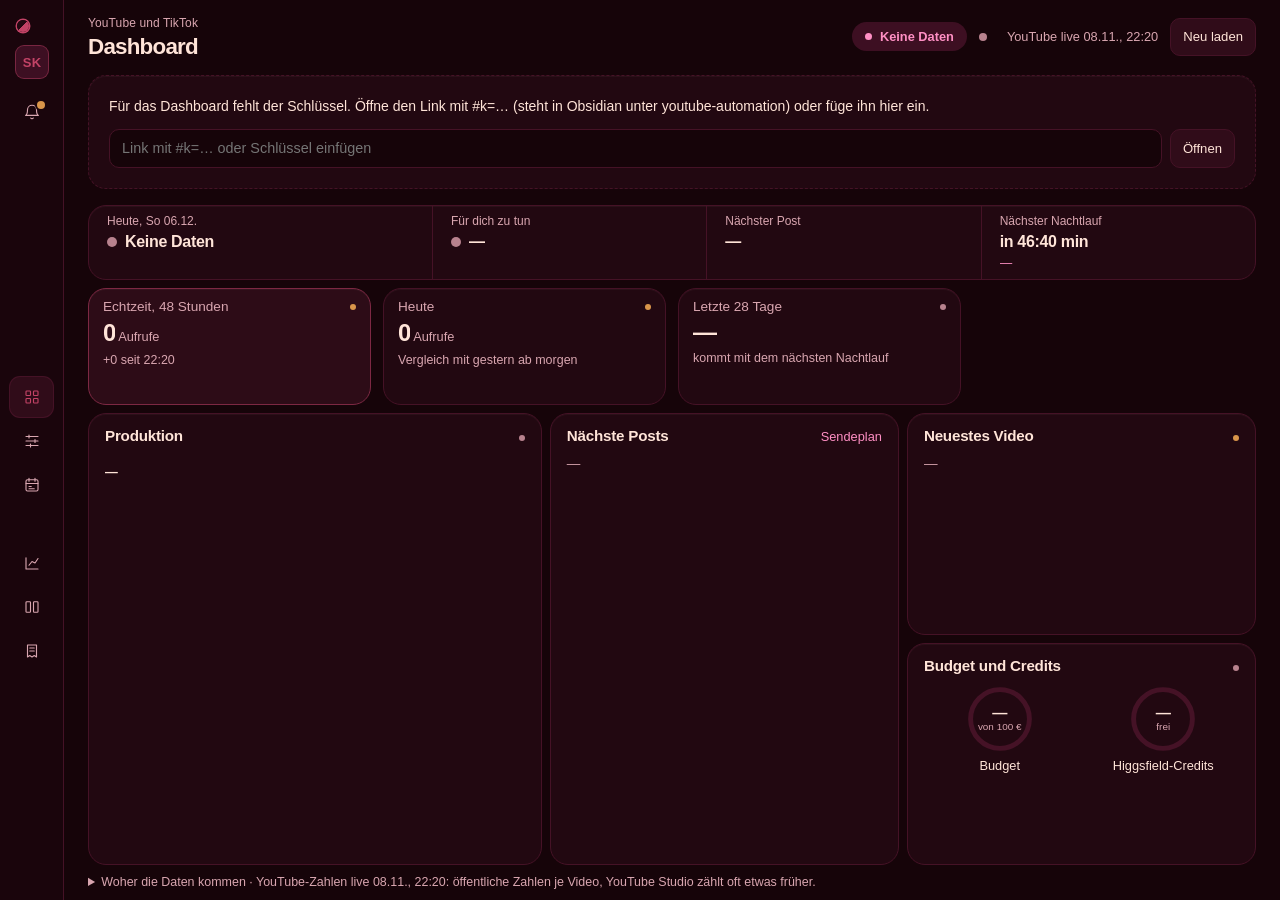
==== leitstand/index.html @ 0feb4b4c "Dashboard 2026-11-08T21:20Z" ====
<!doctype html>
<html lang="de">
<head>
<meta charset="utf-8">
<meta name="viewport" content="width=device-width, initial-scale=1, viewport-fit=cover">
<meta name="robots" content="noindex, nofollow">
<meta name="referrer" content="no-referrer">
<meta name="theme-color" content="#160409">
<meta name="apple-mobile-web-app-capable" content="yes">
<meta name="mobile-web-app-capable" content="yes">
<!-- no start_url in the manifest: the home-screen app opens the URL it was added from, #k= included (iOS keeps its own storage) -->
<link rel="manifest" href="manifest.webmanifest">
<meta name="apple-mobile-web-app-title" content="Dashboard">
<link rel="icon" type="image/png" href="logo.png">
<link rel="apple-touch-icon" href="logo.png">
<title>Dashboard</title>
<script id="palette-boot">/* Felix 08.11.: Weinrot is the default; a stored choice wins, "" = Bühne */ var p = "weinrot"; try { var s = localStorage.getItem("leitstand-palette"); if (s !== null) p = s; } catch (_) { /* private mode: the default */ } if (p) document.documentElement.dataset.palette = p;</script>
<style>
/* Burgarchiv (Felix' Wahl C, 06.11.): slate, warm ink, brass and restrained serif headings.
   The seven existing tabs and their data stay intact; the space band and video are retired. */
:root {
  color-scheme: dark;
  --bg: #191b18; --panel: #22251f; --side: #161814;
  --ink: #eeeade; --muted: #b6b5a7; --faint: #aaa997; --line: #3c4035;
  --accent: #cfb482; --accent-ink: #cfb482; --accent-soft: #353327; --track: #3c4035;
  --ok: #b1c69c; --ok-mark: #8da778; --ok-soft: #2e3928;
  --warn: #dec18a; --warn-mark: #bf9c5b; --warn-soft: #383125;
  --bad: #edaa9e; --bad-mark: #c77b6b; --bad-soft: #3b2a27;
  --none: #30342c; --yt: #edaa9e; --tt: #a0bda7;
  --tip-bg: #eeeade; --tip-ink: #191b18;
  --font: ui-sans-serif, -apple-system, BlinkMacSystemFont, "Segoe UI", sans-serif;
  --font-title: Georgia, "Times New Roman", serif;
  --font-data: ui-monospace, "SF Mono", Menlo, monospace;
}
/* Palette switcher (06.11.): the dot top left swaps these sets live; the choice stays in localStorage.
   Without a choice the Burgarchiv colors above apply. Light sets bring their own status colors. */
html[data-palette="lavendel"] { color-scheme: dark; --bg: #1d1b23; --panel: #25222d; --side: #19171e; --ink: #ede9f2; --muted: #b8b0c2; --faint: #b8b0c2; --line: #403948; --track: #403948; --accent: #c3b1dc; --accent-ink: #c3b1dc; --accent-soft: #373041; --ok: #b5c6ae; --ok-mark: #b5c6ae; --ok-soft: #30392e; --tip-bg: #ede9f2; --tip-ink: #1d1b23; --none: #373041; }
html[data-palette="flieder"] { color-scheme: light; --bg: #efecf2; --panel: #fbf9fd; --side: #e6e0eb; --ink: #312b39; --muted: #696071; --faint: #696071; --line: #d3cbdc; --track: #d3cbdc; --accent: #6e597f; --accent-ink: #6e597f; --accent-soft: #e4dbea; --ok: #41613e; --ok-mark: #41613e; --ok-soft: #e4ebdf; --tip-bg: #312b39; --tip-ink: #efecf2; --warn: #7a5a14; --warn-mark: #b38a2e; --warn-soft: #f2e7cc; --bad: #9a3326; --bad-mark: #c4604f; --bad-soft: #f5dfda; --yt: #a8392c; --tt: #2f6b55; --none: #ddd5e3; }
html[data-palette="abendrot"] { color-scheme: dark; --bg: #252125; --panel: #30292f; --side: #1e1a1e; --ink: #f2e9e5; --muted: #c5b5b9; --faint: #c5b5b9; --line: #493e46; --track: #493e46; --accent: #d5ae96; --accent-ink: #d5ae96; --accent-soft: #443540; --ok: #b7c5a5; --ok-mark: #b7c5a5; --ok-soft: #333d2f; --tip-bg: #f2e9e5; --tip-ink: #252125; --none: #3a3238; }
html[data-palette="sandrose"] { color-scheme: light; --bg: #f3eee9; --panel: #fcfaf7; --side: #ebe2dc; --ink: #3b3034; --muted: #6e5c62; --faint: #6e5c62; --line: #d8ccc6; --track: #d8ccc6; --accent: #8a5459; --accent-ink: #8a5459; --accent-soft: #efdfd9; --ok: #486140; --ok-mark: #486140; --ok-soft: #e6ebdf; --tip-bg: #3b3034; --tip-ink: #f3eee9; --warn: #7a5a14; --warn-mark: #b38a2e; --warn-soft: #f2e7cc; --bad: #9a3326; --bad-mark: #c4604f; --bad-soft: #f5dfda; --yt: #a8392c; --tt: #2f6b55; --none: #e3d9d2; }
html[data-palette="pflaume"] { color-scheme: dark; --bg: #231c2f; --panel: #292335; --side: #1e1828; --ink: #eee9f4; --muted: #b5abc4; --faint: #b5abc4; --line: #3f384d; --track: #3f384d; --accent: #c4b2ea; --accent-ink: #c4b2ea; --accent-soft: #463d5a; --ok: #9fd3b4; --ok-mark: #9fd3b4; --ok-soft: #2c3533; --tip-bg: #eee9f4; --tip-ink: #231c2f; --none: #383145; }
html[data-palette="orca"] { color-scheme: dark; --bg: #272a36; --panel: #2b2c36; --side: #21222c; --ink: #e6e7ee; --muted: #a3a6b5; --faint: #a3a6b5; --line: #3f4350; --track: #3f4350; --accent: #d98bff; --accent-ink: #d98bff; --accent-soft: #353746; --ok: #4cd97b; --ok-mark: #4cd97b; --ok-soft: #25352d; --tip-bg: #e6e7ee; --tip-ink: #272a36; --none: #353746; --bad-mark: #f85a7a; --font-title: ui-monospace, "SF Mono", Menlo, monospace; }
.pal { position: fixed; z-index: 30; top: calc(env(safe-area-inset-top, 0px) + 4px); left: calc(env(safe-area-inset-left, 0px) + 4px);
  display: flex; align-items: center; padding: 2px; border-radius: 999px; border: 1px solid transparent; }
.pal.open { background: color-mix(in srgb, var(--panel) 90%, transparent); border-color: var(--line);
  box-shadow: 0 10px 30px rgb(0 0 0 / .3); -webkit-backdrop-filter: blur(10px); backdrop-filter: blur(10px); }
.pal button { padding: 0; border-radius: 50%; }
.pal-dot { width: 32px; height: 32px; border: 0; background: none; display: grid; place-items: center; }
.pal-dot:hover { border: 0; }
.pal-dot i { width: 12px; height: 12px; border-radius: 50%; background: linear-gradient(135deg, var(--panel) 50%, var(--accent) 50%); box-shadow: 0 0 0 1.5px var(--accent); }
.pal-list { display: flex; gap: 6px; max-width: 0; padding: 4px 0; overflow: hidden; opacity: 0; }
html[data-palette="flieder"], html[data-palette="sandrose"] { --chart: #23893f; }
.pal.open .pal-list { max-width: 360px; padding: 4px 6px 4px 2px; opacity: 1; }
.pal-list button { width: 30px; height: 30px; flex: none; border: 1px solid color-mix(in srgb, var(--ink) 25%, transparent);
  background: linear-gradient(135deg, var(--a) 50%, var(--b) 50%); transform: scale(.2) rotate(-90deg); opacity: 0; }
.pal.open .pal-list button { transform: none; opacity: 1; }
.pal-list button:hover { border-color: var(--ink); }
.pal-list button[aria-checked="true"] { box-shadow: 0 0 0 2px var(--panel), 0 0 0 4px var(--accent); }
@media (prefers-reduced-motion: no-preference) {
  .pal { transition: background-color 240ms ease-out, border-color 240ms ease-out, box-shadow 240ms ease-out; }
  .pal-dot i { transition: transform 420ms cubic-bezier(.3, 1.5, .5, 1); }
  .pal.open .pal-dot i { transform: rotate(180deg) scale(1.25); }
  .pal-list { transition: max-width 460ms cubic-bezier(.2, .9, .25, 1), padding 460ms cubic-bezier(.2, .9, .25, 1), opacity 160ms ease-out; }
  .pal-list button { transition: transform 420ms cubic-bezier(.3, 1.6, .5, 1) calc(var(--i) * 45ms), opacity 200ms ease-out calc(var(--i) * 45ms); }
  body, .card, .sidebar { transition: background-color 300ms ease-out, color 300ms ease-out; }
}
*, *::before, *::after { box-sizing: border-box; }
[hidden] { display: none !important; }
html { -webkit-text-size-adjust: 100%; scroll-padding-top: calc(56px + env(safe-area-inset-top, 0px)); }
body { margin: 0; background: var(--bg); color: var(--ink); font-family: var(--font); font-size: 14px; line-height: 1.5; }
body::before { content: ""; position: fixed; inset: 0 0 auto; height: env(safe-area-inset-top, 0px); z-index: 10; background: var(--bg); }
.wrap { max-width: 1200px; margin: 0 auto; overflow-x: clip; padding-block: 20px 48px;
  padding-left: max(16px, env(safe-area-inset-left, 0px)); padding-right: max(16px, env(safe-area-inset-right, 0px));
  display: grid; gap: 16px; }
h1, h2, h3 { margin: 0; text-wrap: balance; }
h1 { font: 400 2rem/1.15 var(--font-title); letter-spacing: -.02em; }
h2 { font: 400 1.5rem/1.2 var(--font-title); letter-spacing: -.01em; }
h3 { font: 400 1.25rem/1.25 var(--font-title); }
b, strong { font-weight: 500; }
.num, .mono, td.n { font-family: var(--font-data); font-variant-numeric: tabular-nums; }
.muted { color: var(--muted); }
.small { font-size: .8rem; }
button { font: inherit; font-size: .82rem; border: 1px solid var(--line); background: var(--panel); color: var(--ink);
  border-radius: 8px; padding: 8px 12px; cursor: pointer; }
button:hover { border-color: var(--accent); color: var(--accent-ink); }
button:focus-visible, a:focus-visible, [tabindex]:focus-visible { outline: 2px solid var(--accent); outline-offset: 2px; }
a { color: var(--accent-ink); text-decoration: none; }
a:hover { text-decoration: underline; }

/* Sidebar on desktop, a compact scrollable navigation on smaller screens. */
.sidebar { background: var(--side); border: 1px solid var(--line); border-radius: 6px; padding: 20px 16px 0; display: grid; gap: 16px; }
.brand { display: flex; align-items: center; gap: 12px; }
.seal { width: 36px; height: 44px; border: 1px solid var(--accent); border-radius: 4px 4px 12px 12px; color: var(--accent); display: grid; place-items: center; flex: none; font: 16px var(--font-title); }
.brand-name { font-size: 15px; font-weight: 500; }
.brand .sub { font-size: 12px; color: var(--muted); }
header.top { display: flex; flex-wrap: wrap; align-items: center; justify-content: space-between; gap: 16px 24px; padding: 8px 0 20px; border-bottom: 1px solid var(--line); }
.eyebrow { font-size: 12px; color: var(--muted); margin-bottom: 8px; }
header.top .meta { display: flex; flex-wrap: wrap; gap: 8px 12px; align-items: center; min-width: 0; max-width: 100%; }
header.top .meta .muted { overflow-wrap: anywhere; }
nav.jump { display: flex; gap: 4px; overflow-x: auto; scrollbar-width: thin; padding-bottom: 4px; }
nav.jump a { display: flex; align-items: center; gap: 12px; color: var(--muted); font-size: 13px; min-height: 44px; padding: 10px 12px; border-radius: 6px; white-space: nowrap; }
nav.jump a:hover { color: var(--ink); background: var(--panel); text-decoration: none; }
nav.jump a[aria-current="page"] { color: var(--accent); background: var(--accent-soft); box-shadow: inset 2px 0 var(--accent); }
nav.jump svg { display: none; width: 18px; height: 18px; flex: none; fill: none; stroke: currentColor; stroke-width: 1.5; stroke-linecap: round; stroke-linejoin: round; }

.pill { display: inline-flex; align-items: center; gap: 8px; padding: 4px 12px; border-radius: 6px; font-weight: 500; font-size: .8rem; border: 1px solid transparent; }
.pill::before { content: ""; width: 7px; height: 7px; border-radius: 50%; background: currentColor; }
.pill.ok { background: var(--ok-soft); color: var(--ok); border-color: color-mix(in srgb, var(--ok) 25%, transparent); }
.pill.warn { background: var(--warn-soft); color: var(--warn); border-color: color-mix(in srgb, var(--warn) 25%, transparent); }
.pill.bad { background: var(--bad-soft); color: var(--bad); border-color: color-mix(in srgb, var(--bad) 25%, transparent); }
.pill.idle { background: var(--accent-soft); color: var(--accent-ink); }
.delta { display: inline-block; font-family: var(--font-data); font-size: .75rem; font-weight: 500; padding: 1px 8px; border-radius: 5px; border: 1px solid var(--line); color: var(--muted); white-space: nowrap; }
.delta.up { color: var(--ok); background: var(--ok-soft); border-color: color-mix(in srgb, var(--ok) 25%, transparent); }
.delta.down { color: var(--bad); background: var(--bad-soft); border-color: color-mix(in srgb, var(--bad) 25%, transparent); }
.delta.up.cost { color: var(--bad); background: var(--bad-soft); border-color: color-mix(in srgb, var(--bad) 25%, transparent); }
.delta.down.cost { color: var(--ok); background: var(--ok-soft); border-color: color-mix(in srgb, var(--ok) 25%, transparent); }

section.area { display: grid; gap: 12px; min-width: 0; }
section.area:not(.on) { display: none; }
section.area > .title { display: flex; flex-wrap: wrap; align-items: baseline; justify-content: space-between; gap: 4px 16px; }
section.area > .title h2 { font-size: 1.5rem; }
.block { display: grid; gap: 12px; min-width: 0; }
.head { display: flex; flex-wrap: wrap; align-items: baseline; justify-content: space-between; gap: 4px 16px; }
.card { background: var(--panel); border: 1px solid var(--line); border-radius: 6px; padding: 16px; min-width: 0; }
.grid4 { display: grid; grid-template-columns: repeat(auto-fit, minmax(230px, 1fr)); gap: 12px; }
.two { display: grid; grid-template-columns: minmax(0, 1.3fr) minmax(0, 1fr); gap: 16px; }
@media (max-width: 900px) { .two { grid-template-columns: minmax(0, 1fr); } }
.empty { color: var(--muted); font-size: .85rem; }

/* alerts */
.pcard img.sheet { display: block; width: 100%; height: auto; margin-top: 6px; border-radius: 6px; }
.alerts { list-style: none; margin: 0; padding: 0; display: grid; gap: 8px; }
.alerts li { display: grid; grid-template-columns: 4px minmax(0, 1fr); background: var(--panel); border: 1px solid var(--line); border-radius: 8px; overflow: hidden; }
.alerts li::before { content: ""; background: var(--faint); }
.alerts li.rot::before { background: var(--bad-mark); }
.alerts li.gelb::before { background: var(--warn-mark); }
.alerts li.gut::before { background: var(--ok-mark); }
.alerts .body { padding: 8px 16px; display: flex; flex-wrap: wrap; gap: 4px 12px; align-items: baseline; min-width: 0; }
.alerts .area { font-size: .75rem; letter-spacing: 0; font-weight: 500; color: var(--muted); min-width: 92px; }
.alerts .txt { min-width: 0; overflow-wrap: anywhere; }
.alerts details { min-width: 0; }
.alerts summary { list-style: none; cursor: pointer; padding: 8px 16px; display: flex; flex-wrap: wrap; gap: 4px 12px; align-items: baseline; }
.alerts summary::-webkit-details-marker { display: none; }
.alerts summary .more { margin-left: auto; font-size: .78rem; color: var(--accent-ink); white-space: nowrap; }
.alerts details[open] summary .more::after { content: " ▴"; } .alerts details:not([open]) summary .more::after { content: " ▾"; }
.alerts summary:focus-visible { outline: 2px solid var(--accent); outline-offset: -2px; }
.done-tag, .ask-tag { font-size: .75rem; font-weight: 500; padding: 1px 8px; border-radius: 5px; }
.done-tag { background: var(--ok-soft); color: var(--ok); } .ask-tag { background: var(--warn-soft); color: var(--warn); }
.why { padding: 0 16px 12px; display: grid; gap: 8px; font-size: .86rem; }
.why dl { margin: 0; display: grid; grid-template-columns: max-content minmax(0, 1fr); gap: 4px 12px; }
.why dt { font-size: .75rem; letter-spacing: 0; color: var(--muted); font-weight: 500; padding-top: 2px; }
.why dd { margin: 0; overflow-wrap: anywhere; }
@media (max-width: 520px) { .why dl { grid-template-columns: minmax(0, 1fr); } .why dt { padding-top: 8px; } }
pre.log, .why pre { max-height: 300px; overflow: auto; background: var(--bg); border: 1px solid var(--line); border-radius: 6px; padding: 8px 12px; font-family: var(--font-data); font-size: .75rem; white-space: pre-wrap; overflow-wrap: anywhere; margin: 0; }
pre.log { max-height: 420px; }
.why .links { display: flex; flex-wrap: wrap; gap: 8px; }
/* Felix 07.11.: an error report to fix from (journal.report in the night, shown on the open alert) */
.frep .fhead { display: flex; flex-wrap: wrap; align-items: center; gap: 8px 12px; }
.frep .fhead .meta { color: var(--muted); font-size: .78rem; font-family: var(--font-data); }
.frep .fhead button { margin-left: auto; font-size: .78rem; }
.kindtag { font-size: .75rem; font-weight: 500; padding: 1px 8px; border-radius: 5px; background: var(--none, var(--line)); color: var(--ink); }
.kindtag.code { background: var(--bad-soft); color: var(--bad); } .kindtag.voruebergehend, .kindtag.extern { background: var(--warn-soft); color: var(--warn); }
.frep dd code { font-family: var(--font-data); font-size: .78rem; background: var(--bg); border: 1px solid var(--line); border-radius: 4px; padding: 0 4px; }
.frep pre.tb .hit { color: var(--bad); font-weight: 600; } .frep pre.tb .own { color: var(--accent-ink); }
.frep details > summary { cursor: pointer; color: var(--accent-ink); font-size: .8rem; }
.frep details > pre { margin-top: 8px; }
.frep .copied { color: var(--muted); font-size: .75rem; }

/* KPI cards (Tremor) with a Plausible-style switch for the big chart */
.kpi { display: grid; gap: 4px; align-content: start; }
.kpi .label { display: flex; align-items: center; gap: 8px; font-size: .85rem; font-weight: 500; }
.kpi .value { font-family: var(--font-title); font-size: 1.85rem; font-weight: 400; letter-spacing: -0.02em; font-variant-numeric: tabular-nums; line-height: 1.2; }
.kpi .value small { font-size: .85rem; font-weight: 400; color: var(--muted); letter-spacing: 0; }
.kpi .from { font-size: .78rem; color: var(--muted); }
.kpi svg.spark, .kpi svg.bars { width: 100%; height: 34px; margin-top: 4px; }
/* S4 (Felix 31.10.): how fresh a number is, live from YouTube or from the last run */
.fresh { margin-left: auto; display: inline-flex; align-items: center; gap: 4px; font-size: .75rem; font-weight: 400; color: var(--muted); white-space: nowrap; }
.fresh:empty { display: none; }
.fresh i { width: 6px; height: 6px; border-radius: 50%; background: var(--faint); flex: none; }
.fresh.live i { background: var(--ok-mark); } .fresh.late i { background: var(--warn-mark); }
.head .fresh { margin-left: 0; }
/* S7: YouTube and TikTok as one split bar */
.split { display: flex; height: 6px; border-radius: 3px; overflow: hidden; background: var(--line); margin-top: 8px; }
.split i { display: block; height: 100%; } .split .yt { background: var(--accent); } .split .tt { background: var(--tt); }
/* S2: newest video */
.latest { display: grid; grid-template-columns: 112px minmax(0, 1fr); gap: 4px 12px; align-items: start; min-width: 0; }
.latest .thumb { grid-row: 1 / 4; }
.latest .t { font-size: .8rem; font-weight: 500; line-height: 1.3; display: -webkit-box; -webkit-box-orient: vertical; -webkit-line-clamp: 2; overflow: hidden; color: inherit; }
.latest .n { font-size: .78rem; color: var(--muted); font-variant-numeric: tabular-nums; display: flex; flex-wrap: wrap; gap: 4px 8px; align-items: center; }
.latest .n b { color: var(--ink); font-size: .95rem; font-weight: 500; }
.latest .w { font-size: .75rem; color: var(--muted); }
.latest svg.spark { grid-column: 1 / -1; width: 100%; height: 26px; }
button.kpi { font: inherit; color: inherit; text-align: left; width: 100%; }
button.kpi:hover { color: inherit; }
.card.pick { cursor: pointer; }
.card.pick:hover { border-color: var(--accent); }
.card.pick[aria-pressed="true"] { border-color: var(--accent); background: var(--accent-soft); }

/* status cards */
.stat { display: grid; gap: 8px; align-content: start; }
.stat .label { font-size: .85rem; font-weight: 500; color: var(--muted); }
.stat .big { font-size: 1.35rem; font-weight: 500; line-height: 1.25; letter-spacing: -0.01em; }
.stat .sub { font-size: .8rem; color: var(--muted); overflow-wrap: anywhere; }
.stat .live { font-size: .75rem; color: var(--ok); }
.stat button.big-btn { all: unset; cursor: pointer; display: grid; gap: 8px; }
.stat button.big-btn:focus-visible { outline: 2px solid var(--accent); outline-offset: 4px; border-radius: 6px; }
.stat .hint { font-size: .76rem; color: var(--accent-ink); }
.quota { display: grid; gap: 4px; }
.quota .row { display: flex; justify-content: space-between; gap: 8px; font-size: .82rem; }
.quota .row span:last-child { font-family: var(--font-data); font-variant-numeric: tabular-nums; color: var(--muted); white-space: nowrap; }
.quota .row b { color: var(--ink); font-weight: 500; }
.bar { position: relative; height: 6px; border-radius: 3px; background: var(--track); }
.bar > i { position: absolute; inset: 0 auto 0 0; border-radius: 3px; background: var(--accent); max-width: 100%; }
.bar > b { position: absolute; top: -3px; bottom: -3px; width: 2px; border-radius: 1px; background: var(--ink); }
.bar.warn > i { background: var(--warn-mark); } .bar.bad > i { background: var(--bad-mark); } .bar.ok > i { background: var(--ok-mark); }
.stack { display: flex; height: 6px; border-radius: 3px; overflow: hidden; background: var(--track); gap: 2px; }
.stack i { display: block; height: 100%; }
.legend { display: grid; gap: 4px; font-size: .78rem; color: var(--muted); }
.legend span::before { content: ""; display: inline-block; width: 8px; height: 8px; border-radius: 2px; margin-right: 8px; background: var(--c); vertical-align: 0; }

.channel-controls { display: grid; gap: 8px; min-width: 0; }
.channel-choices { display: flex; gap: 8px; overflow-x: auto; padding: 4px; scrollbar-width: thin; }
.channel-choices button { flex: none; min-height: 44px; }
.channel-choices button[aria-pressed="true"] { color: var(--accent); background: var(--accent-soft); border-color: var(--accent); }
button:disabled { cursor: default; color: var(--muted); opacity: .65; }

/* deadlines with heartbeat (Healthchecks + Uptime Kuma) */
table.checks { width: 100%; border-collapse: collapse; font-size: .84rem; }
table.checks th { text-align: left; font-size: .75rem; letter-spacing: 0; color: var(--muted); font-weight: 500; padding: 0 12px 8px 0; border-bottom: 1px solid var(--line); }
table.checks td { padding: 12px 12px 12px 0; border-bottom: 1px solid var(--line); vertical-align: middle; }
table.checks tr:last-child td { border-bottom: 0; }
table.checks .name b { font-weight: 500; display: block; }
table.checks .name span { font-size: .76rem; color: var(--muted); }
table.checks .when { font-size: .78rem; color: var(--muted); white-space: nowrap; }
.beats { display: flex; gap: 2px; align-items: center; min-width: 0; }
.beats i { flex: 0 0 auto; width: 5px; height: 20px; border-radius: 2px; background: var(--none); }
.beats i.ok { background: var(--ok-mark); } .beats i.bad { background: var(--bad-mark); } .beats i.warn { background: var(--warn-mark); }
.pct { font-family: var(--font-data); font-size: .75rem; padding: 1px 8px; border-radius: 5px; font-weight: 500; white-space: nowrap; }
.pct.ok { background: var(--ok); color: var(--panel); } .pct.warn { background: var(--warn-mark); color: #111; } .pct.bad { background: var(--bad); color: var(--panel); } .pct.none { background: var(--none); color: var(--muted); }
@media (max-width: 700px) {
  table.checks thead { display: none; }
  table.checks tr { display: grid; grid-template-columns: minmax(0, 1fr) auto; gap: 4px 12px; padding: 12px 0; border-bottom: 1px solid var(--line); }
  table.checks tr:last-child { border-bottom: 0; }
  table.checks td { padding: 0; border: 0; }
  table.checks td.hb { grid-column: 1 / -1; }
  table.checks td.when { grid-column: 1 / -1; }
}

/* step grid over nights (Airflow) */
.sgrid { overflow-x: auto; }
.sgrid table { border-collapse: separate; border-spacing: 3px; font-size: .76rem; }
.sgrid th { font-weight: 400; color: var(--muted); font-family: var(--font-data); font-size: .75rem; padding: 0; text-align: center; vertical-align: bottom; }
.sgrid th.rowh { text-align: right; padding-right: 8px; white-space: nowrap; font-family: var(--font); font-size: .78rem; color: var(--ink); }
.sgrid td { padding: 0; }
.sgrid .c { display: block; width: 18px; height: 18px; border-radius: 4px; background: var(--none); border: 0; padding: 0; box-shadow: none; cursor: default; }
.sgrid .c.ok { background: var(--ok-mark); } .sgrid .c.bad { background: var(--bad-mark); cursor: pointer; } .sgrid .c.warn { background: var(--warn-mark); }
.sgrid .c.ok, .sgrid .c.warn { cursor: pointer; }
.sgrid .c.guess { opacity: .45; }
.sgrid .c[aria-pressed="true"] { box-shadow: 0 0 0 2px var(--ink); }
.sgrid .dur { display: flex; align-items: flex-end; height: 34px; justify-content: center; }
.sgrid .dur i { display: block; width: 12px; border-radius: 2px 2px 0 0; background: var(--accent); opacity: .7; }
.sgrid .dur i.bad { background: var(--bad-mark); }
.gridkey { display: flex; flex-wrap: wrap; gap: 4px 16px; font-size: .76rem; color: var(--muted); }
.gridkey span::before { content: ""; display: inline-block; width: 10px; height: 10px; border-radius: 3px; margin-right: 4px; vertical-align: -1px; background: var(--c); }

/* night steps, production runs */
.steps, .psteps { list-style: none; margin: 0; padding: 0; display: grid; }
.steps li, .psteps li { display: grid; grid-template-columns: 12px minmax(0, 1fr) auto; gap: 4px 12px; align-items: baseline; padding: 8px 0; border-bottom: 1px solid var(--line); font-size: .85rem; }
.steps li:last-child, .psteps li:last-child { border-bottom: 0; }
.steps li.clickable { cursor: pointer; }
.steps li .why { grid-column: 1 / -1; padding: 8px 0 4px; }
.dot { width: 8px; height: 8px; border-radius: 50%; background: var(--ok-mark); align-self: center; }
.dot.bad { background: var(--bad-mark); } .dot.warn { background: var(--warn-mark); }
.steps code, .psteps code { font-family: var(--font-data); font-size: .75rem; color: var(--muted); overflow-wrap: anywhere; }
.psteps .what { min-width: 0; display: flex; flex-wrap: wrap; gap: 2px 8px; align-items: baseline; }
.psteps .facts { font-family: var(--font-data); font-size: .75rem; color: var(--muted); text-align: right; white-space: nowrap; }
.psteps .cause { grid-column: 2 / 4; font-size: .8rem; color: var(--bad); background: var(--bad-soft); border-radius: 5px; padding: 4px 8px; overflow-wrap: anywhere; }
.psteps .cause.warn { color: var(--warn); background: var(--warn-soft); }
.psteps li.end .what { font-weight: 500; }
.psteps li.media .what span:first-child::after { content: " · Higgsfield"; color: var(--muted); font-weight: 400; font-size: .76rem; }
.days { display: flex; flex-wrap: wrap; gap: 8px; }
.days button[aria-pressed="true"] { background: var(--accent); border-color: var(--accent); color: var(--panel); }
.days button.bad:not([aria-pressed="true"]) { border-color: var(--bad); color: var(--bad); }
.run { display: grid; gap: 8px; }
.run + .run { border-top: 1px solid var(--line); padding-top: 12px; margin-top: 12px; }
.run-head { display: flex; flex-wrap: wrap; gap: 4px 12px; align-items: baseline; font-size: .84rem; }
.repair { display: grid; gap: 8px; font-size: .84rem; }
.repair .rhead { display: flex; flex-wrap: wrap; gap: 4px 12px; align-items: baseline; }
.repair ul { margin: 0; padding-left: 20px; display: grid; gap: 2px; overflow-wrap: anywhere; }

/* posting plan: a timeline to slide through, posted on the left, planned on the right (Felix 31.10.) */
.tlbar { display: flex; flex-wrap: wrap; align-items: center; justify-content: space-between; gap: 8px 16px; }
.tlbar .ends { display: flex; gap: 20px; font-size: .78rem; color: var(--muted); }
.tlbar .ends b { font-weight: 500; color: var(--ink); }
.tlnav { display: flex; gap: 8px; }
.tlnav button { min-width: 36px; }
.tl { display: flex; gap: 16px; overflow-x: auto; overflow-y: hidden; scroll-snap-type: x proximity;
  padding: 2px 2px 12px; scrollbar-width: auto; scrollbar-color: var(--faint) transparent; }
.tl:focus-visible { outline: 2px solid var(--accent); outline-offset: 2px; }
.daycol { flex: 0 0 272px; display: flex; flex-direction: column; gap: 12px; min-height: 0; scroll-snap-align: start;
  background: var(--panel); border: 1px solid var(--line); border-radius: 10px; padding: 12px; }
.daycol.is-today { border-color: var(--accent); box-shadow: 0 0 0 1px var(--accent); }
.daycol .dh { display: flex; align-items: baseline; gap: 8px; }
.daycol .dh .wd { font-weight: 500; font-size: 1rem; }
.daycol .dh .dt { font-family: var(--font-data); font-size: .8rem; color: var(--muted); }
.daycol .dh .badge { margin-left: auto; font-size: .75rem; font-weight: 500; padding: 1px 8px; border-radius: 99px; background: var(--accent); color: var(--panel); }
.daycol.past .dh .wd, .daycol.past .dh .dt { color: var(--muted); }
.daycol .body { display: flex; flex-direction: column; gap: 12px; overflow-y: auto; min-height: 0; }
.daycol .plat { font-size: .75rem; font-weight: 500; letter-spacing: 0; color: var(--muted); margin-top: 2px; }
.pcard { display: grid; gap: 8px; color: var(--ink); background: var(--bg); border: 1px solid var(--line); border-radius: 8px; padding: 8px; }
a.pcard:hover { border-color: var(--accent); text-decoration: none; }
.pcard .thumb { font-size: .75rem; text-align: center; padding: 0 12px; }
.pcard .thumb.noimg { aspect-ratio: auto; height: 34px; padding-left: 80px; justify-items: start; }
.pcard .row { display: flex; align-items: center; justify-content: space-between; gap: 8px; }
.pcard .time { font-family: var(--font-data); font-size: .8rem; font-weight: 500; }
.pcard .ttl { font-size: .9rem; font-weight: 500; line-height: 1.35; display: -webkit-box; -webkit-box-orient: vertical; -webkit-line-clamp: 3; overflow: hidden; }
.pcard .stats { font-family: var(--font-data); font-size: .76rem; color: var(--muted); }
.st { font-size: .75rem; font-weight: 500; padding: 1px 8px; border-radius: 99px; border: 1px solid var(--line); color: var(--muted); white-space: nowrap; }
.st.ok { color: var(--ok); background: var(--ok-soft); border-color: transparent; }
.st.bad { color: var(--bad); background: var(--bad-soft); border-color: transparent; }
.st.plan { color: var(--accent-ink); background: var(--accent-soft); border-color: transparent; }
.st.warn { color: var(--warn); background: var(--warn-soft); border-color: transparent; }
/* Kachelcheck 07.11.: the next seven days as squares (Abgesichert), the live dot in the head, the posts' ready tag */
.days7 { display: grid; grid-template-columns: repeat(7, minmax(0, 1fr)); gap: 3px; margin-top: 6px; }
.days7 i { height: 10px; border-radius: 3px; background: var(--none, var(--line)); }
.days7 i.ok { background: var(--ok-mark); } .days7 i.warn { background: var(--warn-mark); } .days7 i.bad { background: var(--bad-mark); }
.vsep { display: grid; align-content: center; gap: 2px; padding: 0 4px 0 12px; border-left: 1px dashed var(--line); font-size: .8rem; color: var(--muted); }
.vsep b { color: var(--ink); font-weight: 500; }
.vcard.prep { opacity: .8; } .vcard.prep .thumb { outline: 1px dashed var(--muted); outline-offset: -1px; }
.livehead { display: inline-flex; align-items: center; color: var(--muted); }
.livehead #t-live { display: none; }      /* the dot alone; #stamp already names the live time */
.ready-tag:empty { display: none; }
.ready-tag .st, .npost .w .st { font-size: .7rem; padding: 0 6px; }
#p-ypp .ypp { display: grid; grid-template-columns: repeat(auto-fit, minmax(220px, 1fr)); gap: 16px; }
#p-log .ticker { max-height: 320px; overflow: auto; }
.pempty { font-size: .8rem; color: var(--faint); border: 1px dashed var(--line); border-radius: 8px; padding: 12px; text-align: center; }

/* video comparison (Felix 31.10.) */
.seg { display: inline-flex; border: 1px solid var(--line); border-radius: 6px; overflow: hidden; flex-wrap: wrap; }
.seg button { border: 0; border-radius: 0; box-shadow: none; padding: 4px 12px; }
.seg button + button { border-left: 1px solid var(--line); }
.seg button[aria-pressed="true"] { background: var(--accent-soft); color: var(--accent-ink); font-weight: 500; }
.cmpbar { display: flex; flex-wrap: wrap; gap: 8px 16px; align-items: center; }
.cmpbar .lbl { font-size: .75rem; color: var(--muted); letter-spacing: 0; font-weight: 500; }
.cmptop { display: grid; grid-template-columns: minmax(0, 2fr) minmax(0, 1fr); gap: 16px; }
@media (max-width: 900px) { .cmptop { grid-template-columns: minmax(0, 1fr); } }
.cbars { display: grid; gap: 8px; }
.cbar { display: grid; grid-template-columns: 26px 64px minmax(0, 1fr) auto; gap: 12px; align-items: center; font-size: .84rem; color: var(--ink); }
a.cbar:hover { text-decoration: none; } a.cbar:hover .lbl > span { color: var(--accent-ink); }
.cbar .pos { font-family: var(--font-data); color: var(--muted); text-align: right; }
.cbar.top .pos { color: var(--accent-ink); font-weight: 500; }
.cbar .thumb { border-radius: 4px; font-size: 0; }
.cbar .lbl { position: relative; padding: 8px 8px; min-width: 0; }
.cbar .lbl i { position: absolute; inset: 0 auto 0 0; background: var(--accent-soft); border-radius: 4px; }
.cbar.top .lbl i { background: color-mix(in srgb, var(--accent) 35%, transparent); }
.cbar .lbl > span { position: relative; display: block; white-space: nowrap; overflow: hidden; text-overflow: ellipsis; }
.cbar .n { font-family: var(--font-data); font-variant-numeric: tabular-nums; min-width: 6ch; text-align: right; }
.ctbl th.sort { cursor: pointer; user-select: none; white-space: nowrap; }
.ctbl th.sort:hover { color: var(--ink); }
.ctbl th[aria-sort] { color: var(--accent-ink); }
.ctbl th[aria-sort="descending"]::after { content: " ▾"; } .ctbl th[aria-sort="ascending"]::after { content: " ▴"; }
.tbl.ctbl td { vertical-align: middle; }
.ctbl td.vid > div { display: flex; gap: 12px; align-items: center; min-width: 260px; }
.ctbl td.vid .thumb { flex: 0 0 72px; font-size: 0; border-radius: 4px; }
.ctbl td.vid a, .ctbl td.vid span.t { color: var(--ink); font-weight: 500; }
.ctbl tr.top td { background: color-mix(in srgb, var(--accent) 8%, transparent); }
.ctbl td.n { white-space: nowrap; }

/* charts */
svg text { fill: var(--muted); font-family: var(--font-data); font-size: 11px; }
.chart { position: relative; }
.chart svg { display: block; width: 100%; height: auto; }
.tip { position: absolute; pointer-events: none; background: var(--tip-bg); color: var(--tip-ink); font-size: .75rem; padding: 4px 8px; border-radius: 6px; font-family: var(--font-data); white-space: nowrap; z-index: 2; }
.tabs { display: inline-flex; border: 1px solid var(--line); border-radius: 6px; overflow: hidden; }
.tabs button { border: 0; border-radius: 0; box-shadow: none; padding: 4px 12px; }
.tabs button + button { border-left: 1px solid var(--line); }
.tabs button[aria-pressed="true"] { background: var(--accent-soft); color: var(--accent-ink); font-weight: 500; }
details.changes summary { cursor: pointer; font-size: .8rem; color: var(--muted); }
details.changes ul { margin: 8px 0 0; padding-left: 20px; font-size: .8rem; display: grid; gap: 2px; max-height: 200px; overflow: auto; }

/* video row (Glance) */
.vrow { display: grid; grid-auto-flow: column; grid-auto-columns: minmax(200px, 220px); gap: 12px; overflow-x: auto; padding-bottom: 8px; scroll-snap-type: x proximity; }
.vcard { display: grid; gap: 8px; align-content: start; scroll-snap-align: start; min-width: 0; }
.thumb { position: relative; aspect-ratio: 16 / 9; max-width: 100%; border-radius: 6px; overflow: hidden; background: var(--line); display: grid; place-items: center; color: var(--muted); font-size: .75rem; }
.thumb img { position: absolute; inset: 0; width: 100%; height: 100%; object-fit: cover; }
.thumb .tag { position: absolute; left: 6px; top: 6px; }
.thumb img.fill { filter: blur(16px) brightness(.55); transform: scale(1.15); }
.thumb img.fit { object-fit: contain; }
.vcard .t { font-size: .84rem; font-weight: 500; line-height: 1.3; display: -webkit-box; -webkit-box-orient: vertical; -webkit-line-clamp: 2; overflow: hidden; color: var(--ink); }
.vstats { display: flex; align-items: center; gap: 12px; font-size: .75rem; color: var(--muted); white-space: nowrap; min-width: 0; }
.vstats > span { display: inline-flex; align-items: center; gap: 4px; }
.vstats b { font-family: var(--font-data); font-variant-numeric: tabular-nums; font-weight: 500; color: var(--ink); }
.vcard .vstats svg { width: 16px; height: 16px; flex: none; fill: none; stroke: currentColor; stroke-width: 1.5; stroke-linecap: round; stroke-linejoin: round; }
.vstats .plan { color: var(--accent-ink); }
.vstats .delta { margin-left: auto; cursor: default; }
.vcard svg { width: 100%; height: 26px; }
.tag { display: inline-block; font-size: .75rem; font-weight: 500; padding: 1px 8px; border-radius: 4px; color: var(--bg); }
.tag.youtube { background: var(--yt); } .tag.tiktok { background: var(--tt); }

/* rank list with bars behind the text (Plausible) */
.rank { display: grid; gap: 4px; }
.rank .rh { display: flex; justify-content: space-between; font-size: .75rem; letter-spacing: 0; color: var(--muted); font-weight: 500; padding: 0 0 4px; }
.rank .r { display: grid; grid-template-columns: minmax(0, 1fr) auto; gap: 12px; align-items: center; font-size: .84rem; }
.rank .r .lbl { position: relative; padding: 4px 8px; min-width: 0; }
.rank .r .lbl i { position: absolute; inset: 0 auto 0 0; background: var(--accent-soft); border-radius: 4px; }
.rank .r .lbl > span { position: relative; display: block; white-space: nowrap; overflow: hidden; text-overflow: ellipsis; }
.rank .r .n { font-family: var(--font-data); font-variant-numeric: tabular-nums; min-width: 4ch; text-align: right; }

.tbl { overflow-x: auto; }
.tbl table { border-collapse: collapse; width: 100%; font-size: .84rem; }
.tbl th { text-align: left; font-size: .75rem; letter-spacing: 0; color: var(--muted); font-weight: 500; padding: 8px 8px; border-bottom: 1px solid var(--line); }
.tbl td { padding: 8px 8px; border-bottom: 1px solid var(--line); vertical-align: top; }
.tbl td.n, .tbl th.n { text-align: right; }

/* Störungen (Felix 02.11.): open ones first, the fixed ones with when and how */
.inc td.lv { width: 10px; padding-right: 0; } .inc td.lv i { display: inline-block; width: 8px; height: 8px; border-radius: 50%; background: var(--warn-mark); margin-top: 4px; }
.inc td.lv i.rot { background: var(--bad-mark); }
.inc .what b { font-weight: 500; display: block; overflow-wrap: anywhere; } .inc .what span { font-size: .76rem; color: var(--muted); display: block; overflow-wrap: anywhere; }
.inc td.when { white-space: nowrap; color: var(--muted); font-size: .78rem; font-family: var(--font-data); font-variant-numeric: tabular-nums; }
.inc td.how { font-size: .8rem; color: var(--muted); overflow-wrap: anywhere; } .inc td.how a { color: var(--accent-ink); }
.inc tr.open td.what b { color: var(--ink); } .inc tr.done { opacity: .78; }
@media (max-width: 700px) { .inc thead { display: none; } .inc tr { display: grid; grid-template-columns: 14px minmax(0, 1fr) auto; gap: 2px 8px; padding: 8px 0; border-bottom: 1px solid var(--line); } .inc td { border: 0; padding: 0; } .inc td.how, .inc td.when.fix { grid-column: 2 / -1; } .inc tr.done td.fix::before { content: "behoben "; } }
.notice { background: var(--panel); border: 1px dashed var(--line); border-radius: 8px; padding: 20px; }
.notice form { display: flex; flex-wrap: wrap; gap: 8px; margin-top: 12px; }
.notice input { flex: 1 1 260px; min-width: 0; font: inherit; font-size: .9rem; padding: 8px 12px; border: 1px solid var(--line); border-radius: 6px; background: var(--bg); color: var(--ink); }
footer { font-size: .78rem; color: var(--muted); }
footer summary { cursor: pointer; }
footer details > div { margin-top: 4px; }

/* ---------- Übersicht (Felix 30.10. abends) ---------- */
#s-overview { grid-template-columns: minmax(0, 1fr); }
/* U1: today bar */
.today { display: grid; grid-template-columns: minmax(0, 1.25fr) repeat(3, minmax(0, 1fr)); gap: 0; padding: 0; }
.today > div { padding: 12px 16px; display: grid; gap: 2px; align-content: start; min-width: 0; }
.today > div + div { border-left: 1px solid var(--line); }
.today .label { font-size: .75rem; letter-spacing: 0; font-weight: 500; color: var(--muted); }
.today .val { font-size: 1.15rem; font-weight: 500; letter-spacing: 0; font-variant-numeric: tabular-nums; white-space: nowrap; overflow: hidden; text-overflow: ellipsis; }
.today .sub { font-size: .78rem; color: var(--muted); white-space: nowrap; overflow: hidden; text-overflow: ellipsis; }
.today .state { display: flex; align-items: center; gap: 8px; }
.today .state i { width: 10px; height: 10px; border-radius: 50%; background: var(--faint); flex: none; }
.today .state.ok i { background: var(--ok-mark); } .today .state.warn i { background: var(--warn-mark); } .today .state.bad i { background: var(--bad-mark); }
.today .state.ok { color: var(--ok); } .today .state.warn { color: var(--warn); } .today .state.bad { color: var(--bad); }
.today button.big-btn:not(.val) { all: unset; cursor: pointer; font-size: .78rem; color: var(--accent-ink); white-space: nowrap; overflow: hidden; text-overflow: ellipsis; }
.today button.val { appearance: none; background: none; border: 0; padding: 0; text-align: left; font-family: inherit; cursor: pointer; }
.today button.val:disabled { cursor: default; }
.today button.big-btn:focus-visible { outline: 2px solid var(--accent); outline-offset: 2px; border-radius: 4px; }
.livedot { display: inline-block; width: 8px; height: 8px; border-radius: 50%; background: var(--faint); margin-right: 8px; vertical-align: 1px; }
.livedot.on { background: var(--ok-mark); }
@media (max-width: 760px) { .today { grid-template-columns: minmax(0, 1fr) minmax(0, 1fr); } .today > div:nth-child(3) { border-left: 0; } .today > div:nth-child(n+3) { border-top: 1px solid var(--line); } }

.ovgrid { display: grid; grid-template-columns: repeat(2, minmax(0, 1fr)); gap: 12px; }
@media (max-width: 900px) { .ovgrid { grid-template-columns: minmax(0, 1fr); } }
.ovgrid > .card { display: grid; gap: 12px; align-content: start; }

/* U4: production as a flow of nodes */
.flow { display: flex; align-items: flex-start; gap: 0; padding-top: 4px; }
.flow .node { flex: 0 1 60px; min-width: 0; display: grid; justify-items: center; gap: 8px; text-align: center; }
.flow .node i { width: 26px; height: 26px; border-radius: 50%; border: 2px solid var(--line); background: var(--panel); display: grid; place-items: center; font-style: normal; font-size: .75rem; font-weight: 500; color: var(--muted); }
.flow .node span { font-size: .75rem; color: var(--muted); line-height: 1.2; max-width: 100%; overflow: hidden; text-overflow: ellipsis; }
.flow .node.done i { background: var(--accent); border-color: var(--accent); color: var(--panel); }
.flow .node.now i { border-color: var(--accent); color: var(--accent-ink); }
.flow .node.now span { color: var(--ink); font-weight: 500; }
.flow .node.stop i { background: var(--bad); border-color: var(--bad); color: var(--panel); }
.flow .node.stop span { color: var(--bad); font-weight: 500; }
.flow .link { flex: 1 1 auto; min-width: 4px; height: 2px; margin-top: 12px; background: var(--line); position: relative; overflow: hidden; border-radius: 1px; }
.flow .link.done { background: var(--accent); }
.flow .link.go { background: var(--accent); }
.roadmap { display: grid; gap: 8px; }
.roadmap .rm { display: grid; gap: 4px; font-size: .8rem; border-top: 1px solid var(--line); padding-top: 8px; }
.roadmap .rm b { font-weight: 500; }
.roadmap .rm .path { display: flex; flex-wrap: wrap; gap: 4px 8px; align-items: baseline; color: var(--muted); }
.roadmap .rm .path span.now { color: var(--ink); font-weight: 500; }
.roadmap .rm .path i { font-style: normal; color: var(--muted); }
.flowcause { font-size: .8rem; color: var(--bad); background: var(--bad-soft); border-radius: 5px; padding: 4px 8px; overflow-wrap: anywhere; }
/* Phase 5 (05.11.): the whole flow from dashboard.flow (events.py): every step of the night, media side by
   side, repeats, data age. Same look as the six-node chain; more states, wraps on narrow screens. */
.flow.full { flex-wrap: wrap; row-gap: 12px; }
.flow.full .node { flex: 0 1 58px; position: relative; }
.flow.full .link { flex: 1 1 6px; max-width: 36px; }
.flow .node.fail i { background: var(--bad); border-color: var(--bad); color: var(--panel); }
.flow .node.fail span { color: var(--bad); font-weight: 500; }
.flow .node.wait i { border-color: var(--warn-mark); color: var(--warn); border-style: dashed; }
.flow .node.wait span { color: var(--warn); }
.flow .node.last i { border-color: var(--accent); color: var(--accent-ink); box-shadow: 0 0 0 3px var(--accent-soft); }
.flow .node.blocked i, .flow .node.unknown i { border-style: dashed; color: var(--faint); }
.flow .node.blocked span, .flow .node.unknown span { color: var(--faint); }
.flow .node.earlier i { background: var(--line); border-color: var(--line); color: var(--muted); }
.flow .node .rep { position: absolute; top: -6px; right: 4px; font-size: .75rem; font-weight: 500; background: var(--warn-soft); color: var(--warn); border-radius: 8px; padding: 0 4px; font-style: normal; }
.flow .node .kids { display: grid; gap: 2px; width: 100%; }
.flow .node .kids b { font-size: .75rem; font-weight: 500; border-radius: 4px; padding: 1px 4px; background: var(--accent-soft); color: var(--accent-ink); white-space: nowrap; overflow: hidden; text-overflow: ellipsis; }
.flow .node .kids b.ok { background: var(--ok-soft); color: var(--ok); } .flow .node .kids b.bad { background: var(--bad-soft); color: var(--bad); }
.flow .node .kids b.wait { background: var(--warn-soft); color: var(--warn); } .flow .node .kids b.none { background: var(--bg); color: var(--faint); }
.flowstamp { display: flex; flex-wrap: wrap; gap: 4px 12px; align-items: center; font-size: .75rem; color: var(--muted); }
.flowstamp .pill { font-size: .75rem; padding: 1px 8px; }
/* Entwurf D "Nachtflugtafel" (06.11.): the production card as a departure board */
.flow.board { display: grid; gap: 12px; padding-top: 0; }
.flow.board .dhero { display: grid; gap: 8px; }
.flow.board .dprog { display: flex; gap: 12px; align-items: center; }
.flow.board .dnum { font-family: var(--font-title); font-size: clamp(2.6rem, 7vw, 3.6rem); font-weight: 400; letter-spacing: -.02em; line-height: 1; font-variant-numeric: tabular-nums; }
.flow.board .dnum small { font-size: 1.1rem; letter-spacing: 0; color: var(--muted); }
.flow.board .dprog p { margin: 0; font-weight: 500; }
.flow.board .dseg { display: flex; gap: 4px; align-items: center; }
.flow.board .dseg i { flex: 1 1 0; height: 12px; border: 1px solid var(--faint); border-radius: 3px; }
.flow.board .dseg i.gend { margin-right: 8px; }
.flow.board .dseg i.done { background: var(--ok-mark, var(--ok)); border-color: var(--ok-mark, var(--ok)); }
.flow.board .dseg i.earlier { background: repeating-linear-gradient(135deg, var(--ok) 0 2px, var(--panel) 2px 5px); border-color: var(--ok); }
.flow.board .dseg i.now { height: 18px; border-radius: 50% 50% 3px 3px; background: var(--accent); border-color: var(--accent); }
.flow.board .dseg i.last { background: var(--accent-soft); border-color: var(--accent); }
.flow.board .dseg i.wait { background: var(--warn-soft); border: 2px dashed var(--warn-mark, var(--warn)); }
.flow.board .dseg i.fail { background: var(--bad-mark, var(--bad)); border-color: var(--bad-mark, var(--bad)); clip-path: polygon(0 0, 100% 0, 100% 65%, 65% 65%, 65% 100%, 0 100%); }
.flow.board .dseg i.blocked, .flow.board .dseg i.unknown { border-style: dashed; }
.flow.board .dsignal { all: unset; box-sizing: border-box; cursor: pointer; display: grid; gap: 2px; background: var(--bad-soft); border-left: 4px solid var(--bad-mark, var(--bad)); border-radius: 4px 10px 10px 4px; padding: 12px 12px; color: var(--bad); }
.flow.board .dsignal small { font-family: var(--font-data); font-size: .75rem; letter-spacing: 0; }
.flow.board .dsignal b { font-size: 1.05rem; letter-spacing: -.02em; }
.flow.board .dsignal span { font-size: .78rem; }
.flow.board .dsignal:focus-visible, .flow.board summary:focus-visible { outline: 2px solid var(--accent); outline-offset: 2px; }
.flow.board .dgroups { display: grid; grid-template-columns: repeat(auto-fit, minmax(170px, 1fr)); gap: 4px 16px; border-top: 1px dashed var(--line); padding-top: 12px; }
.flow.board .dghead { list-style: none; cursor: pointer; display: flex; gap: 8px; font-size: .75rem; font-weight: 500; padding-bottom: 8px; border-bottom: 2px solid var(--line); }
.flow.board .dghead::-webkit-details-marker, .flow.board .node summary::-webkit-details-marker { display: none; }
.flow.board .dghead b { margin-left: auto; font-family: var(--font-data); font-size: .75rem; color: var(--muted); font-weight: 500; }
.flow.board .node { display: block; justify-items: stretch; gap: 0; width: auto; flex: none; text-align: left; position: static; border-bottom: 1px solid var(--line); }
.flow.board .node summary { list-style: none; cursor: pointer; display: grid; grid-template-columns: 20px minmax(0, 1fr); column-gap: 8px; align-items: center; padding: 8px 0; }
.flow.board .node summary small { grid-column: 2; font-size: .75rem; color: var(--muted); overflow-wrap: anywhere; }
.flow.board .node .lbl { font-size: .78rem; font-weight: 500; color: var(--ink); max-width: none; white-space: normal; }
.flow.board .node i { position: relative; width: 18px; height: 18px; border-width: 1px; font-size: .75rem; grid-row: span 2; }
.flow.board .node.done i { background: var(--ok-soft); border-color: var(--ok); color: var(--ok); }
.flow.board .node.earlier i { background: transparent; border: 1px dashed var(--ok); color: var(--ok); }
.flow.board .node.now i { background: var(--accent); border-color: var(--accent); color: var(--panel); }
.flow.board .node.wait i, .flow.board .node.fail i { border-radius: 4px; }
.flow.board .node.fail i { background: var(--bad-soft); border-color: var(--bad); color: var(--bad); }
.flow.board .node.fail .lbl { color: var(--bad); }
.flow.board .node.blocked .lbl, .flow.board .node.unknown .lbl { color: var(--muted); }
.flow.board .node .rep { top: -10px; right: auto; left: -8px; }
.flow.board .dbody { font-size: .75rem; padding: 0 0 8px 28px; overflow-wrap: anywhere; display: grid; gap: 4px; }
.flow.board .dbody p { margin: 0; } .flow.board .dbody p.bad { color: var(--bad); }
.flow.board .dbody dl { display: grid; grid-template-columns: 1fr auto; gap: 1px 8px; margin: 0; }
.flow.board .dbody dt { color: var(--muted); } .flow.board .dbody dd { margin: 0; font-family: var(--font-data); }
.flow.board .node .kids { width: auto; }
@media (max-width: 520px) { .flow.board .node { width: auto; } .flow.board .node .lbl { font-size: .8rem; } .flow.board .dbody { padding-left: 0; } }
.errcard { display: grid; gap: 4px; font-size: .8rem; border: 1px solid color-mix(in srgb, var(--bad) 30%, var(--line)); border-radius: 6px; padding: 8px 12px; background: var(--panel); }
.errcard b.title { color: var(--bad); }
.errcard dl { display: grid; grid-template-columns: max-content 1fr; gap: 2px 12px; margin: 0; }
.errcard dt { color: var(--muted); } .errcard dd { margin: 0; overflow-wrap: anywhere; }
.errcard code { font-family: var(--font-data); font-size: .75rem; background: var(--bg); border-radius: 4px; padding: 1px 4px; }
.errcard .tag { display: inline-block; font-size: .75rem; border-radius: 4px; padding: 0 8px; background: var(--warn-soft); color: var(--warn); }
.errcard .tag.ok { background: var(--ok-soft); color: var(--ok); } .errcard .tag.off { background: var(--bg); color: var(--muted); }
.psteps .try { font-size: .75rem; font-weight: 500; border-radius: 8px; padding: 0 4px; background: var(--warn-soft); color: var(--warn); }
@media (max-width: 520px) { .flow .node { width: 48px; } .flow .node span { font-size: .75rem; } }

/* U2: next posts */
.nextposts { display: grid; grid-template-columns: repeat(3, minmax(0, 1fr)); gap: 12px; }
.npost { display: grid; gap: 4px; align-content: start; min-width: 0; color: inherit; }
.npost .thumb { aspect-ratio: 16 / 9; }
.npost .thumb.blank { background: var(--line); }
.npost .t { font-size: .8rem; font-weight: 500; line-height: 1.3; display: -webkit-box; -webkit-box-orient: vertical; -webkit-line-clamp: 2; overflow: hidden; }
.npost .w { font-size: .75rem; color: var(--muted); font-variant-numeric: tabular-nums; white-space: nowrap; overflow: hidden; text-overflow: ellipsis; }
.npost .w b { color: var(--accent-ink); font-weight: 500; }
@media (max-width: 520px) { .nextposts { grid-template-columns: repeat(2, minmax(0, 1fr)); } .nextposts > :nth-child(3) { display: none; } }

/* U5: rings */
.rings { display: grid; grid-template-columns: repeat(2, minmax(0, 1fr)); gap: 12px; }
.ring { all: unset; display: grid; justify-items: center; gap: 4px; text-align: center; min-width: 0; }
button.ring { cursor: pointer; }
button.ring:focus-visible { outline: 2px solid var(--accent); outline-offset: 2px; border-radius: 8px; }
.ring .dial { position: relative; width: 92px; height: 92px; }
.ring svg { width: 100%; height: 100%; transform: rotate(-90deg); }
.ring circle { fill: none; stroke-width: 6; }
.ring circle.track { stroke: var(--track); }
.ring circle.arc { stroke: var(--accent); stroke-linecap: round; }
.ring.warn circle.arc { stroke: var(--warn-mark); } .ring.bad circle.arc { stroke: var(--bad-mark); } .ring.ok circle.arc { stroke: var(--ok-mark); }
.ring.cred circle.arc { stroke: var(--tt); }
.ring .mid { position: absolute; inset: 0; display: grid; place-content: center; line-height: 1.1; }
.ring .mid b { font-size: 1.05rem; font-weight: 500; font-variant-numeric: tabular-nums; letter-spacing: 0; }
.ring .mid small { font-size: .75rem; color: var(--muted); }
.ring .name { font-size: .8rem; font-weight: 500; }
.ring .note { font-size: .75rem; color: var(--muted); line-height: 1.3; max-width: 100%; white-space: nowrap; overflow: hidden; text-overflow: ellipsis; }

/* L2: live ticker */
.ticker { list-style: none; margin: 0; padding: 0; display: grid; }
.ticker li { display: grid; grid-template-columns: 52px 8px minmax(0, 1fr); gap: 8px; align-items: baseline; padding: 4px 0; border-bottom: 1px solid var(--line); font-size: .82rem; }
.ticker li:last-child { border-bottom: 0; }
.ticker time { font-family: var(--font-data); font-size: .75rem; color: var(--muted); white-space: nowrap; }
.ticker .k { width: 8px; height: 8px; border-radius: 50%; background: var(--accent); align-self: center; }
.ticker .k.up { background: var(--ok-mark); } .ticker .k.pub { background: var(--yt); } .ticker .k.tt { background: var(--tt); } .ticker .k.bad { background: var(--bad-mark); } .ticker .k.sys { background: var(--warn-mark); } .ticker .k.night { background: var(--faint); }
.ticker .x { min-width: 0; white-space: nowrap; overflow: hidden; text-overflow: ellipsis; }
.ticker .x b { font-weight: 500; }
.ticker .x span { color: var(--muted); }

/* Unslop (heydamir/unslop, CC BY 4.0): one entrance; only an active production step loops. */
@media (prefers-reduced-motion: no-preference) {
  button, nav.jump a { transition: color 160ms cubic-bezier(.22, 1, .36, 1), background-color 160ms cubic-bezier(.22, 1, .36, 1), border-color 160ms cubic-bezier(.22, 1, .36, 1); }
  .flow:not(.board) .node.now i, .flow.board .dseg i.now { animation: active-step 1.8s cubic-bezier(.22, 1, .36, 1) infinite alternate; }
  @keyframes active-step { to { opacity: .45; } }
  .intro { animation: rise 320ms cubic-bezier(.22, 1, .36, 1) both; }
  /* Tab change (Felix 06.11., second round "slower, more interesting"): the tab glides in with the
     iOS swipe curve (fast start, long settle; Flutter's fastLinearToSlowEaseIn) and comes into focus.
     The tiles follow as a wave that starts on the side the swipe came from (a tap starts top left):
     each one sharpens out of a blur, rises a little and settles with a slight spring. --d per tile
     is set in animateIn from its position. */
  section.area.enter.from-right { --dx: 56px; } section.area.enter.from-left { --dx: -56px; }
  /* MacBook trackpad: the same glide, up or down, a little farther for the taller tab */
  section.area.enter.from-below { --dy: 72px; } section.area.enter.from-above { --dy: -72px; }
  section.area.enter { animation: tab-in 700ms cubic-bezier(.18, 1, .04, 1) both; }
  section.area.enter .tile-in { animation: tile-fade 720ms cubic-bezier(.25, .8, .25, 1) both, tile-rise 900ms cubic-bezier(.34, 1.36, .64, 1) both;
    animation-delay: var(--d, 0ms); transform-origin: 50% 100%; }
  @keyframes tab-in { from { transform: translate(var(--dx, 0), var(--dy, 0)); filter: blur(3px); } }
  @keyframes tile-fade { from { opacity: 0; filter: blur(8px) saturate(.6); } }
  @keyframes tile-rise { from { transform: translateY(18px) scale(.94); } }
  @keyframes rise { from { opacity: 0; transform: translateY(8px); } }
}

/* One screen per tab (Felix 30.10.): from 1000 × 620 the open tab fills the window, and only long
   lists scroll inside their own card. Smaller screens keep the normal page scroll. */
.pane { display: flex; flex-direction: column; gap: 8px; min-width: 0; min-height: 0; }
@media (min-width: 1000px) and (min-height: 620px) {
  .wrap { display: grid; grid-template-columns: 64px minmax(0, 1fr); grid-template-rows: auto auto minmax(0, 1fr) auto;
    grid-template-areas: "side head" "side notice" "side content" "side foot";
    height: 100vh; height: 100dvh; max-width: 1680px; padding: 0 24px 0 0; gap: 0 24px; }
  .sidebar { grid-area: side; border: 0; border-right: 1px solid var(--line); border-radius: 0; padding: 32px 16px; display: flex; flex-direction: column; gap: 32px; overflow-y: auto; }
  nav.jump { display: grid; align-content: start; overflow: visible; padding: 0; }
  nav.jump svg { display: block; }
  /* MacBook (Felix 06.11.): a tighter head so every tab fits a 14" window; head and foot sit above
     the tab so its vertical glide slides in underneath them */
  header.top { grid-area: head; margin-bottom: 12px; padding-top: 20px; padding-bottom: 12px; }
  header.top, footer { position: relative; z-index: 1; background: var(--bg); }
  #nodata { grid-area: notice; margin-bottom: 16px; }
  section.area.on { grid-area: content; min-height: 0; overflow: auto; align-content: start; }
  footer { grid-area: foot; padding: 8px 0; }
  .pane > .scroll { flex: 0 1 auto; min-height: 0; overflow: auto; }
  .pane > .grow { flex: 1 1 0; min-height: 0; }
  #s-overview > .title { display: none; }
  /* Übersicht fills the window: the production row keeps its height, the bottom row takes what is
     left and scrolls inside a card only on small windows */
  #s-overview.on { gap: 6px; display: flex; flex-direction: column; overflow: hidden; }
  #s-overview .ovgrid { flex: 1 1 0; min-height: 0; grid-template-rows: minmax(0, auto) minmax(0, 1fr); }
  #s-overview .ovgrid > .card { min-height: 0; overflow: auto; }
  header.top h1 { font-size: 1.6rem; } header.top .eyebrow { margin-bottom: 2px; }
  #o-rings { grid-template-columns: minmax(0, 1fr); }
  #s-overview .kpi .from { white-space: nowrap; overflow: hidden; text-overflow: ellipsis; }
  .ring .dial { width: 56px; height: 56px; }
  #s-overview .kpi { padding: 10px 16px; gap: 2px; } #s-overview .kpi svg.spark { height: 24px; }
  .today > div { padding-block: 4px; }
  #s-overview .ovgrid { gap: 6px 12px; } #s-overview .ovgrid > .card { gap: 8px; padding: 10px 16px; }
  .ring .mid b { font-size: .88rem; } .ring .mid small { font-size: .64rem; }
  .ring { gap: 2px; } .flow { padding-top: 0; }
  #s-overview .kpi svg.bars { height: 24px; }
  #kpis { grid-template-columns: repeat(4, minmax(0, 1fr)); }      /* one row, so the overview stays one screen */
  #kpis .kpi { min-width: 0; overflow: hidden; grid-template-columns: minmax(0, 1fr); }
  #kpis .from { white-space: nowrap; overflow: hidden; text-overflow: ellipsis; }
  #kpis .label > span:first-child, #kpis .value { white-space: nowrap; overflow: hidden; text-overflow: ellipsis; min-width: 0; }
  #kpis .label .delta { white-space: nowrap; min-width: 0; overflow: hidden; text-overflow: ellipsis; flex-shrink: 10; }
  #s-overview .ovgrid { grid-template-columns: repeat(3, minmax(0, 1fr)); grid-template-areas: "flow flow posts" "rings latest posts"; }
  #o-flow { grid-area: flow; } #o-posts { grid-area: posts; } #o-latest { grid-area: latest; } #o-rings { grid-area: rings; }
  #s-overview .nextposts > :nth-child(n+4) { display: none; }
  #kpis-chan .kpi, #kpis-cost .kpi { padding: 12px 16px; gap: 2px; } #kpis-chan .kpi svg.spark, #kpis-cost .kpi svg.spark { height: 24px; }
  #s-overview .nextposts { grid-template-columns: minmax(0, 1fr); gap: 8px; }
  #s-overview .npost { grid-template-columns: 112px minmax(0, 1fr); grid-template-rows: auto 1fr; column-gap: 12px; align-items: start; }
  #s-overview .npost .thumb { grid-row: 1 / 3; }
  #s-overview .npost .t { -webkit-line-clamp: 2; }
  .card.block { align-content: start; }
  #s-runs.on { overflow: hidden; align-content: stretch; grid-template-columns: repeat(3, minmax(0, 1fr));
    grid-template-rows: auto minmax(0, 1.1fr) minmax(0, 1fr) minmax(0, .7fr);
    grid-template-areas: "t t t" "checks checks grid" "night repair prod" "log log log"; }
  #p-log { grid-area: log; min-height: 0; } #s-runs #p-log { overflow: auto; } #p-log .ticker { max-height: none; flex: 1 1 0; min-height: 3.6em; overflow: auto; }
  table.checks td { padding-block: 4px; }
  #s-runs .two { display: contents; }
  #s-runs > .title { grid-area: t; } #p-checks { grid-area: checks; } #p-grid { grid-area: grid; }
  #p-night { grid-area: night; } #p-repair { grid-area: repair; } #p-prod { grid-area: prod; }
  #p-night > .card, #p-repair > .card, #p-prod > .card { flex: 1 1 0; }
  #s-runs .pane { overflow: hidden; }      /* a short window never lets one card run into the next */
  #p-prod .days { flex-wrap: nowrap; overflow-x: auto; flex: none; }
  pre.log { max-height: none; }
  #s-plan.on { overflow: hidden; align-content: stretch; grid-template-rows: auto auto minmax(0, 1fr); }
  #s-plan .tl { min-height: 0; }
  /* everything of a day on screen (Felix 31.10.): pictures shrink when the column is short, text and numbers stay */
  #s-plan .daycol .body { overflow-y: auto; scrollbar-width: none; }
  #s-plan .daycol .body > * { flex: none; }
  #s-plan .daycol .body > .pcard { flex: none; display: flex; flex-direction: column; overflow: hidden; }
  #s-plan .pcard > * { flex: none; }
  #s-plan .pcard > .thumb:not(.noimg) { flex: none; }
  #s-plan .pcard .ttl { -webkit-line-clamp: 2; }
  #s-compare.on { overflow: hidden; align-content: stretch; grid-template-rows: auto auto auto minmax(0, 1fr); }
  #s-compare .cmptop > .card { max-height: 34vh; overflow: auto; }
  #s-compare #p-ctbl { min-height: 0; }
  #s-channel.on { align-content: stretch; grid-template-columns: minmax(0, 1.7fr) minmax(0, 1fr);
    grid-template-rows: auto auto auto minmax(180px, 1fr) minmax(0, auto); grid-template-areas: "t t" "selector selector" "k k" "views ypp" "vids vids"; overflow: hidden; }
  #p-views, #p-vids { min-height: 0; overflow: auto; }
  #channel-controls { grid-area: selector; display: flex; flex-wrap: wrap; align-items: center; gap: 8px 24px; }
  #s-channel .vrow { grid-auto-columns: minmax(172px, 184px); }
  #s-channel .vstats { gap: 8px; overflow: hidden; } #s-channel .vstats > span[title="Likes"], #s-channel .vstats > span:first-child svg { display: none; }      /* 172px cards: age, views, factor fit; likes stay in the comparison tab */
  #s-channel > .title { grid-area: t; } #kpis-chan { grid-area: k; } #p-views { grid-area: views; } #p-ypp { grid-area: ypp; overflow: auto; align-content: start; } #p-ypp .ypp { grid-template-columns: minmax(0, 1fr); } #p-vids { grid-area: vids; }
  #views-chart svg { height: 100%; }
  #s-costs.on { overflow: hidden; align-content: stretch; grid-template-rows: auto auto minmax(0, 1fr); }
  #s-costs .two { min-height: 0; }
  #s-incidents.on { display: flex; flex-direction: column; overflow: auto; }
  #s-incidents > * { flex: none; }
  #s-incidents #inc-history { flex: 1 0 220px; min-height: 220px; overflow: hidden; }
  #s-costs .two > .card { overflow: auto; }
}
/* Phone (Felix 01.11.): a smaller head, bigger tab targets, one day of the Sendeplan per screen width */
/* Phone and tablet (Felix 06.11.): the brand scrolls away, then the tab bar stays at the top of the
   screen. --brand-h (set by the script at the end) is the part above the tabs; .stuck lifts the bar with a shadow. On desktop the page does not scroll, nothing changes. */
@media (min-width: 1000px) and (min-height: 620px) and (max-height: 799px) {
  #p-grid .head .muted, #p-prod .head .muted { display: none; }      /* short window: drop the explanations, keep the data */
  #p-grid .gridkey { display: none; }
}
@media (min-width: 1000px) and (max-width: 1299px) and (min-height: 620px) {
  #kpis .fresh { font-size: 0; gap: 0; }      /* narrow window: freshness as the dot only, text stays in the tooltip */
  #kpis .value { font-size: 1.5rem; }
}
@media not all and (min-width: 1000px) and (min-height: 620px) {
  .sidebar { position: sticky; z-index: 9; top: calc(env(safe-area-inset-top, 0px) - var(--brand-h, 80px)); }
  .sidebar.stuck { border-top-left-radius: 0; border-top-right-radius: 0; box-shadow: 0 12px 24px -14px rgb(0 0 0 / .55); }
  /* Felix 07.11.: the palette dot stays where it sits at the top and scrolls away with the brand,
     and the Dashboard head (status, reload) only shows on the Übersicht tab. */
  .pal { position: absolute; }
  body:has(#s-overview:not(.on)) header.top { display: none; }
}
@media (max-width: 700px) {
  header.top { padding: 0 0 16px; gap: 12px; }
  header.top .meta { gap: 8px; }
  nav.jump a { gap: 8px; padding-block: 12px; }
  .flow.board .dghead { min-height: 44px; align-items: center; }
  .seg button, .tabs button, .tlnav button, #reload, #keyform button { min-height: 44px; }
  .daycol { flex-basis: calc(100vw - 64px); }
  /* Felix 08.11.: one swipe = one day, never stuck between two */
  .tl { scroll-snap-type: x mandatory; scroll-padding-inline: 2px; }
  .daycol { scroll-snap-stop: always; }
}
/* Phone (Felix 06.11.): an app tab bar at the bottom like Instagram/TikTok: edge to edge, solid,
   a hairline on top, icons only (the names stay for screen readers, font-size 0), the active icon
   in the accent color with a heavier stroke and a small pop. Tablets keep the sticky bar on top. */
@media (max-width: 700px) {
  .sidebar { position: static; padding-bottom: 20px; }
  .sidebar.stuck { box-shadow: none; border-radius: 6px; }
  .wrap { padding-bottom: calc(76px + env(safe-area-inset-bottom, 0px)); }
  nav.jump, .sidebar.stuck nav.jump { position: fixed; z-index: 20; left: 0; right: 0; bottom: 0; margin: 0; gap: 0; overflow: visible;
    display: grid; grid-auto-flow: column; grid-auto-columns: minmax(0, 1fr);
    padding: 0 env(safe-area-inset-right, 0px) env(safe-area-inset-bottom, 0px) env(safe-area-inset-left, 0px);
    background: var(--side); border-top: .5px solid var(--line); border-radius: 0; }
  nav.jump a { min-height: 52px; padding: 0; justify-content: center; font-size: 0; color: var(--muted); border-radius: 0; }
  nav.jump a:hover { background: none; }
  nav.jump svg { display: block; width: 26px; height: 26px; stroke-width: 1.6; }
  nav.jump a[aria-current="page"] { color: var(--accent); background: none; box-shadow: none; }
  nav.jump a[aria-current="page"] svg { stroke-width: 2.3; }
  nav.jump a:focus-visible { outline-offset: -6px; border-radius: 10px; }
}
@media (max-width: 700px) and (prefers-reduced-motion: no-preference) {
  nav.jump a svg { transition: transform 260ms cubic-bezier(.3, 1.6, .5, 1); }
  nav.jump a:active svg { transform: scale(.86); }
  nav.jump a[aria-current="page"] svg { animation: tab-pop 420ms cubic-bezier(.3, 1.6, .5, 1); }
  @keyframes tab-pop { 40% { transform: scale(1.18); } }
}

/* ===================== Bühne (Felix 08.11., Stageshow-Entwurf) =====================
   One quiet ground, tiles one step lighter, brass as the single lit color, green for done.
   Sans throughout with tabular figures; numbers are the big type. The other palettes still win
   by specificity (html[data-palette=…]), so the dot top left keeps working. */
:root {
  --bg: #0b0c0b; --panel: #141513; --side: #0f100f; --raised: #1c1d1b;
  --ink: #f1efe8; --muted: #a9a69c; --faint: #8b887f; --line: #262724; --track: #262724; --none: #1f201e;
  --accent: #d6b67c; --accent-ink: #e2c590; --accent-soft: #2a2418;
  --ok: #6fd3a0; --ok-mark: #4fbf88; --ok-soft: #14271d;
  --warn: #f0b46e; --warn-mark: #d9954a; --warn-soft: #2d2216;
  --bad: #ff8f7d; --bad-mark: #f0644f; --bad-soft: #301a17;
  --yt: #ff8f7d; --tt: #7cc4a8; --tip-bg: #f1efe8; --tip-ink: #0b0c0b;
  --chart: #5fd16a;   /* Felix 08.11.: chart lines always green, like his reference */
  --font: "Geist", "Inter", -apple-system, BlinkMacSystemFont, "SF Pro Text", "Segoe UI", sans-serif;
  --font-title: var(--font); --font-data: var(--font);
  --font-code: ui-monospace, "SF Mono", Menlo, monospace;
  --r-tile: 18px; --r-ctl: 10px;
  --ease-travel: cubic-bezier(.45, 0, .1, 1); --ease-arrive: cubic-bezier(.25, .8, .25, 1);
}
:root:not([data-palette]) { color-scheme: dark; }
/* Felix 08.11.: three palettes from his references (uiuxaadi): slate blue-grey, violet, wine. The old
   default stays selectable as Burgarchiv. Grounds are the darkest swatch, tiles one step up. */
html[data-palette="schiefer"] { color-scheme: dark; --bg: #06141b; --panel: #0d1b24; --side: #081720; --raised: #11212d; --line: #1f3140; --track: #1f3140; --none: #142430;
  --ink: #e3e7e6; --muted: #9ba8ab; --faint: #7f8d92; --accent: #9ba8ab; --accent-ink: #ccd0cf; --accent-soft: #253745;
  --ok: #8fd1b4; --ok-mark: #6cbf9c; --ok-soft: #143029; --tip-bg: #ccd0cf; --tip-ink: #06141b; }
html[data-palette="violett"] { color-scheme: dark; --bg: #0b0720; --panel: #130c2c; --side: #0e0925; --raised: #1c1240; --line: #2a1a55; --track: #2a1a55; --none: #1d1340;
  --ink: #f2e9ff; --muted: #b9a6dc; --faint: #9a87c2; --accent: #9d71e8; --accent-ink: #d1b8ff; --accent-soft: #25134d;
  --ok: #8fe0b8; --ok-mark: #5cc996; --ok-soft: #13302a; --tip-bg: #f2e9ff; --tip-ink: #0b0720; }
html[data-palette="weinrot"] { color-scheme: dark; --bg: #160409; --panel: #220811; --side: #1a050c; --raised: #300c19; --line: #451226; --track: #451226; --none: #2e0b17;
  --ink: #ffe4d8; --muted: #d9a6b0; --faint: #b8828e; --accent: #c24366; --accent-ink: #ff8fc4; --accent-soft: #3d0f22;
  --ok: #9fdcb6; --ok-mark: #6cc590; --ok-soft: #142a1f; --warn: #ffc27a; --warn-soft: #36200f; --tip-bg: #ffe4d8; --tip-ink: #160409; }
html[data-palette="burgarchiv"] { color-scheme: dark; --bg: #191b18; --panel: #22251f; --side: #161814; --raised: #2a2d27; --ink: #eeeade; --muted: #b6b5a7; --faint: #aaa997; --line: #3c4035;
  --accent: #cfb482; --accent-ink: #cfb482; --accent-soft: #353327; --track: #3c4035; --ok: #b1c69c; --ok-mark: #8da778; --ok-soft: #2e3928;
  --warn: #dec18a; --warn-mark: #bf9c5b; --warn-soft: #383125; --bad: #edaa9e; --bad-mark: #c77b6b; --bad-soft: #3b2a27; --none: #30342c; --yt: #edaa9e; --tt: #a0bda7; }
.pal.open .pal-list { max-width: min(480px, calc(100vw - 56px)); flex-wrap: wrap; }
.pal.open { border-radius: 22px; align-items: flex-start; }
html[data-palette]:not([data-palette="schiefer"]):not([data-palette="violett"]):not([data-palette="weinrot"]):not([data-palette="burgarchiv"]) { --raised: color-mix(in srgb, var(--panel) 88%, var(--ink)); }
body { -webkit-font-smoothing: antialiased; -moz-osx-font-smoothing: grayscale; }
.num, .mono, td.n, .delta, .pct, .kpi .value, .dnum, .ring .mid b { font-variant-numeric: tabular-nums; }
pre.log, .why pre, code, .frep dd code, .frep .fhead .meta { font-family: var(--font-code); }
h1 { font: 650 1.75rem/1.15 var(--font-title); letter-spacing: -.035em; }
h2 { font: 650 1.3rem/1.2 var(--font-title); letter-spacing: -.025em; }
h3 { font: 620 .95rem/1.3 var(--font-title); letter-spacing: -.015em; }
b, strong { font-weight: 600; }

/* tiles */
.card, .alerts li, .notice, .daycol { border-radius: var(--r-tile); border-color: var(--line);
  box-shadow: inset 0 1px 0 color-mix(in srgb, var(--ink) 4%, transparent); }
.card { padding: 18px 20px; }
.pcard, .errcard, .flow.board .dsignal { border-radius: 12px; }
.thumb { border-radius: 10px; }
.card.pick:hover { border-color: color-mix(in srgb, var(--accent) 55%, var(--line)); }
.card.pick[aria-pressed="true"] { border-color: color-mix(in srgb, var(--accent) 45%, var(--line)); background: color-mix(in srgb, var(--accent) 7%, var(--panel)); }
.head h3 { white-space: nowrap; }

/* controls */
button { border-radius: var(--r-ctl); background: var(--raised); border-color: var(--line); font-weight: 500; }
button:hover { border-color: color-mix(in srgb, var(--accent) 60%, var(--line)); }
.pill, .delta, .st, .tag, .done-tag, .ask-tag, .kindtag, .pct, .daycol .dh .badge { border-radius: 999px; }
.pill { padding: 4px 12px; font-weight: 600; }
.seg, .tabs { border-radius: 12px; padding: 3px; gap: 2px; background: var(--side); border-color: var(--line); }
.seg button, .tabs button { border-radius: 9px; background: none; }
.seg button + button, .tabs button + button { border-left: 0; }
.seg button[aria-pressed="true"], .tabs button[aria-pressed="true"] { background: var(--raised); color: var(--ink);
  box-shadow: 0 0 0 1px color-mix(in srgb, var(--ink) 10%, transparent); font-weight: 600; }
.channel-choices button[aria-pressed="true"], .days button[aria-pressed="true"] { background: var(--raised); color: var(--ink);
  border-color: color-mix(in srgb, var(--accent) 55%, var(--line)); }
.notice input { border-radius: var(--r-ctl); }

/* sidebar and head */
.sidebar { background: var(--side); }
.seal { border-radius: 9px; width: 34px; height: 34px; font: 600 13px var(--font); letter-spacing: .02em;
  background: var(--accent-soft); border-color: color-mix(in srgb, var(--accent) 45%, transparent); }
.brand-name { font-weight: 620; letter-spacing: -.015em; }
nav.jump a { border-radius: 10px; font-weight: 500; }
nav.jump a[aria-current="page"] { color: var(--ink); background: var(--raised); box-shadow: 0 0 0 1px var(--line); }
nav.jump a[aria-current="page"] svg { color: var(--accent); }
header.top { border-bottom-color: transparent; }
header.top .eyebrow { letter-spacing: .01em; }

/* today bar: one tile, four quiet columns */
.today .label, .stat .label { font-weight: 500; color: var(--muted); }
.today .val { font-size: 1.12rem; font-weight: 620; letter-spacing: -.02em; }
.today > div + div { border-left-color: var(--line); }
.alerts li { grid-template-columns: 3px minmax(0, 1fr); }

/* KPI tiles: the number is the big type */
.kpi .label { color: var(--muted); font-weight: 500; }
.kpi .value { font: 650 2.1rem/1.05 var(--font); letter-spacing: -.045em; margin-top: 4px; }
.kpi .value small { font-size: .8rem; font-weight: 500; letter-spacing: 0; }
.kpi .from { margin-top: 2px; }
.kpi svg.spark, .kpi svg.bars { overflow: visible; }

/* rolling digits (Stageshow Count): each digit a strip of figures in a one-line window */
.sr { position: absolute; width: 1px; height: 1px; margin: -1px; overflow: hidden; clip: rect(0 0 0 0); white-space: nowrap; }
.cnt { display: inline-flex; align-items: baseline; white-space: pre; }
.cnt .dg { display: inline-block; height: 1.15em; line-height: 1.15; overflow: hidden; vertical-align: bottom;
  -webkit-mask-image: linear-gradient(to bottom, transparent, #000 10%, #000 90%, transparent); mask-image: linear-gradient(to bottom, transparent, #000 10%, #000 90%, transparent); }
.cnt .dg > span { display: flex; flex-direction: column; transition: transform 700ms cubic-bezier(.3, .75, .1, 1); }
.cnt .dg > span > span { display: block; height: 1.15em; }

/* charts: soft area under a clean line, the newest point lit */
svg .area { opacity: .16; }
.chartwrap { position: relative; display: block; min-width: 0; }
.chartwrap > svg { display: block; margin: 0 !important; }
.kpi .chartwrap { margin-top: 6px; } .latest .chartwrap { grid-column: 1 / -1; }
svg rect.now { filter: drop-shadow(0 0 4px color-mix(in srgb, var(--accent) 80%, transparent)); }
.tipdot { position: absolute; width: 7px; height: 7px; margin: -3.5px 0 0 -3.5px; border-radius: 50%; background: var(--c, var(--accent));
  box-shadow: 0 0 0 2px var(--panel), 0 0 10px 1px color-mix(in srgb, var(--c, var(--accent)) 70%, transparent); pointer-events: none; }
svg circle.halo { opacity: 0; transform-box: fill-box; transform-origin: center; }
#views-chart, .kpi .chartwrap, .latest .chartwrap { background-image: radial-gradient(circle, color-mix(in srgb, var(--ink) 9%, transparent) 1px, transparent 1.4px); background-size: 18px 18px; background-position: 0 4px; }
#views circle.lit { filter: drop-shadow(0 0 6px var(--chart)); }
.tipdot { box-shadow: 0 0 0 7px color-mix(in srgb, var(--c, var(--accent)) 13%, transparent), 0 0 12px 2px color-mix(in srgb, var(--c, var(--accent)) 55%, transparent); }
@media (prefers-reduced-motion: no-preference) { #views circle.halo { animation: tip-glow 2.4s var(--ease-arrive) infinite; } }
.tipdot::after { content: ""; position: absolute; inset: 0; border-radius: 50%; background: var(--c, var(--accent)); opacity: 0; }
@media (prefers-reduced-motion: no-preference) {
  #kpis .tipdot::after, #kpis-chan .tipdot::after, #o-latest .tipdot::after, #views-chart .tipdot::after { animation: tip-glow 2.4s var(--ease-arrive) infinite; }
  @keyframes tip-glow { 0% { opacity: .6; transform: scale(1); } 80%, 100% { opacity: 0; transform: scale(3.6); } }
  svg .drawline { stroke-dasharray: 1; stroke-dashoffset: 1; animation: draw-line 1.4s var(--ease-travel) .2s forwards; }
  @keyframes draw-line { to { stroke-dashoffset: 0; } }
}

/* rings */
.ring circle { stroke-width: 7; }
.ring .mid b { font-weight: 650; letter-spacing: -.03em; }
@media (prefers-reduced-motion: no-preference) { .ring circle.arc { transition: stroke-dashoffset 1.2s var(--ease-travel); } }

/* production: the groups as a chain of nodes, a light travelling to the step at work */
.chain { position: relative; display: grid; grid-template-columns: repeat(var(--n, 4), minmax(0, 1fr)); margin: 6px 0 2px; }
.chain .track { position: absolute; left: calc(50% / var(--n, 4)); right: calc(50% / var(--n, 4)); top: 19px; height: 2px; border-radius: 2px; background: var(--line); }
.chain .track > i { position: absolute; inset: 0 auto 0 0; width: var(--fill, 0%); border-radius: 2px;
  background: linear-gradient(90deg, var(--ok-mark), var(--ok-mark) calc(100% - 48px), var(--accent)); transition: width 1.1s var(--ease-travel); }
.chain .track > b { position: absolute; top: -3px; left: 0; width: 64px; height: 8px; border-radius: 8px; opacity: 0;
  background: radial-gradient(closest-side, var(--accent-ink), transparent); }
.chain .cn { display: grid; justify-items: center; gap: 6px; text-align: center; min-width: 0; position: relative; }
.chain .cn .o { position: relative; width: 40px; height: 40px; border-radius: 50%; display: grid; place-items: center;
  background: var(--raised); border: 1px solid var(--line); color: var(--faint); font-size: .8rem; font-weight: 650; transition: background .35s, color .35s, border-color .35s; }
.chain .cn .o svg.rg { position: absolute; top: 50%; left: 50%; translate: -50% -50%; width: 50px; height: 50px; transform: rotate(-90deg); }
.chain .cn .o svg.rg circle { fill: none; stroke-width: 2.5; }
.chain .cn .o svg.rg .t { stroke: var(--line); } .chain .cn .o svg.rg .a { stroke: var(--accent); stroke-linecap: round; transition: stroke-dashoffset .9s var(--ease-travel); }
.chain .cn .o svg.ck { width: 16px; height: 16px; fill: none; stroke: currentColor; stroke-width: 2.4; stroke-linecap: round; stroke-linejoin: round; }
.chain .cn .l { font-size: .8rem; font-weight: 550; color: var(--ink); max-width: 100%; line-height: 1.2; -webkit-hyphens: auto; hyphens: auto; overflow-wrap: anywhere; }
.npost .thumb .tag, .latest .thumb .tag { white-space: nowrap; font-size: .68rem; padding: 0 7px; }
.chain .cn .s { font-size: .74rem; color: var(--muted); font-variant-numeric: tabular-nums; }
.chain .cn.done .o { background: var(--ok-soft); border-color: transparent; color: var(--ok); }
.chain .cn.now .o, .chain .cn.last .o { background: var(--accent-soft); border-color: transparent; color: var(--accent-ink); }
.chain .cn.fail .o { background: var(--bad-soft); border-color: color-mix(in srgb, var(--bad) 40%, transparent); color: var(--bad); }
.chain .cn.fail .l { color: var(--bad); }
.chain .cn.wait .o { background: var(--warn-soft); border-color: transparent; color: var(--warn); }
.chain .cn.idle .l { color: var(--muted); }
@media (prefers-reduced-motion: no-preference) {
  .chain.go .track > b { animation: comet 2.2s var(--ease-travel) infinite; }
  @keyframes comet { 0% { left: -64px; opacity: 0; } 15%, 85% { opacity: .9; } 100% { left: calc(var(--fill, 0%) - 32px); opacity: 0; } }
  .chain .cn.done .o svg.ck path { stroke-dasharray: 24; stroke-dashoffset: 24; animation: ck-draw .5s var(--ease-arrive) .15s forwards; }
  @keyframes ck-draw { to { stroke-dashoffset: 0; } }
  .chain .cn.now .o::after { content: ""; position: absolute; inset: -9px; border-radius: 50%; border: 1.5px solid var(--accent); opacity: 0; animation: node-ping 2.4s var(--ease-arrive) infinite; }
  @keyframes node-ping { 0% { opacity: .6; transform: scale(.8); } 80%, 100% { opacity: 0; transform: scale(1.3); } }
}
.flow.board .dnum { font: 650 2.6rem/1 var(--font); letter-spacing: -.05em; }
.flow.board .dnum small { font-size: 1rem; font-weight: 500; }
.flow.board .dgroups { border-top: 1px solid var(--line); }
.flow.board .dghead { border-bottom-width: 1px; }

@media (prefers-reduced-motion: reduce) { .cnt .dg > span, .chain .track > i, .chain .cn .o, .chain .cn .o svg.rg .a, .ring circle.arc { transition: none !important; } }
.card.today { padding: 0; }
.ctbl td, .ctbl th { white-space: nowrap; } .ctbl td.vid { white-space: normal; }
.scroll.more, #s-plan .daycol .body.more { -webkit-mask-image: linear-gradient(to bottom, #000 calc(100% - 48px), transparent); mask-image: linear-gradient(to bottom, #000 calc(100% - 48px), transparent); }
.pcard .thumb.slim { font-size: 0; }
@media (max-width: 700px) { nav.jump a[aria-current="page"] { background: none; box-shadow: none; color: var(--accent); } }
@media (max-width: 700px) {
  #kpis-chan, #kpis-cost { grid-template-columns: repeat(auto-fit, minmax(150px, 1fr)); gap: 10px; }
  #kpis-chan .kpi, #kpis-cost .kpi { padding: 14px; }
  #kpis-chan .kpi .value, #kpis-cost .kpi .value { font-size: 1.7rem; }
  #kpis-chan .kpi .from, #kpis-cost .kpi .from { font-size: .72rem; }
  #kpis-chan .kpi .label, #kpis-cost .kpi .label { flex-wrap: wrap; row-gap: 4px; font-size: .8rem; }
}
@media (min-width: 560px) and (max-width: 999px), (min-width: 1000px) and (max-height: 619px) { #kpis, #kpis-chan { grid-template-columns: repeat(2, minmax(0, 1fr)); } }
/* svg charts scale their text with the width; on a phone the axis would shrink to ~5 px */
@media (max-width: 520px) { #views text { font-size: 20px; } #month text { font-size: 17px; } #spend text { font-size: 13.5px; }
  #views-chart, #month-chart, #spend-chart { padding-left: 14px; } #views, #month, #spend { overflow: visible; } }
@media (max-width: 520px) {
  .chain .cn .l { font-size: .74rem; }
  .chain .cn .o { width: 36px; height: 36px; } .chain .cn .o svg.rg { width: 46px; height: 46px; } .chain .track { top: 17px; }
}
#s-runs .pane > .head { min-height: 36px; align-items: center; }
.today > div { padding: 12px 18px; }
.alerts li { border-radius: 12px; }
#o-flow { display: flex; flex-direction: column; }
#o-flow > .head { order: 0; } #o-flow > #flow { order: 1; } #o-flow > * { order: 2; }

/* MacBook, one screen (Felix 30.10./08.11.): a bento under the numbers. Production is the hero over
   two rows; next posts run the full height beside it; the newest video and the budget share the last
   column. Every tile keeps a share of the height and scrolls inside itself, so the tab never scrolls. */
@media (min-width: 1000px) and (min-height: 620px) {
  header.top { padding-top: 14px; padding-bottom: 6px; margin-bottom: 8px; }
  header.top h1 { font-size: 1.4rem; }
  .today > div { padding-block: 8px; }
  #s-overview.on { gap: 8px; }
  #s-overview .ovgrid { grid-template-columns: minmax(0, 1.55fr) minmax(0, .82fr) minmax(0, .82fr);
    grid-template-rows: minmax(0, 1fr) minmax(0, 1fr); grid-template-areas: "flow posts latest" "flow posts rings"; gap: 8px; }
  #s-overview .ovgrid > .card { padding: 12px 16px; }
  #s-overview .kpi { padding: 10px 16px; }
  #s-overview .kpi .value { font-size: 1.75rem; }
  #o-rings .ring .dial { width: 70px; height: 70px; } #o-rings .ring .mid b { font-size: .95rem; } #o-rings .ring .mid small { font-size: .62rem; }
  #o-rings .head .fresh, #o-latest .head .fresh { font-size: 0; gap: 0; }
  #s-overview .npost { grid-template-columns: 96px minmax(0, 1fr); }
  .alerts .body, .alerts summary { padding-block: 6px; }
}
@media (min-width: 1000px) and (max-width: 1299px) and (min-height: 620px) {
  #s-overview .ovgrid { grid-template-columns: minmax(0, 1.3fr) minmax(0, 1fr) minmax(0, 1fr); }
  #s-overview .npost { grid-template-columns: 72px minmax(0, 1fr); }
}
@media (min-width: 1000px) and (min-height: 620px) {
  footer summary { white-space: nowrap; overflow: hidden; text-overflow: ellipsis; }
  footer details[open] summary { white-space: normal; }
}
@media (min-width: 1000px) and (min-height: 620px) and (max-height: 780px) {
  #g-month { display: none; }
  #o-rings .ring .dial { width: 56px; height: 56px; } #o-rings .ring .mid b { font-size: .8rem; } #o-rings .ring .mid small { display: none; }
  #o-rings .ring .note { display: none; } #o-rings .head, #o-latest .head { margin-bottom: 0; }
  #s-overview .ovgrid > .card { gap: 6px; padding-block: 10px; }
}
/* a shorter laptop window: the strips above the bento move closer so production keeps its height */
@media (min-width: 1000px) and (min-height: 620px) and (max-height: 900px) {
  .today > div { padding-block: 6px; gap: 0; } .today .val { font-size: 1rem; }
  .alerts { gap: 6px; } .alerts .body, .alerts summary { padding-block: 4px; font-size: .84rem; }
  #s-overview .kpi { padding: 8px 14px; } #s-overview .kpi .value { font-size: 1.5rem; margin-top: 0; }
  #s-overview .kpi svg.spark, #s-overview .kpi svg.bars { height: 20px; } #s-overview .kpi .chartwrap { margin-top: 2px; }
  #s-overview .kpi .days7 { margin-top: 4px; }
}
/* ===================== Leiste und Neuigkeiten (Felix 08.11., Mockup 6QQ21hUTMnxneciZXwzepX) =====================
   Desktop: a 64px icon rail; the pointer resting on it (or keyboard focus in it) opens it to 224px over the
   page, with the names and two groups centered in the height. Neuigkeiten (bell) sits under the brand.
   Phone: the bottom bar keeps its six tabs, the bell with the count sits top right next to the brand. */
.ng { display: none; }
.nav-count { margin-left: auto; min-width: 20px; height: 18px; padding: 0 6px; box-sizing: border-box; border-radius: 999px; background: var(--bad-mark); color: #fff;
  font: 600 11px/18px var(--font); text-align: center; font-variant-numeric: tabular-nums; }
#inc-read { margin-left: auto; }
.nav-count[data-level="gelb"], .bell-count[data-level="gelb"] { background: var(--warn-mark); color: #1d1206; }
a.bell { display: none; }
@media (min-width: 1000px) and (min-height: 620px) {
  .sidebar { position: relative; z-index: 15; width: 64px; box-sizing: border-box; padding: 40px 10px 16px; gap: 8px; overflow: hidden; align-items: stretch;
    transition: width 300ms 110ms cubic-bezier(.25, .8, .25, 1), box-shadow 300ms 110ms ease-out; }
  .sidebar.wide { width: 224px; box-shadow: 24px 0 48px -16px rgb(0 0 0 / .6); transition: width 320ms cubic-bezier(.25, .8, .25, 1), box-shadow 320ms ease-out; }
  .brand { height: 44px; padding-left: 5px; gap: 10px; flex: none; }
  .brand > div, nav.jump .nl, .ng, .nav-count { white-space: nowrap; opacity: 0; transition: opacity 100ms ease-out; }
  .sidebar.wide :is(.brand > div, nav.jump .nl, .ng, .nav-count) { opacity: 1; transition: opacity 200ms 300ms ease-out; }
  .brand > div { min-width: 0; }
  nav.jump { flex: 1 1 auto; display: flex; flex-direction: column; gap: 4px; min-height: 0; }
  nav.jump a { position: relative; flex: none; min-height: 40px; height: 40px; padding: 0 13px; gap: 12px; font-size: 13px; }
  nav.jump .nl { flex: 1 1 auto; overflow: hidden; }
  nav.jump a.news { margin-bottom: 8px; }
  nav.jump a.news:has(.nav-count:not([hidden]))::after { content: ""; position: absolute; left: 27px; top: 9px; width: 8px; height: 8px; border-radius: 50%;
    background: var(--bad-mark); box-shadow: 0 0 0 2px var(--side); transition: opacity 160ms; }
  nav.jump a.news:has(.nav-count[data-level="gelb"])::after { background: var(--warn-mark); }
  .sidebar.wide nav.jump a.news::after { opacity: 0; }
  .ng { display: block; flex: none; height: 14px; margin: 14px 0 2px; padding-left: 13px; font: 600 10.5px/14px var(--font); letter-spacing: .08em; text-transform: uppercase; color: var(--faint); }
  .ng.g1 { margin-top: auto; }
  nav.jump a[href="#s-costs"] { margin-bottom: auto; }
}
@media (min-width: 1000px) and (min-height: 620px) and (prefers-reduced-motion: reduce) {
  .sidebar, .sidebar.wide, .brand > div, nav.jump .nl, .ng, .nav-count { transition: none !important; }
}
@media not all and (min-width: 1000px) and (min-height: 620px) {
  nav.jump .nav-count { margin-left: 4px; }
}
@media (max-width: 700px) {
  nav.jump a.news { display: none; }
  .brand { position: relative; }
  a.bell { display: grid; place-items: center; position: relative; margin-left: auto; width: 44px; height: 44px; border-radius: 12px; color: var(--ink);
    background: var(--panel); box-shadow: 0 0 0 1px var(--line); text-decoration: none; }
  a.bell svg { width: 22px; height: 22px; fill: none; stroke: currentColor; stroke-width: 1.7; stroke-linecap: round; stroke-linejoin: round; }
  a.bell[aria-current="page"] { color: var(--accent); }
  .bell-count { position: absolute; top: 4px; right: 4px; min-width: 16px; height: 16px; padding: 0 4px; box-sizing: border-box; border-radius: 999px;
    background: var(--bad-mark); color: #fff; font: 600 10px/16px var(--font); font-style: normal; text-align: center; box-shadow: 0 0 0 2px var(--panel); }
}
</style>
</head>
<body>
<div class="wrap">
  <aside class="sidebar" aria-label="Kanal und Navigation">
    <div class="brand"><span class="seal" aria-hidden="true">SK</span><div><div class="brand-name">Strange Knowns</div><div class="sub">Dashboard</div></div><a href="#s-incidents" class="bell" id="news-bell" aria-label="Neuigkeiten"><svg viewBox="0 0 24 24" aria-hidden="true"><path d="M6 9a6 6 0 0 1 12 0c0 6 2.5 7.5 2.5 7.5h-17S6 15 6 9"/><path d="M10.3 20a1.9 1.9 0 0 0 3.4 0"/></svg><i class="bell-count" id="news-count-m" hidden></i></a></div>
  <nav class="jump" aria-label="Bereiche">
    <a href="#s-incidents" class="news"><svg viewBox="0 0 24 24" aria-hidden="true"><path d="M6 9a6 6 0 0 1 12 0c0 6 2.5 7.5 2.5 7.5h-17S6 15 6 9"/><path d="M10.3 20a1.9 1.9 0 0 0 3.4 0"/></svg><span class="nl">Neuigkeiten</span><span class="nav-count" id="news-count" hidden></span></a>
    <span class="ng g1" aria-hidden="true">Betrieb</span><a href="#s-overview"><svg viewBox="0 0 24 24" aria-hidden="true"><rect x="4" y="4" width="6" height="6" rx="1"/><rect x="14" y="4" width="6" height="6" rx="1"/><rect x="4" y="14" width="6" height="6" rx="1"/><rect x="14" y="14" width="6" height="6" rx="1"/></svg><span class="nl">Übersicht</span></a><a href="#s-runs"><svg viewBox="0 0 24 24" aria-hidden="true"><path d="M4 6h16M4 12h16M4 18h16"/><path d="M8 4v4M16 10v4M10 16v4"/></svg><span class="nl">Läufe</span></a><a href="#s-plan"><svg viewBox="0 0 24 24" aria-hidden="true"><rect x="4" y="5" width="16" height="15" rx="2"/><path d="M8 3v4M16 3v4M4 10h16M8 14h3M8 17h7"/></svg><span class="nl">Sendeplan</span></a>
    <span class="ng" aria-hidden="true">Auswertung</span><a href="#s-channel"><svg viewBox="0 0 24 24" aria-hidden="true"><path d="M4 5v15h16M8 15l4-5 4 2 4-6"/></svg><span class="nl">Kanal</span></a><a href="#s-compare"><svg viewBox="0 0 24 24" aria-hidden="true"><rect x="4" y="5" width="6" height="14" rx="1"/><rect x="14" y="5" width="6" height="14" rx="1"/></svg><span class="nl">Videovergleich</span></a><a href="#s-costs"><svg viewBox="0 0 24 24" aria-hidden="true"><path d="M6 4h12v16l-3-2-3 2-3-2-3 2zM9 8h6M9 12h6"/></svg><span class="nl">Kosten</span></a>
  </nav>
  </aside>
  <header class="top">
    <div><div class="eyebrow">YouTube und TikTok</div><h1>Dashboard</h1></div>
    <div class="meta">
      <span id="overall" class="pill idle">Lädt …</span>
      <span class="small livehead" id="t-livewrap"><span class="livedot" id="t-livedot"></span><span id="t-live">YouTube</span></span>
      <span class="muted small" id="stamp">Daten werden gelesen</span>
      <button type="button" id="reload">Neu laden</button>
    </div>
  </header>

  <div id="nodata" class="notice" hidden><div id="nodata-text"></div><form id="keyform" hidden><input id="keyin" type="text" autocomplete="off" spellcheck="false" placeholder="Link mit #k=… oder Schlüssel einfügen" aria-label="Link oder Schlüssel"><button type="submit">Öffnen</button></form></div>

  <!-- ===================== Übersicht ===================== -->
  <section class="area on" id="s-overview" aria-labelledby="h-overview">
    <div class="title"><h2 id="h-overview">Übersicht</h2></div>

    <div class="card today" id="today" aria-label="Heute">
      <div><span class="label" id="t-day">Heute</span><button type="button" class="val state big-btn" id="t-state" aria-label="Neuigkeiten ansehen" disabled><i></i><span>Lädt …</span></button><span class="sub" id="t-state-sub"></span></div>
      <div><span class="label">Für dich zu tun</span><span class="val state" id="t-todo"><i></i><span>—</span></span><span class="sub" id="t-todo-sub"></span></div>
      <div><span class="label">Nächster Post</span><span class="val" id="cd-post">—</span><span class="sub" id="cd-post-what"></span><span class="sub ready-tag" id="cd-post-ready"></span></div>
      <div><span class="label">Nächster Nachtlauf</span><span class="val" id="cd-night">—</span>
        <button type="button" class="big-btn" id="g-night-btn" aria-label="Fehler der Nacht ansehen"><span id="g-night">—</span><span id="g-night-hint" hidden></span></button>
        <span class="sub" id="g-night-sub"></span></div>
    </div>

    <div class="grid4" id="kpis" aria-label="Kennzahlen wie in YouTube Studio"></div>

    <div class="ovgrid">
      <div class="card" id="o-flow">
        <div class="head"><h3>Produktion</h3><span class="fresh" data-fresh="run"></span></div>
        <div class="flowstamp" id="flow-stamp" hidden></div>
        <div class="flow" id="flow" aria-label="Schritte der Produktion"></div>
        <div class="small"><b id="g-prod">—</b> <span class="muted" id="g-prod-sub"></span></div>
        <div class="flowcause" id="flow-cause" hidden></div>
        <div class="errcard" id="flow-err" tabindex="-1" hidden></div>
        <div class="roadmap" id="roadmap" aria-label="Fahrplan je Video"></div>
      </div>
      <div class="card" id="o-posts">
        <div class="head"><h3>Nächste Posts</h3><a href="#s-plan" class="small" id="to-plan">Sendeplan</a></div>
        <div class="nextposts" id="nextposts"><span class="empty">—</span></div>
      </div>
      <div class="card" id="o-latest">
        <div class="head"><h3>Neuestes Video</h3><span class="fresh" data-fresh="live"></span></div>
        <div class="latest" id="latest"><span class="empty">—</span></div>
      </div>
      <div class="card" id="o-rings">
        <div class="head"><h3>Budget und Credits</h3><span class="muted small" id="g-month"></span><span class="fresh" data-fresh="run"></span></div>
        <div class="rings">
          <div class="ring" id="r-budget"><div class="dial"><svg viewBox="0 0 100 100" aria-hidden="true"><circle class="track" cx="50" cy="50" r="42"/><circle class="arc" cx="50" cy="50" r="42" pathLength="100" stroke-dasharray="100" stroke-dashoffset="100"/></svg><div class="mid"><b id="g-spent">—</b><small>von <span id="g-limit">100</span> €</small></div></div><span class="name">Budget</span><span class="note" id="g-budget-sub"></span></div>
          <div class="ring cred" id="r-credits"><div class="dial"><svg viewBox="0 0 100 100" aria-hidden="true"><circle class="track" cx="50" cy="50" r="42"/><circle class="arc" cx="50" cy="50" r="42" pathLength="100" stroke-dasharray="100" stroke-dashoffset="100"/></svg><div class="mid"><b id="g-credits">—</b><small>frei</small></div></div><span class="name">Higgsfield-Credits</span><span class="note" id="g-credit-sub"></span></div>
        </div>
      </div>
    </div>
  </section>

  <!-- ===================== Läufe ===================== -->
  <section class="area" id="s-runs" aria-labelledby="h-runs">
    <div class="title"><h2 id="h-runs">Läufe</h2><span class="muted small">Was automatisch läuft, ob es pünktlich war und was in jeder Nacht passiert ist</span></div>

    <div class="card block pane" id="p-checks">
      <div class="head"><h3>Fristen</h3><span class="muted small">jeder Strich ein Lauf, neuester rechts</span></div>
      <div class="tbl scroll"><table class="checks"><thead><tr><th>Automatik</th><th>Status</th><th>Verlauf</th><th>Zuletzt</th></tr></thead><tbody id="checks"></tbody></table></div>
    </div>

    <div class="card block pane" id="p-grid">
      <div class="head"><h3>Schritte der Nächte</h3><span class="muted small">Zeile = Schritt, Spalte = Nacht, oben die Dauer der Nacht. Feld antippen für den Log-Auszug.</span></div>
      <div class="sgrid scroll" id="sgrid"><span class="empty">—</span></div>
      <div class="gridkey"><span style="--c: var(--ok-mark)">lief durch</span><span style="--c: var(--warn-mark)">übersprungen oder nichts zu tun</span><span style="--c: var(--bad-mark)">fehlgeschlagen</span><span style="--c: var(--none)">nicht gelaufen oder unbekannt</span><span style="--c: var(--ok-mark); opacity:.45">nur aus dem Gesamtergebnis</span></div>
      <div class="scroll" id="sgrid-detail"></div>
    </div>

    <div class="two">
      <div class="block pane" id="p-night">
        <div class="head"><h3 id="h-night">Letzte Nacht</h3><button type="button" id="showlog">Log anzeigen</button></div>
        <div class="card scroll"><ul class="steps" id="steps"><li><span class="dot"></span><span>—</span><span></span></li></ul></div>
        <pre class="log scroll" id="log" hidden></pre>
      </div>
      <div class="block pane" id="p-repair">
        <div class="head"><h3>Reparatur am Morgen</h3><span class="muted small" id="repair-when">—</span></div>
        <div class="card repair scroll" id="repair"><span class="muted">—</span></div>
      </div>
    </div>

    <!-- Kachelcheck 07.11.: the log of what happened (was „Gerade passiert“ on the Übersicht), the
         system changes (were under the Kanal chart) and the idea pipeline (was under the costs) -->
    <div class="card block pane" id="p-log">
      <div class="head"><h3 title="Veröffentlichungen, Läufe, Reparaturen, Änderungen · neueste oben">Protokoll</h3><span class="muted small" id="ideas"></span></div>
      <ul class="ticker scroll" id="ticker"><li><time></time><i class="k night"></i><span class="x muted">Ereignisse erscheinen, sobald die Daten gelesen sind.</span></li></ul>
      <details class="changes" id="changes"><summary>Änderungen am System</summary><ul id="changes-list"></ul></details>
    </div>

    <div class="block pane" id="p-prod">
      <div class="head"><h3 id="h-prodsteps">Produktion Schritt für Schritt</h3><span class="muted small">je Nacht: jeder Schritt mit Dauer, Claude-Kosten und Fehlerursache</span></div>
      <div class="days" id="prod-days" role="group" aria-label="Nacht wählen"></div>
      <div class="card scroll" id="prod-runs"><span class="muted">—</span></div>
    </div>
  </section>

  <!-- ===================== Sendeplan ===================== -->
  <section class="area" id="s-plan" aria-labelledby="h-plan">
    <div class="title"><h2 id="h-plan">Sendeplan</h2><span class="muted small">zwei Wochen zurück bis zwei Wochen voraus, Uhrzeiten Berlin · Karte antippen öffnet das Video</span></div>
    <div class="tlbar">
      <div class="ends"><span>← <b>gepostet</b></span><span><b>geplant</b> →</span></div>
      <div class="tlnav"><button type="button" id="tl-prev" aria-label="Frühere Tage">‹</button><button type="button" id="tl-today">Heute</button><button type="button" id="tl-next" aria-label="Spätere Tage">›</button></div>
    </div>
    <div class="tl" id="tl" tabindex="0" aria-label="Sendeplan, waagerecht scrollen"><span class="empty">—</span></div>
  </section>

  <!-- ===================== Videovergleich ===================== -->
  <section class="area" id="s-compare" aria-labelledby="h-compare">
    <div class="title"><h2 id="h-compare">Videovergleich</h2><span class="muted small" id="cmp-note"></span></div>
    <div class="cmpbar">
      <span class="lbl">Vergleich nach</span>
      <div class="seg" id="cmp-metric" role="group" aria-label="Kennzahl"><button type="button" data-m="views" aria-pressed="true">Aufrufe</button><button type="button" data-m="likes" aria-pressed="false">Likes</button><button type="button" data-m="comments" aria-pressed="false">Kommentare</button><button type="button" data-m="rate" aria-pressed="false">Like-Quote</button><button type="button" data-m="factor" aria-pressed="false">Faktor</button></div>
      <span class="lbl">Zeigen</span>
      <div class="seg" id="cmp-kind" role="group" aria-label="Art"><button type="button" data-k="all" aria-pressed="true">Alle</button><button type="button" data-k="short" aria-pressed="false">YT Shorts</button><button type="button" data-k="long" aria-pressed="false">YT Lang</button><button type="button" data-k="tiktok" aria-pressed="false">TikTok</button></div>
    </div>
    <div class="cmptop">
      <div class="card block"><div class="head"><h3 id="h-cbars">Am meisten Aufmerksamkeit</h3><span class="muted small">die besten 10</span></div><div class="cbars" id="cbars"><span class="empty">—</span></div></div>
      <div class="card block"><div class="head"><h3>Nach Thema</h3><span class="muted small" id="ctopic-note">Durchschnitt je Video</span></div><div class="cbars" id="ctopics"><span class="empty">—</span></div></div>
    </div>
    <div class="card block pane" id="p-ctbl">
      <div class="head"><h3>Alle Videos</h3><span class="muted small">Spaltenkopf antippen zum Sortieren · Like-Quote = Likes je 100 Aufrufe · Tag 1/2/7 = Aufrufe bis dahin</span></div>
      <div class="tbl scroll ctbl"><table><thead id="ctbl-h"></thead><tbody id="ctbl"></tbody></table></div>
    </div>
  </section>

  <!-- ===================== Kanal ===================== -->
  <section class="area" id="s-channel" aria-labelledby="h-channel">
    <div class="title"><h2 id="h-channel">Kanäle</h2><span class="muted small" id="chan"></span></div>
    <div class="channel-controls" id="channel-controls">
      <div class="channel-choices" id="account-tabs" role="group" aria-label="Accountgruppe"></div>
      <div class="channel-choices" id="channel-tabs" role="group" aria-label="Kanal innerhalb der Accountgruppe"></div>
    </div>
    <div class="grid4" id="kpis-chan" aria-label="Kennzahlen des ausgewählten Kanals"></div>

    <div class="card block pane" id="p-views">
      <div class="head">
        <h3 id="h-views">Aufrufe</h3>
        <div class="tabs" role="group" aria-label="Zeitraum"><button type="button" data-r="48h" aria-pressed="true">48 Stunden</button><button type="button" data-r="30d" aria-pressed="false">30 Tage</button></div>
      </div>
      <div class="chart grow" id="views-chart"><svg id="views" viewBox="0 0 640 190" role="img" aria-label="Aufrufe im Verlauf"></svg><div class="tip" id="views-tip" hidden></div></div>
      <div class="muted small" id="views-note"></div>
    </div>

    <div class="block" id="p-vids">
      <div class="head"><h3>Neueste Videos</h3><span class="muted small">Faktor = Aufrufe gegen den Normalwert der eigenen Videos gleicher Art · <a href="#s-compare" id="to-compare">alle vergleichen</a></span></div>
      <div class="vrow" id="vrow"><span class="empty">—</span></div>
    </div>

    <!-- Kachelcheck 07.11.: the way to the Partner Program moved here from the Übersicht -->
    <div class="card block" id="p-ypp">
      <div class="head"><h3>Partnerprogramm</h3><span class="muted small" id="g-ypp-sub"></span></div>
      <div class="ypp" id="ypp"><span class="empty">Kommt mit dem nächsten Nachtlauf.</span></div>
      <div class="muted small" id="ypp-note"></div>
    </div>
  </section>

  <!-- ===================== Kosten ===================== -->
  <section class="area" id="s-costs" aria-labelledby="h-costs">
    <div class="title"><h2 id="h-costs">Kosten</h2><span class="muted small" id="cost-note"></span></div>
    <div class="grid4" id="kpis-cost" aria-label="Kosten und Credits mit Vergleich zur Vorwoche"></div>
    <div class="two">
      <div class="card block">
        <div class="head"><h3>Monatsbudget</h3><span class="muted small">bisher, Prognose gestrichelt, Grenze rot · Endstand genau, Tagesverlauf geschätzt</span></div>
        <div class="chart" id="month-chart"><svg id="month" viewBox="0 0 520 200" role="img" aria-label="Kosten im Monat bis heute und Prognose"></svg><div class="tip" id="month-tip" hidden></div></div>
        <div class="stack" id="cost-stack"></div>
        <div class="legend" id="cost-legend"></div>
      </div>
      <div class="card block">
        <div class="head"><h3>Claude-Kosten je Tag</h3><span class="muted small">USD, 14 Tage</span></div>
        <div class="chart" id="spend-chart"><svg id="spend" viewBox="0 0 400 160" role="img" aria-label="Claude-Kosten je Tag"></svg><div class="tip" id="tip" hidden></div></div>
        <div class="rank" id="stages-cost"></div>
      </div>
    </div>
  </section>

  <!-- ===================== Neuigkeiten ===================== -->
  <section class="area" id="s-incidents" aria-labelledby="h-incidents">
    <div class="title"><h2 id="h-incidents">Neuigkeiten</h2><span class="muted small" id="inc-note"></span></div>
    <div class="cmpbar">
      <div class="seg" id="inc-show" role="group" aria-label="Zeigen"><button type="button" data-s="open" aria-pressed="false">Aktiv</button><button type="button" data-s="done" aria-pressed="false">Behoben</button><button type="button" data-s="all" aria-pressed="true">Alle</button></div>
      <button type="button" id="inc-read" disabled>Als gelesen markieren</button>
    </div>
    <ul class="alerts" id="alerts"></ul>
    <div class="card block pane" id="inc-history">
      <div class="head"><h3>Behoben</h3><span class="muted small">behoben = vom Reparaturlauf repariert, anders erledigt oder beim nächsten Lauf nicht mehr da · 60 Tage</span></div>
      <div class="tbl scroll"><table class="inc"><thead><tr><th></th><th>Störung</th><th>Seit</th><th>Behoben</th><th>Womit</th></tr></thead><tbody id="inc"></tbody></table></div>
    </div>
  </section>

  <footer>
    <details><summary>Woher die Daten kommen · <span id="foot-gen"></span></summary>
      <div>Live: YouTube-Abonnenten, -Aufrufe und -Likes (alle 5 Minuten von YouTube, die Seite fragt alle 3 Minuten nach; Verlauf stündlich). Alles andere ist der Stand nach dem letzten Nacht- oder Reparaturlauf.</div>
      <div>Quelle: dieselben Daten wie im Artifact (<span class="mono">ytauto/logs/dashboard.json</span>), nach jedem Nacht- und Reparaturlauf verschlüsselt hier abgelegt. Lesbar nur mit dem Schlüssel im Link (Teil nach #), der nie an den Server geht. Live-Abruf von Guthaben und Aufgabe: <a href="https://claude.ai/artifact/DManr1VMCHrZNw1RhPSCo9" target="_blank" rel="noopener">Dashboard in claude.ai</a>.</div>
    </details>
  </footer>
</div>

<script>
(function () {
  "use strict";
  const TZ = "Europe/Berlin";
  // Nachtlauf: Start der geplanten Aufgabe „Strange Knowns Nachtlauf“ (Berlin; seit 05.11. 01:30, vorher 02:47).
  // Nur hier ändern, zusammen mit der Aufgabe. Die Fristen hängen am Start: ohne Bericht von heute 4 h danach
  // gilt die Nacht als ausgefallen, ohne Abschluss 5,5 h danach als nicht fertig.
  const NIGHT_START = "01:30";
  const toHm = (t) => { const [h, m] = t.split(":").map(Number); return h * 60 + m; };
  const fromHm = (n) => `${String(Math.floor(n / 60)).padStart(2, "0")}:${String(n % 60).padStart(2, "0")}`;
  const NIGHT_RUN = toHm(NIGHT_START), NIGHT_REPORT_BY = NIGHT_RUN + 4 * 60, NIGHT_DONE_BY = NIGHT_RUN + 5.5 * 60;
  // Reparatur: Start der geplanten Aufgabe „Strange Knowns Reparatur“ (CRON_TZ=Europe/Berlin 0 6 * * *, seit 02.11.;
  // vorher 06:43). Nur hier ändern. Die Frist hängt am Start: bis zu 90 Min. wartet sie auf einen noch laufenden
  // Nachtlauf (repair start --wait 90), dazu 30 Min. Arbeit. Ohne Lauf von heute bis dahin gilt sie als ausgefallen,
  // ohne Abschluss als nicht fertig (bei 06:00: 08:00 wie bisher). Ihr Stand erscheint erst mit repair finish.
  const REPAIR_AT = "06:00";
  const REPAIR_RUN = toHm(REPAIR_AT), REPAIR_DONE_BY = REPAIR_RUN + 90 + 30;
  const WD = ["Mo", "Di", "Mi", "Do", "Fr", "Sa", "So"];
  const $ = (id) => document.getElementById(id);
  const el = (tag, cls, text) => { const e = document.createElement(tag); if (cls) e.className = cls; if (text != null) e.textContent = text; return e; };
  const NS = "http://www.w3.org/2000/svg";
  const sv = (t, a, text) => { const e = document.createElementNS(NS, t); for (const k in a) e.setAttribute(k, a[k]); if (text != null) e.textContent = text; return e; };
  const state = { openAlerts: new Set(), openSteps: new Set(), logs: {}, thumbs: {}, prodDay: null, data: null, status: null, live: null, hist: null, range: "48h", kpi: "views", cell: null, trigger: null, balance: null, base: null, planAt: false, cmpMetric: "views", cmpKind: "all", accountId: null, channelId: null, cmpSort: { k: "views", dir: -1 } };

  // Berlin wall clock, independent of the viewer's own zone.
  function berlinParts(d) {
    const p = Object.fromEntries(new Intl.DateTimeFormat("en-GB", { timeZone: TZ, year: "numeric", month: "2-digit", day: "2-digit", hour: "2-digit", minute: "2-digit", hour12: false }).formatToParts(d).map(x => [x.type, x.value]));
    return { day: `${p.year}-${p.month}-${p.day}`, hm: Number(p.hour) % 24 * 60 + Number(p.minute) };
  }
  const fmtTime = (iso) => iso ? new Intl.DateTimeFormat("de-DE", { timeZone: TZ, day: "2-digit", month: "2-digit", hour: "2-digit", minute: "2-digit" }).format(new Date(iso)) : "—";
  const fmtHour = (iso) => new Intl.DateTimeFormat("de-DE", { timeZone: TZ, hour: "2-digit", minute: "2-digit" }).format(new Date(iso));
  const fmtDay = (day) => { const d = new Date(day + "T12:00:00Z"); return `${WD[(d.getUTCDay() + 6) % 7]} ${day.slice(8, 10)}.${day.slice(5, 7)}.`; };
  const eur = (x) => x == null ? "—" : x.toLocaleString("de-DE", { minimumFractionDigits: 2, maximumFractionDigits: 2 });
  const int = (x) => x == null ? "—" : Math.round(x).toLocaleString("de-DE");
  const dec = (x, n = 1) => x == null ? "—" : x.toLocaleString("de-DE", { maximumFractionDigits: n });
  const hoursSince = (iso) => (Date.now() - new Date(iso).getTime()) / 3600000;
  const ago = (iso) => { if (!iso) return "—"; const h = hoursSince(iso); return h < 1 ? `vor ${Math.max(1, Math.round(h * 60))} Min.` : h < 48 ? `vor ${Math.round(h)} h` : `vor ${Math.round(h / 24)} Tagen`; };
  const dayShift = (day, n) => new Date(new Date(day + "T12:00:00Z").getTime() + n * 86400000).toISOString().slice(0, 10);
  const median = (xs) => { const s = [...xs].sort((a, b) => a - b), m = s.length >> 1; return s.length ? (s.length % 2 ? s[m] : (s[m - 1] + s[m]) / 2) : null; };
  // The moment of a Berlin wall-clock time ("2026-10-31", "18:00"). The offset is taken a second time at
  // the result: on the change-over days the guess can lie past 01:00 UTC while the time itself does not
  // (01:30 on 25.10. is still summer time, on 28.03. still winter time).
  function berlinAt(day, hm) {
    const guess = new Date(`${day}T${hm}:00Z`).getTime();
    const offset = (t) => { const p = berlinParts(new Date(t)); return Date.UTC(+p.day.slice(0, 4), +p.day.slice(5, 7) - 1, +p.day.slice(8, 10), Math.floor(p.hm / 60), p.hm % 60) - t; };
    return new Date(guess - offset(guess - offset(guess)));
  }
  const until = (ms) => { const s = Math.max(0, Math.round(ms / 1000)), h = Math.floor(s / 3600), m = Math.floor(s % 3600 / 60);
    return h >= 24 ? `in ${Math.round(h / 24)} Tag${Math.round(h / 24) > 1 ? "en" : ""}` : h ? `in ${h} h ${m} min` : `in ${m}:${String(s % 60).padStart(2, "0")} min`; };
  const since = (ms) => { const s = Math.max(0, Math.round(ms / 1000)); return s < 60 ? `vor ${s} s` : s < 3600 ? `vor ${Math.floor(s / 60)} Min.` : `vor ${Math.round(s / 3600)} h`; };
  // Live clocks (U1, L1): elements with data-until / data-since tick every second.
  function tick() {
    for (const n of document.querySelectorAll("[data-until]")) n.textContent = until(new Date(n.dataset.until) - Date.now());
    for (const n of document.querySelectorAll("[data-since]")) n.textContent = since(Date.now() - new Date(n.dataset.since));
  }
  // A changed number settles quietly; reduced motion updates it immediately.
  const shown = {}, calm = () => window.matchMedia && matchMedia("(prefers-reduced-motion: reduce)").matches;
  // Bühne (08.11., Stageshow Count): a changed number rolls digit by digit like a counter, the last
  // digit first; unchanged digits and punctuation hold still. A changed length just swaps the text.
  const FIG = "0123456789".repeat(3), rolling = {};
  // Each node remembers its own roll; a newer value (rolled or plain) invalidates the older one, so an
  // old timer can never write back a stale figure (Codex-Review 08.11.). Screen readers get the final
  // value as hidden text; the moving figures are decoration and hidden from them.
  function plain(node, text) { node._roll = (node._roll || 0) + 1; node.classList.remove("cnt"); node.textContent = text; }
  function rollText(node, from, to, up) {
    if (from.length !== to.length) { plain(node, to); return; }
    const token = node._roll = (node._roll || 0) + 1;
    node.classList.add("cnt"); node.replaceChildren();
    const strips = [], deco = el("span"); deco.setAttribute("aria-hidden", "true"); deco.style.display = "contents";
    for (let i = 0; i < from.length; i++) {
      const a = from[i], b = to[i];
      if (!/\d/.test(a) || !/\d/.test(b)) { deco.append(b); continue; }
      const dg = el("span", "dg"), st = el("span");
      for (const c of FIG) st.append(el("span", null, c));
      dg.append(st); deco.append(dg);
      st.style.transform = `translateY(-${(10 + +a) * 1.15}em)`;
      if (a !== b) strips.push([st, 10 + +a + (up ? (+b - +a + 10) % 10 : -((+a - +b + 10) % 10))]);
    }
    node.append(deco, el("span", "sr", to));
    requestAnimationFrame(() => requestAnimationFrame(() => { if (node._roll !== token) return; strips.reverse().forEach(([st, idx], k) => {
      st.style.transitionDelay = k * 45 + "ms"; st.style.transform = `translateY(-${idx * 1.15}em)`;
    }); }));
    setTimeout(() => { if (node._roll === token) plain(node, to); }, 1400 + strips.length * 45);
  }
  function setNum(node, key, v, fmt) {
    const old = shown[key]; shown[key] = v;
    // a render right after (live file, then sealed data) rebuilds the card: the roll carries on in the new node
    const r = rolling[key];
    if (old === v && r && r.to === fmt(v) && performance.now() - r.t < 1100 && !calm()) { rollText(node, r.from, r.to, r.up); return; }
    if (v == null || old === v || calm()) { plain(node, fmt(v)); return; }
    const to = fmt(v), from = old == null ? to.replace(/\d/g, "0") : fmt(old), up = old == null || v >= old;   // first sight: up from zero
    rolling[key] = { from, to, up, t: performance.now() };
    rollText(node, from, to, up);
  }

  // ---------- sealed data next to the page (gzip + AES-256-GCM, key after # in the link) ----------
  const KEY_STORE = "leitstand-key";
  const unb64 = (s) => { s = s.replace(/-/g, "+").replace(/_/g, "/"); while (s.length % 4) s += "="; return Uint8Array.from(atob(s), c => c.charCodeAt(0)); };
  function keyFromText(t) { const m = String(t || "").match(/(?:#|^|&)k=([A-Za-z0-9_-]{43})/) || String(t || "").trim().match(/^([A-Za-z0-9_-]{43})$/); return m ? m[1] : null; }
  function storedKey() { try { return localStorage.getItem(KEY_STORE); } catch (_) { return null; } }
  function storeKey(k) { try { localStorage.setItem(KEY_STORE, k); } catch (_) { /* private mode: the link keeps working */ } }
  function forgetKey() { try { localStorage.removeItem(KEY_STORE); } catch (_) { /* nothing stored */ } }
  function currentKey() {
    const k = keyFromText(location.hash);
    if (k) { storeKey(k); return k; }
    const s = storedKey();
    if (s && !keyFromText(location.hash)) history.replaceState(null, "", "#k=" + s);   // bookmark carries the key again
    return s;
  }
  async function unseal(box, keyText) {
    if (!box || box.v !== 1) throw new Error("format");
    const key = await crypto.subtle.importKey("raw", unb64(keyText), "AES-GCM", false, ["decrypt"]);
    const raw = await crypto.subtle.decrypt({ name: "AES-GCM", iv: unb64(box.iv) }, key, unb64(box.ct));
    const text = await new Response(new Blob([raw]).stream().pipeThrough(new DecompressionStream("gzip"))).text();
    return JSON.parse(text);
  }
  function askKey(text) { showNoData(text); $("keyform").hidden = false; }

  // Live (Felix 30.10.): the website repo's workflow puts fresh files every 5 minutes onto its branch
  // "live". They are read by commit through raw.githubusercontent.com, so neither the Pages cache
  // (10 min.) nor a Pages build is in the way; one GitHub API call per check (60 an hour without login).
  // Without it (limit reached, offline) the copies next to the page are used, saved there hourly.
  const LIVE_REPO = "felixcashmoney-spec/felixcashmoney-spec.github.io";
  async function liveBase() {
    try {
      const r = await fetch(`https://api.github.com/repos/${LIVE_REPO}/commits/live`, { headers: { Accept: "application/vnd.github.sha" }, cache: "no-store" });
      if (r.ok) return `https://raw.githubusercontent.com/${LIVE_REPO}/${(await r.text()).trim()}/leitstand/`;
    } catch (_) { /* the branch itself */ }
    // Handy (Felix 02.11.): on mobile data many phones share one IP, so the 60 API calls an hour are
    // often gone. Then the branch itself (raw cache at most 5 min.) instead of the hourly copies on main;
    // those only when raw does not answer either.
    try { if ((await fetch(LIVE_BRANCH + "live.json", { cache: "no-store" })).ok) return LIVE_BRANCH; } catch (_) { /* offline */ }
    return "";
  }
  const LIVE_BRANCH = `https://raw.githubusercontent.com/${LIVE_REPO}/live/leitstand/`;
  const fileUrl = (base, name) => base ? base + name : name + "?t=" + Date.now();
  // Public YouTube numbers and their history (not sealed).
  async function getJson(url) {
    try { const r = await fetch(url, { cache: "no-store" }); return r.ok ? await r.json() : null; }
    catch (_) { return null; }
  }
  async function loadLive(base) { [state.live, state.hist] = await Promise.all([getJson(fileUrl(base, "live.json")), getJson(fileUrl(base, "history.json"))]); }

  async function loadFiles(force) {
    const base = await liveBase();
    if (!force && base && base !== LIVE_BRANCH && base === state.base && state.data) { render(); return; }     // nothing new since the last check
    state.base = base;
    loadLive(base).then(render);
    const key = currentKey();
    if (!key) { askKey("Für das Dashboard fehlt der Schlüssel. Öffne den Link mit #k=… (steht in Obsidian unter youtube-automation) oder füge ihn hier ein."); render(); return; }
    if (!window.crypto || !crypto.subtle || typeof DecompressionStream === "undefined") { showNoData("Dieser Browser kann die Daten nicht entschlüsseln. Bitte einen aktuellen Safari, Chrome oder Firefox nehmen."); return; }
    let box;
    try {
      const r = await fetch(fileUrl(base, "data.json"), { cache: "no-store" });
      if (r.status === 404) { showNoData("Noch keine Daten hier. Der Nachtlauf legt sie nach seinem nächsten Lauf ab."); render(); return; }
      if (!r.ok) throw new Error("HTTP " + r.status);
      box = await r.json();
    } catch (e) { showNoData("Die Daten ließen sich nicht laden (" + (e.message || "Netzfehler") + "). Später neu laden."); render(); return; }
    try {
      const content = await unseal(box, key);
      state.data = content.data || null; state.logs = content.logs || {}; state.thumbs = content.thumbs || {};
      state.status = (state.data && state.data.night) || null;
      $("nodata").hidden = true; $("keyform").hidden = true;
    } catch (e) {
      if (e && e.name === "OperationError") { forgetKey(); askKey("Der Schlüssel passt nicht (falscher oder alter Link). Bitte den aktuellen Link öffnen oder einfügen."); }
      else showNoData("Die Daten ließen sich nicht lesen (" + ((e && e.message) || "Fehler") + ").");
    }
    render();
  }
  function showNoData(text) { $("nodata-text").textContent = text; $("nodata").hidden = false; }

  // ---------- missed posts: the plan against what YouTube shows publicly (Felix 30.10.) ----------
  // A post counts as missed 30 minutes after its time when it is still "planned" (never uploaded) or,
  // on YouTube, is not among the public videos of live.json (still private, deleted). Without fresh
  // live.json only the never-uploaded case is checked.
  function missedPosts() {
    const d = state.data, now = berlinParts(new Date()), out = [];
    const lv = state.live && state.live.at && hoursSince(state.live.at) < 3 ? state.live.videos || {} : null;
    for (const c of (d && d.calendar) || []) {
      if (c.day > now.day || c.day < shiftDay(now.day, -ALERT_DAYS_BACK)) continue;
      for (const x of c.items) {
        const [h, m] = (x.time || "00:00").split(":").map(Number);
        if (c.day === now.day && now.hm < h * 60 + m + 30) continue;
        if (x.status === "planned") out.push({ ...x, day: c.day, why: "nicht hochgeladen" });
        else if (x.status === "uploaded" && x.platform === "youtube" && x.video_id && lv && !lv[x.video_id])
          out.push({ ...x, day: c.day, why: "nicht öffentlich" });
      }
    }
    return out;
  }

  // ---------- Störungen (Felix 02.11.): open and fixed faults, from the data plus the page's own ----------
  function renderIncidents() {
    const d = state.data;
    // before the first run with a history: built from the file's alerts, the fixed ones as fixed,
    // the night's problems since the night started
    const stored = (d && d.incidents) || ((d && d.alerts) || []).map(capped).map(a => {
      const r = a.repair || {}, fixed = isFixed(a);
      const first = a.area === "Nachtlauf" && state.status && state.status.started_at ? state.status.started_at : d.generated_at;
      return { ...a, worst: fixed && a.area === "Nachtlauf" ? "rot" : a.level, first,
               fixed_at: fixed ? d.generated_at : undefined, pr: r.pr,
               how: fixed ? (FIXED.includes(r.result) ? "Reparaturlauf: " + (r.text || "") : a.impact || "erledigt") : "" };
    });
    const alerts = allAlerts(), active = alerts.filter(a => a.level === "rot" || a.level === "gelb").length;
    const done = stored.filter(r => r.fixed_at).sort((a, b) => b.fixed_at.localeCompare(a.fixed_at));
    $("inc-note").textContent = `${active} aktiv · ${done.length} behoben`;
    const show = state.incShow || "all", ul = $("alerts");
    ul.replaceChildren(...alerts.map(alertItem));
    if (!alerts.length) ul.append(el("li", "muted", "Keine aktive Meldung."));
    ul.hidden = show === "done";
    $("inc-history").hidden = show === "open";
    const tb = $("inc"); tb.replaceChildren(); requestAnimationFrame(fades);
    if (!done.length) { const tr = el("tr"), td = el("td", "muted", "Noch keine behobene Störung gespeichert."); td.colSpan = 5; tr.append(td); tb.append(tr); return; }
    for (const r of done) {
      const tr = el("tr", "done"), lv = el("td", "lv"), dot = el("i", r.worst === "rot" ? "rot" : "");
      dot.title = r.worst === "rot" ? "rot: kaputt" : "gelb: im Blick behalten"; lv.append(dot);
      const what = el("td", "what"); what.append(el("b", null, `${r.area}: ${r.text}`));
      const sub = [r.detail, r.times > 1 ? `${r.times}× aufgetreten` : "", r.live ? "live von der Seite berechnet" : ""].filter(Boolean).join(" · ");
      if (sub) what.append(el("span", null, sub));
      const fix = el("td", "when fix"); if (r.fixed_at) fix.textContent = fmtTime(r.fixed_at); else fix.append(el("span", "ask-tag", "aktiv"));
      const how = el("td", "how", r.how || "");
      if (r.pr) { const a = el("a", null, ` PR #${r.pr}`); a.href = `https://github.com/felixcashmoney-spec/Youtube-Automation/pull/${r.pr}`; a.target = "_blank"; a.rel = "noopener"; how.append(a); }
      tr.append(lv, what, el("td", "when", r.live ? "jetzt" : fmtTime(r.first)), fix, how);
      tb.append(tr);
    }
    requestAnimationFrame(fades);
  }

  // ---------- alerts ----------
  function pageAlerts() {
    const out = [], d = state.data, st = state.status, now = berlinParts(new Date());
    if (d && d.generated_at && hoursSince(d.generated_at) > 28)
      out.push({ level: "rot", area: "Nachtlauf", text: `Seit ${Math.round(hoursSince(d.generated_at))} Stunden kein neuer Stand. Ist der Nachtlauf gelaufen?` });
    if (st && st.day) {
      const finished = (st.steps || []).some(s => s.name === "Budget");
      if (st.day !== now.day && now.hm > NIGHT_REPORT_BY)
        out.push({ level: "rot", area: "Nachtlauf", text: `Heute Nacht kein Bericht (letzter vom ${fmtDay(st.day)}).` });
      else if (st.day === now.day && !finished)
        out.push(now.hm > NIGHT_DONE_BY ? { level: "rot", area: "Nachtlauf", text: "Der Nachtlauf ist heute nicht zu Ende gelaufen (Abschluss fehlt)." }
                                 : { level: "info", area: "Nachtlauf", text: "Der Nachtlauf läuft gerade." });
    }
    if (liveLevel() === "bad")
      out.push({ level: "gelb", area: "Webseite", text: `YouTube-Zahlen seit ${Math.round(hoursSince(state.live.at))} Stunden nicht abgeglichen (Abgleich alle 5 Min. läuft nicht).` });
    for (const x of missedPosts())
      out.push({ level: "rot", area: "Veröffentlichung", text: `${x.platform === "tiktok" ? "TikTok" : "YouTube"}-${x.kind === "long" ? "Video" : "Short"} vom ${fmtDay(x.day)} ${x.time} ${x.why}: ${x.title}`, impact: x.why === "nicht hochgeladen" ? "Der nächste Nachtlauf holt verpasste Termine der letzten 7 Tage nach (neuer Termin)." : "Steht in YouTube Studio noch auf privat oder wurde entfernt: dort prüfen." });
    return out;
  }
  const isFixed = (a) => a.resolved || (a.repair && FIXED.includes(a.repair.result));
  // the day's Claude cap is the budget guard at work, not a fault (same rule as dashboard.alerts; data
  // built before 02.11. still has it red)
  const capped = (a) => a.level === "rot" && /Tagesdeckel/.test(a.text) ? { ...a, level: "gelb" } : a;
  function allAlerts() {
    // a fault that is fixed (repair run, or the week got planned anyway) leaves the list (Felix 02.11.)
    const fromNight = ((state.data && state.data.alerts) || []).filter(a => !isFixed(a)).map(capped);
    const live = pageAlerts();
    // the file's "not from today" note is superseded by the live time check
    const merged = [...live, ...fromNight.filter(a => !(a.area === "Nachtlauf" && /^Letzter Bericht/.test(a.text) && live.some(x => x.area === "Nachtlauf")))];
    const order = { rot: 0, gelb: 1, info: 2 };
    return merged.sort((a, b) => (order[a.level] ?? 3) - (order[b.level] ?? 3));
  }

  // ---------- log excerpts ----------
  async function logOf(day) { return state.logs[day] ?? null; }
  function logParts(text) { return text ? text.split(/\n(?=### )/).map(x => x.trim()).filter(x => x.startsWith("### ")) : []; }
  function excerpt(text, step) {          // the log part of one night step, the failed runs first
    if (!text || !step) return "";
    const mine = logParts(text).filter(x => x.replace(/^### \S+ /, "").startsWith(step + ":"));
    const bad = mine.filter(x => { const m = x.split("\n")[0].match(/-> Exit (-?\d+)$/); return m && m[1] !== "0" && m[1] !== "3"; });
    return (bad.length ? bad : mine).join("\n\n");
  }
  function logResults(text) {             // [[step, exit], ...] read from a night's log, last run counting
    const out = new Map();
    for (const p of logParts(text)) { const m = p.split("\n")[0].match(/^### \S+ (.+?): .* -> Exit (-?\d+)$/); if (m) out.set(m[1], Number(m[2])); }
    return [...out];
  }
  function whyBox(rows, day, step, withProd) {
    const box = el("div", "why"), dl = el("dl");
    for (const [k, v] of rows) if (v) { dl.append(el("dt", null, k), el("dd", null, v)); }
    box.append(dl);
    const links = el("div", "links");
    if (withProd) {
      const b = el("button", null, "Einzelschritte der Produktion"); b.type = "button";
      b.addEventListener("click", (e) => { e.preventDefault(); state.prodDay = day; renderProdSteps(); showTab("s-runs"); $("h-prodsteps").scrollIntoView({ behavior: "smooth", block: "start" }); });
      links.append(b);
    }
    box.append(links);
    if (day && step) {
      const pre = el("pre", null, "Log wird geladen …"); box.append(pre);
      logOf(day).then(t => { const x = excerpt(t, step); pre.textContent = x || (t == null ? "Kein Log für diese Nacht lesbar (Logs liegen für 7 Nächte vor)." : "Im Log nichts zu diesem Schritt gefunden."); });
    }
    return box;
  }
  // What the morning repair run did with an alert (docs/REPARATUR.md, Felix 30.10.).
  const FIXED = ["behoben", "erneut-ok", "schon-behoben"];
  function repairTag(a) {
    const r = a.repair; if (!r) return null;
    if (FIXED.includes(r.result)) return el("span", "done-tag", "automatisch repariert" + (r.pr ? ` · PR #${r.pr}` : ""));
    if (r.result === "gemeldet" || r.result === "eskaliert") return el("span", "ask-tag", "braucht dich");
    return el("span", "ask-tag", "Reparatur " + r.result);
  }
  function repairText(a) {
    const r = a.repair; if (!r) return "";
    const what = { "behoben": "Code repariert, Schritt lief danach durch", "erneut-ok": "Erneut ausgeführt, lief durch", "schon-behoben": "War schon repariert", "gemeldet": "Kein Code-Fehler, das musst du tun", "eskaliert": "Kommt trotz zwei Reparaturen wieder, das entscheidest du", "fehlgeschlagen": "Reparatur versucht, der Schritt scheitert weiter", "uebersprungen": "Übersprungen" }[r.result] || r.result;
    return `${what}: ${r.text}` + (r.pr ? ` (PR #${r.pr})` : "");
  }
  // Felix 07.11.: the open alert as an error report to fix from: kind, where in the code, the command to run
  // it again, the end of the output, the repair's cause/fix/next step, and the whole of it as Markdown
  const REPO = "https://github.com/felixcashmoney-spec/Youtube-Automation";
  const KINDS = { code: "Code-Fehler", voruebergehend: "Vorübergehend", extern: "Braucht dich", unklar: "Unklar" };
  function repairRows(a) {
    const r = a.repair || {};
    return [["Reparatur", repairText(a)], ["Ursache laut Reparatur", r.cause], ["Lösung", r.fix], ["Nächster Schritt", r.next]];
  }
  function reportMarkdown(a) {
    const r = a.report, rep = a.repair || {};
    const rows = [["Schritt", r.step || a.step], ["Zeit", [a.day, r.at].filter(Boolean).join(" ")], ["Exit", r.exit],
      ["Art", r.aborted ? "Abgebrochen (Sitzung beendet oder Befehl hängte)" : KINDS[r.kind] || r.kind],
      [r.aborted ? "Zuletzt ausgegeben" : "Ursache", r.cause || a.detail], ["Fehler", r.error], ["Stelle", r.where && "`" + r.where + "`"],
      ["Befehl", r.command && "`" + r.command + "`"], ["Auswirkung", a.impact], ["Reparatur", repairText(a)], ["Ursache laut Reparatur", rep.cause],
      ["Lösung", rep.fix], ["Nächster Schritt", rep.next], ["Code-Stand", r.version && `${r.version} (${REPO}/commit/${r.version})`],
      ["Log", r.log && `logs/${r.log}, Abschnitt „${a.step}:“`]];
    return [`## Fehler: ${a.text}`, "", ...rows.filter(x => x[1] != null && x[1] !== "").map(([k, v]) => `- ${k}: ${v}`),
      ...(r.excerpt ? ["", "```text", r.excerpt, "```"] : [])].join("\n");
  }
  function codeDd(v) { const c = el("code"); c.textContent = v; return c; }
  function reportBox(a) {
    const r = a.report, box = el("div", "why frep"), head = el("div", "fhead");
    // a step the session was cut off in (nightly.aborted / dashboard.cut_off): no exit code, only what it printed
    head.append(el("span", "kindtag " + (r.aborted ? "code" : r.kind || ""), r.aborted ? "Abgebrochen" : KINDS[r.kind] || "Fehler"),
      el("span", "meta", [r.step || a.step, r.at && (r.aborted ? "lief seit " : "") + r.at.slice(-8), r.exit != null && `Exit ${r.exit}`, r.partial && "Teilfehler"].filter(Boolean).join(" · ")));
    const btn = el("button", null, "Bericht für Claude kopieren"), note = el("span", "copied"); btn.type = "button";
    btn.addEventListener("click", async (e) => {
      e.preventDefault(); const md = reportMarkdown(a);
      try { await navigator.clipboard.writeText(md); note.textContent = "kopiert"; }
      catch { const pre = box.querySelector("pre.tb") || box; const rg = document.createRange(); rg.selectNodeContents(pre); getSelection().removeAllRanges(); getSelection().addRange(rg); note.textContent = "Kopieren ging nicht, Auszug ist markiert"; }
    });
    if (r.version) { const v = el("a", "meta", "Code " + r.version); v.href = `${REPO}/commit/${encodeURIComponent(r.version)}`; v.target = "_blank"; v.rel = "noopener"; head.append(v); }
    head.append(btn, note); box.append(head);
    const dl = el("dl");
    const rows = [[r.aborted ? "Zuletzt ausgegeben" : "Ursache", r.cause || a.detail], ["Fehler", r.error !== (r.cause || a.detail) && r.error], ["Stelle im Code", r.where && codeDd(r.where)],
      ["Nachstellen", r.command && codeDd(r.command)], ["Wie schlimm", a.impact], ...repairRows(a)];
    for (const [k, v] of rows) if (v) { const dd = el("dd"); dd.append(v); dl.append(el("dt", null, k), dd); }
    box.append(dl);
    if (r.excerpt) {
      const pre = el("pre", "tb");
      for (const line of r.excerpt.split("\n")) {
        const cls = /^\s*[\w.]+(Error|Exception)\b|Fehler|Traceback/.test(line) ? "hit" : /ytauto\//.test(line) ? "own" : null;
        pre.append(cls ? el("span", cls, line) : document.createTextNode(line), "\n");
      }
      box.append(pre);
    }
    if (a.day && a.step) {
      const d = el("details"), pre = el("pre", null, "Log wird geladen …");
      d.append(el("summary", null, "Ganzer Log-Abschnitt"), pre);
      d.addEventListener("toggle", () => { if (d.open && pre.dataset.done !== "1") { pre.dataset.done = "1"; logOf(a.day).then(t => { const x = excerpt(t, a.step); pre.textContent = x || (t == null ? "Kein Log für diese Nacht lesbar (Logs liegen für 7 Nächte vor)." : "Im Log nichts zu diesem Schritt gefunden."); }); } }, { once: false });
      box.append(d);
    }
    if (a.step === "Produktion") box.append(whyBox([], a.day, null, true).querySelector(".links"));
    return box;
  }
  function alertItem(a) {
    const li = el("li", a.level);
    if (!a.impact && !a.detail && !a.repair && !a.report) { const b = el("div", "body"); b.append(el("span", "area", a.area), el("span", "txt", a.text)); li.append(b); return li; }
    const key = a.area + "|" + a.text, d = el("details"), sm = el("summary");
    sm.append(el("span", "area", a.area), el("span", "txt", a.text));
    const rt = repairTag(a);
    if (rt) sm.append(rt);
    else if (a.resolved) sm.append(el("span", "done-tag", "inzwischen erledigt"));
    sm.append(el("span", "more", "Details"));
    d.append(sm);
    d.open = state.openAlerts.has(key);
    let filled = false;
    const fill = () => { if (filled || !d.open) return; filled = true; d.append(a.report ? reportBox(a) : whyBox([["Was genau", a.detail], ["Wie schlimm", a.impact], ...repairRows(a)], a.day, a.step, a.step === "Produktion")); };
    d.addEventListener("toggle", () => { if (d.open) state.openAlerts.add(key); else state.openAlerts.delete(key); fill(); });
    fill();
    li.dataset.key = key; li.append(d);
    return li;
  }
  function openNightAlert() {
    showTab("s-incidents");
    const a = allAlerts().find(x => x.area === "Nachtlauf" && x.step);
    if (!a) return;
    state.incShow = "all";
    $("inc-show").querySelectorAll("button").forEach(b => b.setAttribute("aria-pressed", String(b.dataset.s === "all")));
    state.openAlerts.add(a.area + "|" + a.text); render();
    const li = [...$("alerts").children].find(x => x.dataset.key === a.area + "|" + a.text);
    if (li) li.scrollIntoView({ behavior: "smooth", block: "center" });
  }

  const TAB_STORE = "leitstand-tab";
  const SEEN_STORE = "leitstand-gelesen";
  // read marks: message key -> when it was last seen active (ms). A mark is forgotten only after the message
  // has been gone for 6 hours, so data that is still loading or a live source that is late never clears it,
  // but a fault that was fixed and comes back later counts again
  const SEEN_KEEP = 6 * 3600e3;
  try { state.seen = new Map(Object.entries(JSON.parse(localStorage.getItem(SEEN_STORE) || "{}"))); } catch (_) { state.seen = new Map(); }
  const saveSeen = () => { try { localStorage.setItem(SEEN_STORE, JSON.stringify(Object.fromEntries(state.seen))); } catch (_) { /* private mode: only this visit */ } };
  function swipeDirection(start, end) {
    const dx = end.x - start.x, dy = end.y - start.y;
    if (end.at - start.at > 650 || Math.abs(dx) < 56 || Math.abs(dy) > 60 || Math.abs(dx) < Math.abs(dy) * 1.6) return 0;
    return dx < 0 ? 1 : -1;
  }
  function showTab(id, dir, vertical) {
    if (!id || !/^s-/.test(id) || !$(id)) id = "s-overview";
    const fresh = !$(id).classList.contains("on");
    if (fresh && id === "s-incidents") state.beforeNews = document.querySelector("section.area.on")?.id;
    document.querySelectorAll("section.area").forEach(s => s.classList.toggle("on", s.id === id));
    if (fresh) animateIn($(id), dir, vertical);
    document.querySelectorAll("nav.jump a, #news-bell").forEach(a => { if (a.getAttribute("href") === "#" + id) a.setAttribute("aria-current", "page"); else a.removeAttribute("aria-current"); });
    try { localStorage.setItem(TAB_STORE, id); } catch (_) { /* private mode: starts on Übersicht */ }
    if (id === "s-plan" && !state.planAt) planToToday(false);
    if (id === "s-plan") requestAnimationFrame(fitPlan);
    requestAnimationFrame(() => document.querySelectorAll(`#${id} .scroll`).forEach(moreBelow));
  }

  // dir: +1 swipe to the next tab (comes in from the right), -1 from the left, none = tap.
  // vertical (MacBook trackpad, Felix 06.11.): the next tab rises from below, the previous one drops
  // in from above, and the wave runs down the page (or up, going back), slightly left to right.
  const ENTER = ["enter", "from-left", "from-right", "from-below", "from-above"];
  function animateIn(sec, dir, vertical) {
    sec.classList.remove(...ENTER);
    // every visible piece takes part (Felix 06.11.): the tiles, the Sendeplan days and video cards, and
    // whatever else sits beside them (titles, bars, the channel picker), so nothing stands still
    const TILE = ".card, .kpi, .daycol, .vcard";
    const tiles = [...sec.querySelectorAll(TILE)].filter(n => !n.parentElement.closest(TILE) && n.getClientRects().length);
    (function rest(n) {
      for (const c of n.children) {
        if (c.matches(TILE) || !c.getClientRects().length) continue;
        if (c.querySelector(TILE)) rest(c); else tiles.push(c);
      }
    })(sec);
    const box = sec.getBoundingClientRect(), w = Math.max(box.width, 1), h = Math.max(Math.min(box.height, window.innerHeight || 800), 1);
    tiles.forEach(n => {
      const r = n.getBoundingClientRect(), x = Math.min(Math.max((r.left - box.left + r.width / 2) / w, 0), 1), y = Math.min(Math.max((r.top - box.top) / h, 0), 1.2);
      const across = dir > 0 ? 1 - x : x;   // the wave starts where the swipe came from
      const d = vertical ? 100 + (dir < 0 ? 1.2 - y : y) * 380 + x * 140 : 120 + across * 260 + y * 320;
      n.classList.add("tile-in"); n.style.setProperty("--d", Math.round(d) + "ms");
    });
    void sec.offsetWidth;   // restart the animation when the same tab comes back quickly
    sec.classList.add("enter"); if (dir) sec.classList.add(vertical ? (dir > 0 ? "from-below" : "from-above") : (dir > 0 ? "from-right" : "from-left"));
    clearTimeout(sec.enterTimer);
    sec.enterTimer = setTimeout(() => { sec.classList.remove(...ENTER); tiles.forEach(n => n.classList.remove("tile-in")); }, 1800);
  }

  function channelGroups() {
    const d = state.data;
    if (Array.isArray(d && d.accounts) && d.accounts.some(g => Array.isArray(g.channels) && g.channels.length)) return d.accounts.filter(g => Array.isArray(g.channels) && g.channels.length);
    const videos = (d && d.videos) || [], tt = videos.filter(v => v.platform === "tiktok");
    const sum = field => { const values = tt.map(v => v[field]).filter(Number.isFinite); return values.length ? values.reduce((a, b) => a + b, 0) : null; };
    return [{ id: "primary", name: (d && d.channel && d.channel.title) || "Aktueller Account", channels: [
      { id: "youtube", platform: "youtube", name: (d && d.channel && d.channel.title) || "YouTube", stats: (d && d.channel && d.channel.stats) || {}, videos: videos.filter(v => v.platform === "youtube"), history: {} },
      { id: "tiktok", platform: "tiktok", name: "TikTok", stats: { subscribers: null, views: sum("views"), likes: sum("likes"), videos: tt.length }, videos: tt, history: {}, scope: "tracked_posts" }
    ] }];
  }
  function channelContext() {
    const groups = channelGroups(), group = groups.find(g => g.id === state.accountId) || groups[0];
    const channel = group.channels.find(c => c.id === state.channelId) || group.channels[0];
    state.accountId = group.id; state.channelId = channel.id;
    const primary = group.id === "primary" && channel.id === "youtube";
    const live = primary ? state.live : null;
    const stats = { ...(channel.stats || {}), ...((live && live.channel) || {}) };
    if (live) stats.views = chanViews(live.channel, live.videos);
    for (const k of ["views", "subscribers", "likes", "videos"]) if (!Number.isFinite(stats[k])) stats[k] = null;
    const history = (primary && state.hist) || channel.history || {};
    const points = rows => (Array.isArray(rows) ? rows : []).filter(p => p && typeof p.t === "string" && Number.isFinite(Date.parse(p.t)) && p.v && typeof p.v === "object").map(p => ({ ...p, s: Number.isFinite(p.s) ? p.s : null, v: Object.fromEntries(Object.entries(p.v).filter(([, v]) => Number.isFinite(v))) }));
    return { ...channel, group, stats, live, primary, thumbs: group.id === "primary" && !String(channel.id).includes(":") ? state.thumbs : {},
      videos: (Array.isArray(channel.videos) ? channel.videos : []).filter(v => v && v.platform === channel.platform),
      history: { ...history, hourly: points(history.hourly), daily: points(history.daily) } };
  }
  function renderChannelSelectors() {
    const groups = channelGroups(), ctx = channelContext();
    const options = (id, rows, selected, choose) => {
      const box = $(id); box.replaceChildren();
      for (const row of rows) {
        const b = el("button", null, row.label); b.type = "button"; b.setAttribute("aria-pressed", String(row.id === selected));
        b.addEventListener("click", () => { choose(row.id); renderChannel(); $(id).querySelector('button[aria-pressed="true"]').focus({ preventScroll: true }); }); box.append(b);
      }
    };
    options("account-tabs", groups.map(g => ({ id: g.id, label: g.name })), ctx.group.id, id => { state.accountId = id; state.channelId = null; });
    const names = { youtube: "YouTube", tiktok: "TikTok" };
    options("channel-tabs", ctx.group.channels.map(c => ({ id: c.id, label: (names[c.platform] || "Kanal") + (ctx.group.channels.filter(x => x.platform === c.platform).length > 1 ? ` · ${c.name}` : "") })), ctx.id, id => { state.channelId = id; });
    const hourly = ctx.history.hourly.length > 1;
    if (!hourly && state.range === "48h") state.range = "30d";
    $("p-views").querySelectorAll(".tabs button").forEach(b => { b.disabled = b.dataset.r === "48h" && !hourly; b.title = b.disabled ? "Diese Quelle liefert keine stündlichen Werte" : ""; });
  }
  function renderChannel() { renderChannelSelectors(); renderKpis(); renderViews(); renderVideoRow(); renderRank(); }

  // ---------- live history helpers ----------
  const total = (p) => Object.values(p.v || {}).reduce((a, b) => a + b, 0);
  // YouTube's channel viewCount lags days behind its videos' counts (31.10.: 159 vs 328), so never show less than their sum
  const chanViews = (ch, vids) => Math.max(ch && ch.views || 0, Object.values(vids || {}).reduce((a, x) => a + (x.views || 0), 0));
  function pointAt(list, iso) {           // newest point at or before a moment
    let best = null; for (const p of list || []) if (p.t <= iso) best = p; return best;
  }
  // The live check (every 5 minutes) as a history point.
  function livePoint() {
    const live = state.live;
    return live && live.videos ? { t: live.at, s: live.channel && live.channel.subscribers, v: Object.fromEntries(Object.entries(live.videos).filter(([, x]) => x.views != null).map(([k, x]) => [k, x.views])) } : null;
  }
  // Hourly history plus the live check, oldest first.
  function livePoints() {
    const pts = [...((state.hist && state.hist.hourly) || [])].sort((a, b) => a.t < b.t ? -1 : 1), lv = livePoint();
    if (lv && (!pts.length || lv.t > pts[pts.length - 1].t)) pts.push(lv);
    return pts;
  }
  // Kachelcheck 07.11.: one rule for the live numbers everywhere (dot, tags, deadline row, alert):
  // fresh under 15 minutes (under 1.4 h when only the hourly copies next to the page answer), late
  // under 1.5 h, after that failed.
  function liveLevel() {
    const at = state.live && state.live.at; if (!at) return "none";
    const h = hoursSince(at);
    return h < (state.base ? 0.25 : 1.4) ? "ok" : h < 1.5 ? "warn" : "bad";
  }
  // S4 (Felix 31.10.): a dot and a time that say where a number comes from.
  function freshTag(kind, node) {
    const s = node || el("span"), d = state.data, at = state.live && state.live.at; s.className = "fresh"; s.replaceChildren(el("i"));
    if (kind === "live") {
      if (!at) { s.classList.add("late"); s.append("keine Live-Zahlen"); s.title = "Der 5-Minuten-Abgleich hat noch nichts geliefert."; return s; }
      s.classList.add(liveLevel() === "ok" ? "live" : "late"); const x = el("span"); x.dataset.since = at; s.append("live · ", x);
      s.title = `Von YouTube, abgeglichen ${fmtTime(at)} (alle 5 Minuten)`;
    } else {
      if (!d) return s;
      const today = berlinParts(new Date()).day === berlinParts(new Date(d.generated_at)).day;
      s.append(`Lauf ${today ? fmtHour(d.generated_at) : fmtTime(d.generated_at)}`); s.title = "Stand des letzten Nacht- oder Reparaturlaufs";
    }
    return s;
  }
  function renderFresh() { for (const n of document.querySelectorAll("[data-fresh]")) freshTag(n.dataset.fresh, n); }
  function bars(values, color) {          // S1: gain per hour as small bars
    const svg = sv("svg", { class: "bars", viewBox: "0 0 200 40", preserveAspectRatio: "none", "aria-hidden": "true" });
    if (!values || !values.length) return svg;
    // Kachelcheck 07.11.: YouTube's corrections (fewer views than an hour before) go below the line in red
    const max = Math.max(1, ...values), min = Math.min(0, ...values), w = 200 / values.length, scale = 38 / (max - min), base = 40 + min * scale;
    values.forEach((v, i) => {
      const h = Math.max(Math.abs(v) * scale, v ? 1.5 : .5);
      const last = i === values.length - 1 && v > 0;      // Bühne: the newest hour is the lit one, the rest recede
      svg.append(sv("rect", { class: last ? "now" : "", x: i * w + w * .15, y: v < 0 ? base : base - h, width: w * .7, height: h, rx: Math.min(w * .25, 1.5), fill: v < 0 ? "var(--bad-mark)" : color, opacity: last ? 1 : v ? .55 : .2 }));
    });
    return svg;
  }
  function twoLines(today, yesterday, color) {     // S3: today against yesterday, x = share of the day
    color = "var(--chart)";
    const svg = sv("svg", { class: "spark", viewBox: "0 0 200 40", preserveAspectRatio: "none", "aria-hidden": "true" });
    const max = Math.max(1, ...today.map(p => p[1]), ...yesterday.map(p => p[1]));
    const line = (pts) => pts.map(([x, y]) => `${(x * 200).toFixed(1)},${(36 - y / max * 32).toFixed(1)}`).join(" ");
    if (yesterday.length > 1) svg.append(sv("polyline", { points: line(yesterday), fill: "none", stroke: "var(--faint)", "stroke-width": 1.4, "stroke-dasharray": "3 3", "vector-effect": "non-scaling-stroke" }));
    if (today.length > 1) {
      const tp = today.map(([x, y]) => [x * 200, 36 - y / max * 32]), d = smooth(tp);
      svg.append(sv("path", { class: "fadearea", d: d + `L${tp[tp.length - 1][0]},40L${tp[0][0]},40Z`, fill: fade(svg, color), stroke: "none" }));
      svg.append(sv("path", { d, fill: "none", stroke: color, "stroke-width": 2.2, "stroke-linecap": "round", "stroke-linejoin": "round", "vector-effect": "non-scaling-stroke" }));
      const [x, y] = today[today.length - 1]; return withTip(svg, x * 200, 36 - y / max * 32, color);
    }
    return svg;
  }
  function weekCompare(ctx) {                // numbers now, 7 and 14 days ago from this channel's history
    const h = ctx.history, live = ctx.live;
    if (!h || !(h.daily || []).length) return null;
    const now = live && live.at ? live.at : h.daily[h.daily.length - 1].t;
    const iso = (days) => new Date(new Date(now).getTime() - days * 86400000).toISOString();
    const all = [...(h.daily || []), ...(h.hourly || [])].sort((a, b) => a.t < b.t ? -1 : 1);
    // "now" is the live check itself (every 5 minutes), not the last hourly history point
    const lv = ctx.primary ? livePoint() : null;
    const young = !!lv && Object.keys(live.videos).length > 0 && Object.values(live.videos).every(x => x.published && x.published >= iso(7));
    return { now: lv || all[all.length - 1], w1: pointAt(all, iso(7)), w2: pointAt(all, iso(14)), first: all[0], young };
  }
  function deltaBadge(now, before, cost) {
    if (now == null || before == null) return null;
    if (before === 0) return now === 0 ? el("span", "delta", "±0 %") : el("span", "delta up" + (cost ? " cost" : ""), "neu");
    const p = (now - before) / Math.abs(before) * 100;
    const cls = Math.abs(p) < 0.5 ? "delta" : p > 0 ? "delta up" : "delta down";
    return el("span", cls + (cost ? " cost" : ""), (p > 0 ? "+" : "") + dec(p, 0) + " %");
  }
  // Bühne: the newest point of a line is lit and breathes a soft halo. The svg is stretched
  // (preserveAspectRatio none), so the dot is an HTML mark in a wrapper, placed in percent.
  // Felix 08.11. (chart reference): a smooth line that never overshoots its points (monotone cubic),
  // a faint area that fades out downwards, and the newest point lit with a wide soft halo.
  function smooth(pts) {
    const n = pts.length; if (n < 3) return "M" + pts.map(p => p.join(",")).join("L");
    const dx = [], m = [], t = [];
    for (let i = 0; i < n - 1; i++) { dx[i] = pts[i + 1][0] - pts[i][0]; m[i] = dx[i] ? (pts[i + 1][1] - pts[i][1]) / dx[i] : 0; }
    t[0] = m[0]; t[n - 1] = m[n - 2];
    for (let i = 1; i < n - 1; i++) t[i] = m[i - 1] * m[i] <= 0 ? 0 : 3 * (dx[i - 1] + dx[i]) / ((2 * dx[i] + dx[i - 1]) / m[i - 1] + (dx[i] + 2 * dx[i - 1]) / m[i]);
    let d = `M${pts[0][0].toFixed(1)},${pts[0][1].toFixed(1)}`;
    for (let i = 0; i < n - 1; i++) {
      const [x0, y0] = pts[i], [x1, y1] = pts[i + 1], h = dx[i] / 3;
      d += `C${(x0 + h).toFixed(1)},${(y0 + t[i] * h).toFixed(1)} ${(x1 - h).toFixed(1)},${(y1 - t[i + 1] * h).toFixed(1)} ${x1.toFixed(1)},${y1.toFixed(1)}`;
    }
    return d;
  }
  let gradN = 0;
  function fade(svg, color) {
    const id = "fade" + (++gradN), g = sv("linearGradient", { id, x1: 0, y1: 0, x2: 0, y2: 1 });
    g.append(sv("stop", { offset: 0, "stop-color": color, "stop-opacity": .22 }), sv("stop", { offset: 1, "stop-color": color, "stop-opacity": 0 }));
    const defs = sv("defs", {}); defs.append(g); svg.append(defs); return `url(#${id})`;
  }
  function withTip(svg, x, y, color) {
    const vb = svg.getAttribute("viewBox").split(" ").map(Number), w = el("span", "chartwrap");
    const d = el("span", "tipdot"); d.style.left = (x / vb[2] * 100) + "%"; d.style.top = (y / vb[3] * 100) + "%"; d.style.setProperty("--c", color);
    w.append(svg, d); return w;
  }
  function spark(values, color) {
    color = "var(--chart)";
    const svg = sv("svg", { class: "spark", viewBox: "0 0 200 40", preserveAspectRatio: "none", "aria-hidden": "true" });
    if (!values || values.length < 2) return svg;
    const max = Math.max(...values), min = Math.min(...values), span = max - min || 1;
    const pts = values.map((v, i) => [i / (values.length - 1) * 200, 36 - (v - min) / span * 32]);
    const line = smooth(pts);
    svg.append(sv("path", { class: "fadearea", d: line + `L200,40L0,40Z`, fill: fade(svg, color), stroke: "none" }));
    svg.append(sv("path", { d: line, fill: "none", stroke: color, "stroke-width": 2.2, "stroke-linecap": "round", "stroke-linejoin": "round", "vector-effect": "non-scaling-stroke" }));
    const [lx, ly] = pts[pts.length - 1]; return withTip(svg, lx, ly, color);
    return svg;
  }

  // ---------- render ----------
  function render() {
    const d = state.data;
    const alerts = allAlerts();
    const red = alerts.filter(a => a.level === "rot").length, yellow = alerts.filter(a => a.level === "gelb").length;
    const ov = $("overall");
    if (!d && !state.status) { ov.className = "pill idle"; ov.textContent = "Keine Daten"; }
    else if (red) { ov.className = "pill bad"; ov.textContent = red === 1 ? "1 Störung" : `${red} Störungen`; }
    else if (yellow) { ov.className = "pill warn"; ov.textContent = "Läuft, mit Hinweisen"; }
    else { ov.className = "pill ok"; ov.textContent = "Alles läuft"; }
    $("stamp").textContent = [state.live && state.live.at ? `YouTube live ${fmtTime(state.live.at)}` : "", d ? `Letzter Lauf ${fmtTime(d.generated_at)}` : ""].filter(Boolean).join(" · ");

    // Felix 08.11.: the bell counts only what was not marked read yet (Gelesen, kept per device); a new
    // or changed message counts again
    // pruned only with every source in (night file, night status, live numbers): a missing one is not "gone"
    if (state.seen.size && d && state.status && state.live) {
      const t = Date.now(), active = new Set(alerts.map(a => a.area + "|" + a.text));
      let changed = false;
      for (const [k, at] of state.seen) {
        if (active.has(k)) { if (t - at > 600e3) { state.seen.set(k, t); changed = true; } }
        else if (t - at > SEEN_KEEP) { state.seen.delete(k); changed = true; }
      }
      if (changed) saveSeen();
    }
    const unread = alerts.filter(a => (a.level === "rot" || a.level === "gelb") && !state.seen.has(a.area + "|" + a.text));
    const unreadRed = unread.some(a => a.level === "rot");
    for (const id of ["news-count", "news-count-m"]) {
      const e = $(id);
      if (e) { e.textContent = unread.length; e.hidden = !unread.length; e.dataset.level = unreadRed ? "rot" : "gelb"; }
    }
    $("inc-read").disabled = !unread.length;
    $("inc-read").textContent = unread.length ? "Als gelesen markieren" : "Alles gelesen";
    const ts = $("t-state"), tsCls = !d && !state.status ? "" : red ? "bad" : yellow ? "warn" : "ok";
    ts.className = "val state big-btn " + tsCls; ts.disabled = !(red + yellow); ts.lastChild.textContent = ov.textContent;
    $("t-day").textContent = "Heute, " + fmtDay(berlinParts(new Date()).day);
    $("t-state-sub").textContent = d ? `Letzter Lauf ${fmtTime(d.generated_at)}` : "";

    const parts = [renderChannelSelectors, renderKpis, renderLatest, renderTodo, renderFresh, () => renderTab(tsCls || "idle"), renderNightGauge, renderProduction, renderBudget, renderCredits, renderYpp, renderNextPosts, renderLive, renderTicker, renderChecks, renderGrid, renderSteps, renderRepair, renderProdSteps, renderPlan, renderViews, renderVideoRow, renderRank, renderCompare, renderMonth, renderSpend, renderIncidents];
    for (const f of parts) { try { f(); } catch (e) { console.error(f.name, e); } }
    $("foot-gen").textContent = (d ? `Produktion, Budget und Credits vom letzten Lauf ${fmtTime(d.generated_at)} (für den ${fmtDay(d.day)}).` : "")
      + (state.live ? ` YouTube-Zahlen live ${fmtTime(state.live.at)}: öffentliche Zahlen je Video, YouTube Studio zählt oft etwas früher.` : "");
    tick();
    requestAnimationFrame(() => document.querySelectorAll("section.area.on .scroll").forEach(moreBelow));
    if (d && !state.introDone) {          // The overview enters once when data first arrives
      state.introDone = true; const on = document.querySelector("section.area.on"); if (on && !calm()) requestAnimationFrame(() => animateIn(on, 0));   // Bühne: first sight is the same wave as a tab change
    }
  }

  // ---------- KPIs with the week before (F7), a click picks the big chart (Plausible) ----------
  function renderKpis() {
    for (const id of ["kpis", "kpis-chan", "kpis-cost"]) $(id).replaceChildren();
    let box = $("kpis-chan");
    const d = state.data, live = state.live;
    const chan = (live && live.channel) || (d && d.channel && d.channel.stats) || null;
    const steps = (pts, f) => pts.map(f).map((v, i, a) => i ? v - a[i - 1] : null).slice(1);   // gain per point
    const card = (key, label, value, unit, delta, from, series, color, raw, fmt, extra = {}) => {
      const b = el(key ? "button" : "div", "card kpi" + (key ? " pick" : ""));
      if (key) { b.type = "button"; b.title = "Im Diagramm unter „Kanal“ zeigen"; b.setAttribute("aria-pressed", String(state.kpi === key)); b.addEventListener("click", () => { if (!extra.channel) { state.accountId = "primary"; state.channelId = "youtube"; } state.kpi = key; renderChannel(); showTab("s-channel"); }); }
      const l = el("div", "label"); l.append(el("span", null, label)); if (delta) l.append(delta); if (extra.fresh) l.append(freshTag(extra.fresh));
      const v = el("div", "value"), n = el("span", null, value); v.append(n); if (unit) v.append(el("small", null, " " + unit));
      if (typeof raw === "number") setNum(n, label, raw, fmt || int);
      b.append(l, v, el("div", "from", from || "")); if (extra.chart) b.append(extra.chart); else if (series) b.append(spark(series, color));
      box.append(b);
    };
    const ctx = channelContext(), cs = ctx.stats, wk = weekCompare(ctx), newest = wk && wk.now;
    const prior = wk && wk.w1, previous = wk && wk.w2;
    const gained = newest && prior && newest !== prior ? total(newest) - total(prior) : wk && wk.young ? total(newest) : null;
    const before = prior && previous && prior !== previous ? total(prior) - total(previous) : null;
    const tracked = ctx.scope === "tracked_posts", source = ctx.live ? `YouTube live · ${fmtTime(ctx.live.at)}` : ctx.observed_at ? `Stand ${fmtTime(ctx.observed_at)}` : "Noch keine Messung";
    // Kachelcheck 07.11.: the week's gain as a number (+1 of 2 is no "+50 %" worth a badge)
    const subGain = !ctx.history.subscriber_deltas && prior && prior.s != null && cs.subscribers != null ? cs.subscribers - prior.s : null;
    const gainTag = subGain == null ? null : el("span", "delta" + (subGain > 0 ? " up" : subGain < 0 ? " down" : ""), `${subGain > 0 ? "+" : subGain < 0 ? "−" : "±"}${int(Math.abs(subGain))} in 7 Tagen`);
    card(cs.subscribers == null ? null : "subs", ctx.platform === "tiktok" ? "Follower" : "Abonnenten", int(cs.subscribers), "", gainTag,
      cs.subscribers == null ? "Von dieser Quelle nicht verfügbar" : source, null, "var(--accent)", cs.subscribers, int, { channel: true });
    card("views", gained == null ? "Aufrufe erfasst" : "Aufrufe, 7 Tage", int(gained == null ? cs.views : gained), gained == null ? "gesamt" : "", deltaBadge(gained, before),
      tracked ? "Tagesstände erfasster TikTok-Posts" : gained == null ? "7-Tage-Vergleich noch nicht verfügbar" : source,
      null, "var(--accent)", gained == null ? cs.views : gained, int, { channel: true });
    if (ctx.primary && d && d.calendar) {     // this Berlin week (Mon–Sun): online of planned, the main channel's plan
      const today = berlinParts(new Date()).day, mon = dayShift(today, -((new Date(today + "T12:00:00Z").getUTCDay() + 6) % 7)), sun = dayShift(mon, 6);
      const items = d.calendar.filter(c => c.day >= mon && c.day <= sun).flatMap(c => c.items.map(x => ({ ...x, at: berlinAt(c.day, x.time || "00:00") })));
      const on = items.filter(x => x.status === "uploaded" && isOnline(x.platform, x.video_id, x.at)).length;
      const bad = items.filter(x => x.status === "failed").length + missedPosts().filter(x => x.day >= mon).length;
      card(null, "Uploads diese Woche", `${on} / ${items.length}`, "", bad ? el("span", "delta down", `${bad} ausgefallen`) : null,
        `${fmtDay(mon).slice(3)}–${fmtDay(sun).slice(3)} · online von geplant`, null, null, null);
    }
    card(null, tracked ? "Posts mit Zahlen" : "Videos", int(cs.videos == null ? ctx.videos.length : cs.videos), "", null,
      tracked ? "Nur Posts der vorhandenen Anbindung" : source, null, null, null);
    box = $("kpis-cost");
    const sd = (d && d.spend_days) || [];
    const last7 = sd.slice(-7).reduce((a, r) => a + r.usd, 0), prev7 = sd.length >= 14 ? sd.slice(-14, -7).reduce((a, r) => a + r.usd, 0) : null;
    card(null, "Claude-Kosten, 7 Tage", d ? eur(last7) : "—", "$", deltaBadge(last7, prev7, true), (prev7 != null ? `Vorwoche ${eur(prev7)} $ · ` : "") + "heute bis jetzt", sd.slice(-7).map(r => r.usd), "var(--warn-mark)", d ? last7 : null, eur);
    // Kachelcheck 07.11.: use per night = how much the balance fell since the night before; a rise (monthly
    // reset, top-up) is no use and is skipped, so a reset inside the week no longer breaks the number
    const hist = ((d && d.history) || []).filter(h => typeof h.credits === "number").slice(0, 15).reverse();     // oldest first
    const use = hist.slice(1).map((h, i) => ({ day: h.day, n: hist[i].day === dayShift(h.day, -1) ? Math.max(0, hist[i].credits - h.credits) : null }))
      .filter(u => u.n != null);      // a gap of several days is not one night's use (Codex-Review 07.11.)
    const lastDay = use.length ? use[use.length - 1].day : "";
    const sumUse = (from, to) => { const xs = use.filter(u => u.day > from && u.day <= to); return xs.length ? xs.reduce((a, u) => a + u.n, 0) : null; };
    const used = lastDay ? sumUse(dayShift(lastDay, -7), lastDay) : null, usedBefore = lastDay ? sumUse(dayShift(lastDay, -14), dayShift(lastDay, -7)) : null;
    card(null, "Credits verbraucht, 7 Tage", used == null ? "—" : int(used), "", deltaBadge(used, usedBefore, true),
      used == null ? "Verlauf ab der nächsten Nacht" : (usedBefore != null ? `Vorwoche ${int(usedBefore)} · ` : "") + "je Nacht, ohne Aufladungen", null, null, used, int,
      { chart: bars(use.slice(-7).map(u => u.n), "var(--tt)") });

    // Start page (Felix 31.10., S1/S3/S6/S7): the numbers YouTube Studio shows first
    box = $("kpis");
    const pts = livePoints(), nowP = pts[pts.length - 1], nowMs = Date.now(), at = (ms) => new Date(ms).toISOString();
    // S1 realtime: views in the last 48 hours (bars per hour) and since about an hour ago
    if (nowP) {
      const base = pointAt(pts, at(nowMs - 48 * 3600000)) || pts[0], since48 = pts.filter(p => p.t >= base.t);
      const p60 = pointAt(pts, at(nowMs - 3600000)) || pts[0], g60 = total(nowP) - total(p60);
      const late = new Date(base.t).getTime() > nowMs - 47 * 3600000;
      card("views", "Echtzeit, 48 Stunden", int(total(nowP) - total(base)), "Aufrufe", null,
        `${g60 < 0 ? "−" + int(-g60) : "+" + int(g60)} seit ${fmtHour(p60.t)}` + (late ? ` · Verlauf ab ${fmtTime(base.t)}` : ""), null, "var(--accent)", total(nowP) - total(base), int,
        { fresh: "live", chart: bars(steps(since48, total), "var(--accent)") });
    } else card("views", "Echtzeit, 48 Stunden", "—", "", null, "Zahlen kommen mit dem 5-Minuten-Abgleich", null, "var(--accent)", null, int, { fresh: "live" });
    // S3 today against yesterday until the same time (Berlin days)
    if (nowP) {
      const day = berlinParts(new Date()).day, t0 = berlinAt(day, "00:00").getTime(), y0 = t0 - 86400000;
      const bT = pointAt(pts, at(t0)) || pts[0], bY = pointAt(pts, at(y0)), pY = pointAt(pts, at(nowMs - 86400000));
      const todayV = total(nowP) - total(bT), yV = bY && pY && pY.t > bY.t ? total(pY) - total(bY) : null;
      const tl = [[Math.max(0, (new Date(bT.t) - t0) / 86400000), 0], ...pts.filter(p => p.t > bT.t).map(p => [(new Date(p.t) - t0) / 86400000, total(p) - total(bT)])];
      const yl = bY ? [[0, 0], ...pts.filter(p => p.t > bY.t && new Date(p.t).getTime() <= t0).map(p => [(new Date(p.t) - y0) / 86400000, total(p) - total(bY)])] : [];
      card(null, "Heute", int(todayV), "Aufrufe", deltaBadge(todayV, yV),
        yV != null ? `gestern bis ${fmtHour(at(nowMs))}: ${int(yV)} (gestrichelt)` : "Vergleich mit gestern ab morgen", null, "var(--accent)", todayV, int,
        { fresh: "live", chart: twoLines(tl, yl, "var(--accent)") });
    }
    // S6 the last 28 days like YouTube Studio's channel analytics (YouTube Analytics, from the night)
    const l28 = d && d.last_28;
    // Felix 08.11.: Analytics lags 2-3 days and only counts subscriptions made on a video, so a new
    // subscriber showed as „+0 Abos“. The subscriber gain comes from the live count against the
    // history 28 days ago (or its first point, then „seit …“); Analytics only without any history.
    const sPts = [...((state.hist && state.hist.daily) || []), ...((state.hist && state.hist.hourly) || []), ...(nowP ? [nowP] : [])].filter(p => p.s != null).sort((a, b) => a.t < b.t ? -1 : 1);
    const sNow = sPts[sPts.length - 1], sBase = sPts.length > 1 ? pointAt(sPts, at(nowMs - 28 * 86400000)) || sPts[0] : null;
    const subs28 = sBase ? sNow.s - sBase.s : l28 ? l28.subs : null;
    const subsTxt = subs28 == null ? "" : `${subs28 >= 0 ? "+" : ""}${int(subs28)} Abos` + (sBase && new Date(sBase.t).getTime() > nowMs - 27 * 86400000 ? ` seit ${fmtDay(berlinParts(new Date(sBase.t)).day).slice(3)}` : "") + " · ";
    card(null, "Letzte 28 Tage", l28 ? int(l28.views) : "—", l28 ? "Aufrufe" : "",
      null, l28 ? `${dec(l28.hours)} Std. Wiedergabe · ${subsTxt}${l28.latest ? "Daten bis " + fmtDay(l28.latest).slice(3) : "noch keine Analytics-Daten"}` : "kommt mit dem nächsten Nachtlauf",
      l28 ? l28.days : null, "var(--accent)", l28 ? l28.views : null, int, { fresh: "run" });
    // Kachelcheck 07.11. (replaces „Alle Plattformen“): how far ahead the posts are safe. ready_until =
    // the last day up to which every YouTube post is already at YouTube; one square per day of the next
    // week; below, the first post that is not ready and the finished videos on stock (reserve).
    if (d) {
      const today = berlinParts(new Date()).day, now = Date.now(), cal = d.calendar || [];
      const week = Array.from({ length: 7 }, (_, k) => dayShift(today, k)).map(day => {
        const items = ((cal.find(c => c.day === day) || {}).items || []).filter(x => berlinAt(day, x.time || "00:00").getTime() > now || day > today);
        const st = !items.length ? "" : items.some(x => x.status === "failed") ? "bad" : items.every(x => x.status === "uploaded") ? "ok" : "warn";
        return [day, st, items];
      });
      const gap = week.flatMap(([day, , items]) => items.filter(x => x.status !== "uploaded").map(x => ({ ...x, day })))
        .sort((a, b) => (a.day + a.time) < (b.day + b.time) ? -1 : 1)[0];
      const empty = week.filter(([day, st]) => !st && day > today).length;     // days without any plan are not safe either
      const strip = el("div", "days7"); strip.setAttribute("aria-hidden", "true");
      for (const [day, st] of week) { const i = el("i", st); i.title = `${fmtDay(day)}: ${{ ok: "alles bei YouTube/Buffer", warn: "noch nicht hochgeladen", bad: "fehlgeschlagen", "": "nichts geplant" }[st]}`; strip.append(i); }
      const r = d.reserve || {}, tgt = r.target || {};
      const stock = Object.keys(tgt).map(k => `${int(r[k] || 0)}/${int(tgt[k])} ${({ long: "Lang", shorts: "Shorts", tiktoks: "TikTok" })[k] || k}`).join(" · ");
      const ru = d.ready_until;
      card(null, "Abgesichert", ru ? "bis " + fmtDay(ru) : "offen", "", gap ? el("span", "delta " + (gap.status === "failed" ? "down" : ""), gap.status === "failed" ? "Lücke" : "Upload fehlt") : empty ? el("span", "delta", "ohne Plan") : null,
        (gap ? `erste Lücke ${fmtDay(gap.day).slice(0, 2)} ${gap.time} ${gap.platform === "tiktok" ? "TikTok" : gap.kind === "long" ? "Lang" : "Short"}` : empty ? `${empty} Tag${empty > 1 ? "e" : ""} ohne Plan` : "nächste 7 Tage komplett") + (stock ? ` · Vorrat ${stock}` : ""),
        null, null, null, null, { chart: strip });
    }
  }

  // ---------- S2: the newest video with its views, rank and factor ----------
  function renderLatest() {
    const d = state.data, box = $("latest"); if (!d) return;
    const live = (state.live && state.live.videos) || {}, now = new Date().toISOString();
    const vids = (d.videos || []).filter(v => v.platform === "youtube" && v.video_id && v.publish_at && v.publish_at <= now && isOnline("youtube", v.video_id, v.publish_at))
      .map(v => ({ ...v, views: live[v.video_id] && live[v.video_id].views != null ? live[v.video_id].views : v.views }));
    box.replaceChildren();
    if (!vids.length) { box.append(el("span", "empty", "Noch kein Video online.")); return; }
    const v = [...vids].sort((a, b) => a.publish_at < b.publish_at ? 1 : -1)[0];
    // rank among videos of the same kind only (a Short is not measured against a long video)
    const same = vids.filter(x => x.kind === v.kind), kindName = v.kind === "long" ? "Langvideos" : "Shorts";
    const rank = [...same].sort((a, b) => (b.views || 0) - (a.views || 0)).indexOf(v) + 1;
    const th = el("a", "thumb"), pic = state.thumbs[v.id]; th.href = v.link || `https://youtu.be/${v.video_id}`; th.target = "_blank"; th.rel = "noopener";
    // Bühne: without our own small picture the public YouTube one (the Sendeplan does the same)
    const src = pic || `https://i.ytimg.com/vi/${encodeURIComponent(v.video_id)}/mqdefault.jpg`;
    for (const cls of ["fill", "fit"]) { const img = el("img", cls); img.alt = ""; img.src = src; img.onerror = () => { img.remove(); th.classList.add("blank"); }; th.append(img); }
    th.append(el("span", "tag youtube", v.kind === "long" ? "YT Lang" : "YT Short"));
    const n = el("div", "n"), b = el("b"); setNum(b, "latest", v.views, int); n.append(b, "Aufrufe", el("span", null, `· Rang ${rank} von ${same.length} ${kindName}`));
    const f = v.normal && v.normal.factor;
    if (f != null) { const x = el("span", "delta " + (f >= 1.05 ? "up" : f <= 0.95 ? "down" : ""), `${dec(f, 1)}×`); x.title = `${int(v.normal.views)} Aufrufe nach ${v.normal.days} Tag${v.normal.days > 1 ? "en" : ""}, normal ${int(v.normal.median)}`; n.append(x); }
    const w = el("div", "w"), s = el("span"); s.dataset.since = v.publish_at; w.append("online ", s);
    box.append(th, el("div", "t", v.title), n, w);
    const series = livePoints().filter(p => p.t >= v.publish_at && p.v && p.v[v.video_id] != null).map(p => p.v[v.video_id]);
    if (series.length > 1) box.append(spark(series, "var(--accent)"));
  }

  // ---------- S8: only what Felix has to do himself ----------
  function renderTodo() {
    // Kachelcheck 07.11.: everything the repair run handed to Felix, plus every red fault it has not
    // fixed (a missed upload the page found itself has no repair note and still needs him)
    const todo = allAlerts().filter(a => !a.resolved && (a.repair ? ["gemeldet", "eskaliert"].includes(a.repair.result) : a.level === "rot"));
    const t = $("t-todo"), sub = $("t-todo-sub");
    t.className = "val state " + (!state.data ? "" : todo.length ? (todo.some(a => a.level === "rot") ? "bad" : "warn") : "ok");
    t.lastChild.textContent = !state.data ? "—" : todo.length ? (todo.length === 1 ? "1 Punkt" : `${todo.length} Punkte`) : "Nichts zu tun";
    const what = (a) => `${a.area}: ${(a.repair && a.repair.text) || a.text}`;
    sub.textContent = !state.data ? "" : todo.length ? what(todo[0]) : "läuft ohne dich";
    sub.title = todo.map(what).join("\n");
  }

  // ---------- S5: state and views in the browser tab and its icon ----------
  function renderTab(level) {
    const live = state.live, views = live && live.channel ? chanViews(live.channel, live.videos) : null;
    document.title = (views != null ? `${int(views)} · ` : "") + $("overall").textContent + " · Dashboard";
    if (state.icon === level) return; state.icon = level;
    const img = new Image();
    img.onload = () => {
      const c = document.createElement("canvas"); c.width = c.height = 64; const g = c.getContext("2d"); g.drawImage(img, 0, 0, 64, 64);
      const dot = { ok: "#22c55e", warn: "#f59e0b", bad: "#ef4444" }[level];   // icon colors, independent of the theme
      if (dot) { g.beginPath(); g.arc(50, 50, 11, 0, 2 * Math.PI); g.fillStyle = dot; g.fill(); g.lineWidth = 4; g.strokeStyle = "#191b18"; g.stroke(); }
      try { document.querySelector('link[rel="icon"]').href = c.toDataURL("image/png"); } catch (_) { /* keep the plain logo */ }
    };
    img.src = "logo.png";
  }

  function renderNightGauge() {
    const st = state.status;
    if (st) {
      const failed = (st.steps || []).filter(s => s.exit !== 0 && s.exit !== 3 && s.exit !== 4).length;
      const finished = !!st.finished_at || (st.steps || []).some(s => s.name === "Budget");
      const night = ((state.data && state.data.alerts) || []).filter(a => a.area === "Nachtlauf" && a.step);
      const open = night.filter(a => !isFixed(a)).length, fixed = failed && night.length && !open;
      $("g-night").textContent = `Letzte Nacht: ` + (fixed ? `${failed} Fehler, behoben` : failed ? `${failed} Schritt${failed > 1 ? "e" : ""} fehlgeschlagen` : finished ? "ohne Fehler" : "unvollständig");
      $("g-night").style.color = fixed ? "var(--ok)" : failed ? "var(--bad)" : finished ? "var(--ok)" : "var(--warn)";
      $("g-night-hint").hidden = !failed;
      $("g-night-hint").textContent = fixed ? " · Störungen ▸" : " · Details ▸";
      $("g-night-btn").title = night.length && !open ? "Inzwischen erledigt, hält nichts auf. Details ansehen" : "Was ist passiert und wie schlimm? Antippen";
      $("g-night-sub").textContent = `Nacht vom ${fmtDay(st.day)}` + (st.started_at ? `, ${fmtTime(st.started_at)} bis ${st.finished_at ? fmtTime(st.finished_at).slice(-5) : "?"}` : "") + `, ${(st.steps || []).length} Schritte`;
    }
    const now = berlinParts(new Date());
    const next = berlinAt(now.hm < NIGHT_RUN ? now.day : dayShift(now.day, 1), NIGHT_START);
    $("cd-night").dataset.until = next.toISOString(); $("cd-night").title = `täglich ${NIGHT_START} Uhr, nächster ${fmtDay(berlinParts(next).day)}`;
  }

  function renderProduction() {
    const d = state.data; if (!d) return;
    const n = d.next || {};
    const label = { research: "Recherche", pick: "Idee wählen", reject: "Idee verwerfen", script: "Skript", spinoffs: "Ableger", storyboard: "Storyboard", media_plan: "Medienplan", media: "Medien bei Higgsfield", thumbs_plan: "Thumbnail-Plan", thumbs_make: "Thumbnail", render: "Schnitt", review: "Prüfung", publish: "Einplanen", done: "Woche eingeplant", stop: "Angehalten" }[n.step] || n.step || "—";
    $("g-prod").textContent = label;
    $("g-prod").style.color = n.step === "stop" ? "var(--bad)" : n.step === "done" ? "var(--ok)" : "";
    $("g-prod-sub").textContent = (n.idea_title ? `#${n.idea_id} ${n.idea_title}. ` : "") + `Woche ab ${fmtDay(d.week.monday)}: ${d.week.planned ? "eingeplant" : "noch offen"}.`
      + (d.ready_until ? ` Bei YouTube fertig bis ${fmtDay(d.ready_until)}.` : "");
    const fl = $("flow"); fl.replaceChildren(); fl.classList.remove("full", "board");
    const stopped = n.step === "stop" || n.step === "reject", done = n.step === "done";
    if (d.flow && (d.flow.nodes || []).length) renderFlow(d.flow);
    else {
      // U4 (data before Phase 5): the week's video as a chain of six nodes, the current one pulses
      const FLOW = [["Recherche", ["research", "pick", "reject"]], ["Skript", ["script", "spinoffs"]], ["Storyboard", ["storyboard", "media_plan"]],
        ["Medien", ["media", "thumbs_plan", "thumbs_make"]], ["Schnitt", ["render", "review"]], ["Einplanen", ["publish", "done"]]];
      let pos = FLOW.findIndex(f => f[1].includes(n.step)); if (n.step === "stop") pos = 0;
      FLOW.forEach(([name], i) => {
        if (i) fl.append(el("i", "link" + (done || i < pos ? " done" : i === pos && !stopped ? " go" : "")));
        const cls = done || (pos >= 0 && i < pos) ? "done" : i === pos ? (stopped ? "stop" : "now") : "";
        const nd = el("div", "node " + cls), dot = el("i", null, cls === "done" ? "✓" : cls === "stop" ? "!" : String(i + 1));
        nd.append(dot, el("span", null, name)); fl.append(nd);
      });
      $("flow-stamp").hidden = true; $("flow-err").hidden = true;
    }
    $("flow-cause").hidden = !stopped || !n.why; $("flow-cause").textContent = n.why || "";
    // „Ablauf der Produktion“ (Läufe) is gone (Kachelcheck 07.11.): it repeated this card in coarse form
    renderRoadmap();
    const ideas = d.ideas || {};
    $("ideas").textContent = `Ideen für Langvideos: ${ideas.new || 0} offen, ${ideas.approved || 0} in Arbeit, ${ideas.published || 0} veröffentlicht, ${ideas.rejected || 0} verworfen.` + (d.batches && d.batches.n ? ` ${d.batches.n} Claude-Anfragen warten auf die Batch-API.` : "");
  }

  // Phase 5 (Felix 05.11.): the night's production as the directed flow of dashboard.flow (events.py).
  // Live: loadFiles() re-reads the sealed data when the website's live branch has a new commit (every
  // 3 minutes) and render() runs again, so a running night moves on here without a reload; the data
  // age and the heartbeat are recomputed every minute from the page's clock (setInterval(render)).
  const HEARTBEAT_H = 2;            // as events.HEARTBEAT_HOURS: started, no finish, this old = unknown
  const FRESH_H = 0.75;             // data younger than this may show a "running" step as live
  function flowAge(f) {             // what the page knows about the data and the night, by its own clock
    const at = f.observed_at || (state.data && state.data.generated_at), age = at ? hoursSince(at) : null;
    const n = f.night || {}, began = n.started_at ? hoursSince(n.started_at) : null;
    let beat = f.heartbeat || "finished";
    if (!n.finished_at && began != null) beat = began < HEARTBEAT_H ? "running" : "expired";
    return { at, age, beat, fresh: age != null && age < FRESH_H };
  }
  const NODE_STATE = { succeeded: "done", failed: "fail", running: "now", waiting: "wait", blocked: "blocked", unknown: "unknown", pending: "", cancelled: "blocked" };
  // Entwurf D "Nachtflugtafel" (Felix 06.11.): big "x/y bereit", segments per group (form + colour),
  // one button to the current fault, steps in four groups that open for details. Data: dashboard.flow.
  const FLOW_GROUPS = [["prep", "Vorbereitung", ["research", "pick", "script", "spinoffs", "storyboard", "thumbs_plan", "media_plan"]],
    ["media", "Medien", ["media"]], ["finish", "Fertigstellung", ["media_check", "thumbs_make", "render", "review", "reject"]],
    ["publish", "Veröffentlichung", ["publish", "upload"]]];
  const FLOW_MARK = { done: "✓", earlier: "↶", now: "●", last: "●", wait: "…", fail: "!", blocked: "⊘", unknown: "?", "": "○" };
  const flowUi = { open: new Set(), shut: new Set() };   // what Felix opened/closed survives the re-render every minute
  function flowStatus(nd, live) {
    return { succeeded: "fertig", failed: "fehlgeschlagen", running: live ? "läuft" : "lief zuletzt", waiting: "wartet auf den Connector", blocked: nd.blocked_by ? "blockiert durch " + nd.blocked_by : "noch nicht dran", unknown: nd.inferred === "earlier" ? "früher erledigt" : "Status unbekannt", pending: "noch nicht dran" }[nd.state] || nd.state;
  }
  function renderFlow(f) {
    const fl = $("flow"), { beat, fresh } = flowAge(f);
    fl.classList.add("full", "board");
    const live = beat === "running" && fresh;          // only then may a step glow
    const known = new Set(FLOW_GROUPS.flatMap(g => g[2]));
    // "Idee verwerfen" is a side branch, not a step every video goes through: shown and counted only when it happened
    const side = (n) => n.id === "reject" && n.state !== "succeeded" && n.state !== "failed";
    const groups = FLOW_GROUPS.map(([id, label, ids]) => [id, label, f.nodes.filter(n => ids.includes(n.id) && !side(n))]);
    const rest = f.nodes.filter(n => !known.has(n.id));
    if (rest.length) groups.push(["more", "Weitere", rest]);
    const shown = groups.filter(g => g[2].length);
    const cls = (nd) => {
      let c = NODE_STATE[nd.state] || "";
      if (nd.inferred === "earlier") c = "earlier";
      if (c === "now" && !live) c = beat === "expired" ? "unknown" : "last";
      return c;
    };
    const ready = (nd) => nd.state === "succeeded" || nd.inferred === "earlier";
    const all = shown.flatMap(g => g[2]), count = all.filter(ready).length;
    // hero: the number, the segments, the fault button
    const hero = el("div", "dhero"), prog = el("div", "dprog"), num = el("div", "dnum", String(count));
    num.append(el("small", null, `/${all.length}`));
    const cap = el("div"); cap.append(el("p", null, beat === "expired" ? "zuletzt bereit" : "Schritte bereit"),
      el("small", "muted", `${all.filter(n => n.state === "succeeded").length} fertig · ${all.filter(n => n.inferred === "earlier").length} früher erledigt`));
    prog.append(num, cap);
    const seg = el("div", "dseg"); seg.setAttribute("aria-label", `${count} von ${all.length} Schritten bereit`);
    shown.forEach((g, gi) => g[2].forEach((nd, j) => seg.append(el("i", cls(nd) + (gi < shown.length - 1 && j === g[2].length - 1 ? " gend" : "")))));
    // Bühne: the groups as a chain; done groups draw their tick, the group at work carries a ring
    // with its share of ready steps, and a light travels the finished line only while the night runs
    const chain = el("div", "chain" + (live ? " go" : "")), track = el("div", "track");
    track.append(el("i"), el("b")); chain.append(track); chain.style.setProperty("--n", shown.length);
    let at = shown.findIndex(([, , nodes]) => !nodes.every(ready)); if (at < 0) at = shown.length - 1;
    shown.forEach(([, glabel, nodes], gi) => {
      const cs = nodes.map(cls), n = nodes.filter(ready).length, all = nodes.length;
      const st = n === all ? "done" : cs.includes("fail") ? "fail" : cs.includes("now") ? "now" : cs.some(c => c === "last" || c === "unknown") ? "last" : cs.includes("wait") ? "wait" : n ? "last" : "idle";
      const cn = el("div", "cn " + st), o = el("span", "o");
      if (st === "done") { o.innerHTML = '<svg class="ck" viewBox="0 0 24 24" aria-hidden="true"><path d="M20 6 9 17l-5-5"/></svg>'; }
      else {
        o.append(st === "fail" ? "!" : String(gi + 1));
        if (st !== "idle") o.insertAdjacentHTML("afterbegin", `<svg class="rg" viewBox="0 0 50 50" aria-hidden="true"><circle class="t" cx="25" cy="25" r="23"/><circle class="a" cx="25" cy="25" r="23" pathLength="100" stroke-dasharray="100" stroke-dashoffset="${100 - n / all * 100}"/></svg>`);
      }
      cn.append(o, el("span", "l", glabel), el("span", "s", `${n} / ${all}`));
      cn.title = `${glabel}: ${n} von ${all} Schritten bereit`;
      chain.append(cn);
    });
    const frac = shown.length > 1 ? at / (shown.length - 1) : 1;
    track.style.setProperty("--fill", frac * 100 + "%");
    chain.setAttribute("role", "group"); chain.setAttribute("aria-label", seg.getAttribute("aria-label"));
    hero.append(prog, chain);
    const fault = all.find(n => n.state === "failed");
    if (fault) {
      const held = all.filter(n => n.state === "blocked").length;
      const b = el("button", "dsignal"); b.type = "button"; b.setAttribute("aria-controls", "flow-err");
      b.append(el("small", null, `Hindernis · Versuch ${fault.attempts || 1}`), el("b", null, `${fault.label} hängt`),
        el("span", null, held ? `${held} Folgeschritte blockiert · Beleg und Reparatur ansehen` : "Beleg und Reparatur ansehen"));
      b.addEventListener("click", () => { const box = $("flow-err"); if (box.scrollIntoView) box.scrollIntoView({ block: "nearest" }); if (box.focus) box.focus({ preventScroll: true }); });
      hero.append(b);
    }
    fl.append(hero);
    // the route: four groups, each step opens for connector, attempts, cost, Higgsfield lanes, error
    const route = el("div", "dgroups");
    shown.forEach(([gid, glabel, nodes], gi) => {
      const g = el("details", "dgroup"), key = "g:" + gid;
      const hot = nodes.some(nd => ["fail", "now", "wait", "last", "unknown"].includes(cls(nd)) && nd.inferred !== "earlier");
      g.open = flowUi.open.has(key) || (!flowUi.shut.has(key) && hot);   // start with the groups that need attention
      g.addEventListener("toggle", () => { (g.open ? flowUi.open : flowUi.shut).add(key); (g.open ? flowUi.shut : flowUi.open).delete(key); });
      const head = el("summary", "dghead", glabel); head.append(el("b", null, `${nodes.filter(ready).length}/${nodes.length}`));
      g.append(head);
      nodes.forEach((nd) => {
        const c = cls(nd), box = el("details", "node " + c), skey = "s:" + nd.id;
        box.open = flowUi.open.has(skey);
        box.addEventListener("toggle", () => { if (box.open) flowUi.open.add(skey); else flowUi.open.delete(skey); });
        const sum = el("summary"), dot = el("i", null, FLOW_MARK[c] ?? "○");
        if (nd.attempts > 1) dot.append(el("em", "rep", `×${nd.attempts}`));
        const name = el("span", "lbl", nd.label);
        sum.append(dot, name, el("small", null, flowStatus(nd, live)));
        const body = el("div", "dbody");
        const when = nd.occurred_at ? ` · ${fmtTime(nd.occurred_at)}` : "";
        body.append(el("p", null, (nd.connector || "Programm") + when));
        if (nd.purpose) body.append(el("p", "muted", nd.purpose));
        const dl = el("dl");
        const kv = (k, v) => dl.append(el("dt", null, k), el("dd", null, v));
        kv("Kosten", nd.cost_minor != null ? `${(nd.cost_minor / 100).toFixed(2)} $` : "–");
        kv("Versuche", String(nd.attempts || (nd.state === "pending" ? 0 : 1)));
        body.append(dl);
        if (nd.inferred === "earlier") body.append(el("p", "muted", "in einer früheren Nacht erledigt, hier nicht gemessen"));
        if (nd.origin === "reconstructed") body.append(el("p", "muted", "aus dem Log, ohne Dauer und Kosten"));
        if (nd.origin === "estimated") body.append(el("p", "muted", "geschätzt: nächster Schritt nach dem letzten gemessenen"));
        if (nd.error && nd.error.message) body.append(el("p", "bad", nd.error.message));
        if (nd.children && nd.children.length) {
          const kids = el("div", "kids");
          for (const ch of nd.children) {
            const k = ch.state === "succeeded" ? "ok" : ch.state === "failed" ? "bad" : ch.state === "waiting" || ch.state === "running" || ch.state === "unknown" ? "wait" : "none";
            const parts = [ch.done ? `${ch.done} fertig` : "", ch.open ? `${ch.open} unterwegs` : "", ch.failed ? `${ch.failed} Fehler` : "", ch.pending ? `${ch.pending} offen` : ""].filter(Boolean).join(", ");
            const lane = el("b", k, `${ch.label}: ${parts || "—"}`);
            lane.title = `${ch.label} (Higgsfield): ${parts}` + (ch.credits ? ` · ${ch.credits} Credits` : "") + (ch.note ? `\n${ch.note}` : "") + (ch.error ? `\nFehler: ${ch.error.message}` : "") + (ch.occurred_at ? `\nStand ${fmtTime(ch.occurred_at)}` : "");
            kids.append(lane);
          }
          body.append(kids);
        }
        box.append(sum, body); g.append(box);
      });
      route.append(g);
    });
    fl.append(route);
    renderFlowStamp(f);
    renderFlowError(f);
  }
  function renderFlowStamp(f) {
    const { at, age, beat } = flowAge(f);
    // stamp: what is live, what is a snapshot, what nobody knows
    const stamp = $("flow-stamp"); stamp.replaceChildren(); stamp.hidden = false;
    const old = age != null && age >= FRESH_H;
    const n = f.night || {};
    if (beat === "expired") stamp.append(el("span", "pill bad", "Status unbekannt"), el("span", null, `Nachtlauf seit ${fmtTime(n.started_at)} ohne Abschluss (länger als ${HEARTBEAT_H} h), kein Lebenszeichen${old ? `; Stand von ${fmtTime(at)}` : ""}.`));
    else if (beat === "running") stamp.append(el("span", old ? "pill warn" : "pill ok", old ? `Stand von ${fmtTime(at)}` : "läuft"), el("span", null, old ? `Der Nachtlauf lief um ${fmtTime(n.started_at)} los; neuere Daten sind noch nicht da.` : `Nachtlauf seit ${fmtHour(n.started_at)}, Daten ${ago(at)}.`));
    else stamp.append(el("span", "pill idle", `Stand von ${fmtTime(at)}`), el("span", null, (n.finished_at ? `Nachtlauf ${fmtDay(f.day)} abgeschlossen ${fmtHour(n.finished_at)}` : `Nacht ${fmtDay(f.day)}`) + (f.end && f.end.text ? ` · ${f.end.label || ""}: ${f.end.text}` : "") + (f.runs > 1 ? ` · ${f.runs} Durchgänge` : "")));
    if (f.repeats && f.repeats.length) stamp.append(el("span", "muted", "Wiederholt: " + f.repeats.map(r => `${r.step_id} (Idee #${r.idea_id}) ${r.attempts}×`).join(", ")));
  }
  // The fault card: evidence (redacted log line), cause confirmed / suspected / unknown, the steps it
  // holds up, the concrete repair proposal and the repair run's note on the same fault (alerts[].repair).
  function renderFlowError(f) {
    const box = $("flow-err"); box.replaceChildren();
    // Kachelcheck 07.11.: only the faults of steps that are still failed; a step a later attempt got
    // past is history (Läufe), not an obstacle
    const failedNow = new Set(f.nodes.filter(n => n.state === "failed").map(n => n.id));
    const nodeOf = (s) => ({ media_run: "media", Upload: "upload" })[s] || String(s).split(".")[0];   // as events.NODE_OF / parent_step_id
    const errs = (f.errors || []).filter(e => failedNow.has(nodeOf(e.step_id)));
    if (!errs.length) { box.hidden = true; return; }
    box.hidden = false;
    const e = errs[errs.length - 1], d = state.data;
    const blocked = f.nodes.filter(n => n.state === "blocked").map(n => n.label);
    const run = e.run_id && /^\d{4}-/.test(e.run_id) ? `Lauf ${fmtHour(e.run_id)}` : e.run_id && e.run_id.startsWith("log:") ? "aus dem Log" : "";
    box.append(el("b", "title", `Fehler: ${e.step_id}${e.idea_id ? ` · Idee #${e.idea_id}` : ""} · Versuch ${e.attempt}${run ? " · " + run : ""}` + (errs.length > 1 ? ` (${errs.length} fehlgeschlagene Versuche in dieser Nacht)` : "")));
    const dl = el("dl");
    const row = (k, v) => { dl.append(el("dt", null, k)); const dd = el("dd"); if (typeof v === "string") dd.textContent = v; else dd.append(v); dl.append(dd); };
    const ev = el("span"); ev.append(el("code", null, e.evidence_ref || "—"), " ", e.message || "");
    row("Beleg", ev);
    const cs = { confirmed: ["ok", "bestätigt"], hypothesis: ["", "vermutet"], unknown: ["off", "unbekannt"] }[e.cause_status] || ["off", e.cause_status];
    const cause = el("span"); cause.append(el("span", "tag " + cs[0], cs[1]), ` ${({ code: "Fehler im Code", extern: "außerhalb (Login, Guthaben, Konto)", voruebergehend: "vorübergehend (Dienst, Netz)", unklar: "Ursache noch offen" })[e.code] || e.code}`);
    row("Ursache", cause);
    row("Betroffen", blocked.length ? blocked.join(" → ") : "keine Folgeschritte offen");
    row("Vorschlag", e.suggested_action || "—");
    // the repair note of this fault only: an alert naming the same idea or step, never just the first one
    const names = (a) => `${a.text || ""} ${a.detail || ""} ${a.step || ""}`;
    const sameIdea = (a) => new RegExp(`#${e.idea_id}(?!\\d)`).test(names(a)), sameStep = (a) => names(a).includes(e.step_id);
    const rep = ((d && d.alerts) || []).filter(a => a.repair && sameStep(a) && (!e.idea_id || sameIdea(a))).map(a => a.repair)[0];
    const runs = (d && d.repair) || [];
    const fix = el("span");
    if (rep) fix.append(el("span", "tag " + (FIXED.includes(rep.result) ? "ok" : ""), rep.result), ` ${rep.day || ""} ${rep.text || ""}`.trim());
    else if (runs.length && runs[0].day === f.day) fix.append(`Reparaturlauf ${fmtDay(runs[0].day)}: `, (runs[0].lines || []).join("; ") || "nichts dazu vermerkt");
    else fix.append(`noch keiner (Reparatur täglich ${REPAIR_AT} Uhr)`);
    const a = el("a", "small", " Störungen"); a.href = "#s-incidents"; a.addEventListener("click", (ev2) => { ev2.preventDefault(); showTab("s-incidents"); }); fix.append(" ·", a);
    row("Reparatur", fix);
    box.append(dl);
  }

  // Welle 2 Nr. 11: per coming video "now -> next step with the time -> upload" (data: ytauto next, dashboard.roadmap)
  function renderRoadmap() {
    const box = $("roadmap"), list = (state.data && state.data.roadmap) || [];
    box.replaceChildren();
    if (!list.length) { box.hidden = true; return; }
    box.hidden = false;
    const when = (iso) => { const d = new Date(iso); return `${fmtDay(berlinParts(d).day)} ${fmtHour(iso)}`; };
    for (const r of list) {
      const row = el("div", "rm"), path = el("div", "path");
      row.append(el("b", null, `${r.idea_id ? "#" + r.idea_id + " " : ""}${r.title || "Langvideo"}`));
      path.append(el("span", "now", `jetzt: ${r.now.label}`));
      if (r.next) path.append(el("i", null, "→"), el("span", null, `${r.next.label}, ${when(r.next.at)} (${r.next.via})`));
      if (r.upload) path.append(el("i", null, "→"), el("span", null, `${r.upload.planned ? "online" : "online (geplant)"} ${fmtDay(r.upload.day)} ${r.upload.time}`));
      row.append(path); box.append(row);
    }
  }

  // U5: a ring filled to pct (0..100), coloured by state
  function ring(id, pct, cls) {
    const r = $(id); r.className = r.className.replace(/\b(ok|warn|bad)\b/g, "").trim() + (cls ? " " + cls : "");
    r.querySelector("circle.arc").setAttribute("stroke-dashoffset", String(100 - Math.max(0, Math.min(100, pct || 0))));
  }
  function renderBudget() {
    const b = state.data && state.data.budget; if (!b) return;
    $("g-month").textContent = b.month ? "Monat " + b.month.slice(5) + "/" + b.month.slice(0, 4) : "";
    setNum($("g-spent"), "spent", b.spent_eur, (x) => Math.round(x).toLocaleString("de-DE") + " €"); $("g-limit").textContent = int(b.limit_eur);
    const fc = Math.min(100, b.forecast_eur / b.limit_eur * 100);
    ring("r-budget", b.spent_eur / b.limit_eur * 100, b.forecast_eur > b.limit_eur ? "bad" : fc > 90 ? "warn" : "");
    // Phase 5 (05.11.): the API credit pays first; what it still holds is no real money and is shown as such
    $("g-budget-sub").textContent = `Prognose ${eur(b.forecast_eur)} €` + (b.credit_left_usd != null ? ` · API-Guthaben noch ${eur(b.credit_left_usd)} $ (eigene Zählung)` : "") + (b.stop && b.stop.length ? " · gestoppt" : "");
    $("r-budget").title = `${eur(b.spent_eur)} € von ${int(b.limit_eur)} € ausgegeben, Prognose Monatsende ${eur(b.forecast_eur)} €`;
  }

  function renderCredits() {
    const b = state.data && state.data.budget;
    const total_ = (b && b.credits_total) || null;        // unknown stays unknown (no assumed 1.000)
    const left = b ? b.credits_left : null;
    setNum($("g-credits"), "credits", left, int);
    const pct = left == null || !total_ ? 0 : Math.max(0, Math.min(100, left / total_ * 100));
    ring("r-credits", pct, pct < 10 ? "bad" : pct < 25 ? "warn" : "");
    // Phase 5 (05.11.): say where the number is from and from when (budget.credits_at: "jetzt" or the stamp)
    const when = !b ? "" : b.credits_at === "jetzt" ? "gemessen beim Lauf" : b.credits_measured && b.credits_at ? `gemessen ${fmtTime(b.credits_at)}` : "geschätzt aus Aufträgen";
    if (b) $("g-credit-sub").textContent = `von ${int(total_)} · Stufe ${b.level} · ${when}`
      + (b.side_credits != null ? ` · daneben ${int(b.side_credits)}` : "");      // Nr. 12: not from the pipeline
    if (b) $("r-credits").title = `Abo ${int(total_)} je Monat · je Langvideo bis ${int(b.week_credits_share)}` + (b.longs ? ` · ${b.longs} Langvideo${b.longs > 1 ? "s" : ""}/Woche` : "") + ` · Stand der Nacht (${b.credits_at === "jetzt" ? "beim Schreiben gemessen" : b.credits_measured ? "gemessen" : "geschätzt"})`
      + (b.side_credits != null ? ` · Nebenverbrauch seit ${b.credit_since ? fmtDay(b.credit_since) : "Zyklusbeginn"}: ${int(b.side_credits)} Credits (gemessen minus Aufträge der Pipeline ${int(b.pipeline_credits)}), gelb ab 50` : "");
  }

  // ---------- F8: the way to the Partner Program (numbers of the weekly report) ----------
  function quota(label, have, need, unit, note) {
    const q = el("div", "quota"), r = el("div", "row");
    const pct = need ? Math.min(100, (have || 0) / need * 100) : 0;
    const l = el("span"); l.append(el("b", null, label)); r.append(l, el("span", null, `${dec(have)} / ${int(need)}${unit ? " " + unit : ""}`));
    const bar = el("div", "bar" + (pct >= 100 ? " ok" : "")); const i = el("i"); i.style.width = pct + "%"; bar.append(i);
    q.append(r, bar); if (note) q.append(el("div", "muted small", note));
    return q;
  }
  function renderYpp() {
    const y = state.data && state.data.ypp, box = $("ypp");
    if (!y) return;
    box.replaceChildren();
    const subs = (state.live && state.live.channel && state.live.channel.subscribers) ?? y.subs;
    const fan = y.fan || {};
    // Kachelcheck 07.11.: the rule that applies today (hours_needed), the coming one beside it
    // (hours_needed_next from rule_from), the Shorts way where the night sends it, and the fan tier's
    // three public uploads in 90 days; "erreicht" only says the numbers are met
    const small = el("div", "block");
    small.append(el("div", "muted small", fan.reached ? "Kleine Stufe: Zahlen erfüllt, Rest im Studio prüfen" : "Kleine Stufe (Mitgliedschaften, Super Thanks)"));
    small.append(quota("Abonnenten", subs, fan.subs_needed),
      quota("Wiedergabestunden Langvideos", y.hours, fan.hours_needed, "h", fan.hours_date ? `bei jetzigem Tempo am ${fmtDay(fan.hours_date)}` : ""),
      quota("oder Shorts-Aufrufe, 90 Tage", fan.shorts_90, fan.shorts_needed));
    if (fan.uploads_needed) small.append(quota("Öffentliche Uploads, 90 Tage", fan.uploads_90, fan.uploads_needed));
    const big = el("div", "block");
    const next = y.hours_needed_next && y.hours_needed_next !== y.hours_needed && y.rule_from ? ` · ab ${fmtDay(y.rule_from)} ${int(y.hours_needed_next)} h` : "";
    big.append(el("div", "muted small", (y.qualified ? "Partnerprogramm: Zahlen erfüllt, Rest im Studio prüfen" : "Partnerprogramm mit Werbegeld") + next));
    big.append(quota("Abonnenten", subs, y.subs_needed),
      quota("Wiedergabestunden Langvideos, 365 Tage", y.hours, y.hours_needed, "h", `Schätzung: ${dec(y.hours_per_week)} h je Woche` + (y.reached ? `, damit am ${fmtDay(y.reached)}` : "")));
    if (y.shorts_needed) big.append(quota("oder Shorts-Aufrufe, 90 Tage", y.shorts_90, y.shorts_needed));
    // Phase 5 (05.11.): the ad-revenue tier first; the fan-funding tier is the smaller step on the way
    box.append(big, small);
    $("ypp-note").textContent = "Stunden aus YouTube Analytics (Stand der Nacht), Abos live. YouTube Studio ist maßgeblich.";
    const done = subs != null && y.subs_needed && subs >= y.subs_needed && y.hours >= y.hours_needed;
    $("g-ypp-sub").textContent = done ? "Werbeumsatz: Zahlen erreicht" : `Werbeumsatz · ${int(subs)} / ${int(y.subs_needed)} Abos · ${dec(y.hours, 0)} / ${int(y.hours_needed)} h`;
  }

  // ---------- U2: the next three posts with picture and countdown ----------
  function thumbFor(x) {
    const vids = (state.data && state.data.videos) || [];
    const v = vids.find(v => (x.upload_id && v.id === x.upload_id) || (x.video_id && v.video_id === x.video_id));
    return state.thumbs[(x.upload_id || (v && v.id)) ?? ""] || null;
  }
  function renderNextPosts() {
    const d = state.data, box = $("nextposts"); if (!d) return;
    const now = Date.now(), list = [];
    for (const c of d.calendar || []) for (const x of c.items) {
      const at = berlinAt(c.day, x.time || "00:00");
      if (at.getTime() > now && x.status !== "failed") list.push({ ...x, at });
    }
    list.sort((a, b) => a.at - b.at);
    box.replaceChildren();
    if (!list.length) { box.append(el("span", "empty", "Nichts geplant in den nächsten zwei Wochen.")); $("cd-post").textContent = "—"; $("cd-post-what").textContent = "Sendeplan leer"; return; }
    for (const x of list.slice(0, 3)) {
      const c = el("div", "npost"), th = el("div", "thumb"), pic = thumbFor(x);
      if (pic) for (const cls of ["fill", "fit"]) { const img = el("img", cls); img.alt = ""; img.src = pic; th.append(img); }
      else { th.classList.add("blank"); th.append(el("span", null, x.status === "planned" ? "noch nicht hochgeladen" : "kein Vorschaubild")); }
      th.append(el("span", "tag " + x.platform, x.platform === "youtube" ? (x.kind === "long" ? "YT Lang" : "YT Short") : "TikTok"));
      const w = el("div", "w"), cd = el("b"); cd.dataset.until = x.at.toISOString();
      w.append(cd, document.createTextNode(` · ${fmtDay(berlinParts(x.at).day)} ${x.time} `), readyTag(x));
      c.append(th, el("div", "t", x.title || x.key), w); c.title = `${x.title || ""} · ${x.status}${x.note ? " · " + x.note : ""}`;
      box.append(c);
    }
    const first = list[0];
    $("cd-post").dataset.until = first.at.toISOString();
    $("cd-post-what").textContent = `${first.platform === "youtube" ? (first.kind === "long" ? "YouTube-Video" : "YouTube-Short") : "TikTok"} · ${first.title || first.key}`;
    $("cd-post-ready").replaceChildren(readyTag(first));
  }
  // Kachelcheck 07.11.: a countdown alone looks the same whether the video is waiting at YouTube or not
  // made yet. Ready = uploaded (YouTube private with its time, TikTok queued at Buffer); missing turns red
  // 6 hours before the time.
  function readyTag(x) {
    const ok = x.status === "uploaded", soon = x.at.getTime() - Date.now() < 6 * 3600000;
    return el("span", "st " + (ok ? "ok" : soon ? "bad" : "warn"), ok ? (x.platform === "youtube" ? "bei YouTube bereit" : "bei Buffer bereit") : "Upload fehlt");
  }

  // ---------- U1/L1: live state of the YouTube numbers ----------
  function renderLive() {
    const at = state.live && state.live.at, fresh = liveLevel() === "ok";
    $("t-livedot").className = "livedot" + (fresh ? " on" : "");
    const t = $("t-live");
    if (at) { t.dataset.since = at; t.title = `YouTube-Zahlen vom ${fmtTime(at)}`; } else { delete t.dataset.since; t.textContent = "keine Live-Zahlen"; }
    const ch = state.live && state.live.channel;
    $("t-livewrap").title = ch ? `YouTube live: ${int(ch.subscribers)} Abos · ${int(chanViews(ch, state.live.videos))} Aufrufe gesamt · abgeglichen alle 5 Minuten` : "YouTube-Zahlen alle 5 Minuten";
  }

  // ---------- L2: what just happened, newest first ----------
  const seenTicks = new Set();
  function tickerEvents() {
    const d = state.data, st = state.status, h = state.hist, out = [];
    const hourly = ((h && h.hourly) || []).filter(p => hoursSince(p.t) <= 48);
    for (let i = 1; i < hourly.length; i++) {
      const a = hourly[i - 1], b = hourly[i];
      // views per hour are in the Kanal chart, not in the log (Kachelcheck 07.11.: they crowded out the events)
      if (b.s > a.s) out.push({ t: b.t, k: "up", b: `+${b.s - a.s} Abonnent${b.s - a.s > 1 ? "en" : ""}`, s: "Kanal" });
    }
    for (const v of (d && d.videos) || []) if (isOnline(v.platform, v.video_id, v.publish_at) && hoursSince(v.publish_at) < 24 * 7)
      out.push({ t: v.publish_at, k: v.platform === "tiktok" ? "tt" : "pub", b: v.platform === "tiktok" ? "TikTok online" : v.kind === "long" ? "Video online" : "Short online", s: v.title });
    if (st && st.started_at) out.push({ t: st.started_at, k: "night", b: "Nachtlauf gestartet", s: `${(st.steps || []).length} Schritte` });
    if (st && st.finished_at) { const f = (st.steps || []).filter(s => s.exit !== 0 && s.exit !== 3 && s.exit !== 4); out.push({ t: st.finished_at, k: f.length ? "bad" : "night", b: "Nachtlauf fertig", s: f.length ? `${f.map(s => s.name).join(", ")} fehlgeschlagen` : "ohne Fehler" }); }
    for (const r of (d && d.repair) || []) if (r.finished_at) out.push({ t: r.finished_at, k: "sys", b: "Reparatur", s: ((r.lines || [])[0] || "nichts zu reparieren").replace(/^- /, "") });
    for (const c of ((d && d.changes) || []).slice(0, 10)) out.push({ t: c.at, k: "sys", b: c.pr ? `Änderung #${c.pr}` : "Änderung", s: c.title });
    return out.filter(e => e.t && new Date(e.t) <= new Date()).sort((a, b) => a.t < b.t ? 1 : -1).slice(0, 9);
  }
  function renderTicker() {
    const ul = $("ticker"), evs = tickerEvents(); ul.replaceChildren();
    if (evs.length && !state.tickerSince) state.tickerSince = Date.now();
    const first = Date.now() - (state.tickerSince || Date.now()) < 8000;     // what loads with the page is not news
    if (!evs.length) { const li = el("li"); li.append(el("time"), el("i", "k night"), el("span", "x muted", "Noch nichts passiert.")); ul.append(li); return; }
    for (const e of evs) {
      const key = e.t + e.b + e.s, li = el("li", !first && !seenTicks.has(key) ? "new" : null); seenTicks.add(key);
      const day = berlinParts(new Date(e.t)).day, today = berlinParts(new Date()).day;
      const tm = el("time", null, day === today ? fmtHour(e.t) : day === dayShift(today, -1) ? "gestern" : fmtDay(day).slice(3)); tm.dateTime = e.t; tm.title = fmtTime(e.t);
      const x = el("span", "x"); x.append(el("b", null, e.b), el("span", null, " · " + e.s)); x.title = `${e.b} · ${e.s}`;
      li.append(tm, el("i", "k " + e.k), x); ul.append(li);
    }
  }

  // ---------- F2: deadlines of every automation with heartbeat bars ----------
  function renderChecks() {
    const tb = $("checks"); tb.replaceChildren();
    const d = state.data, st = state.status, now = berlinParts(new Date()), today = now.day;
    const rows = [];
    // night: one beat per night of the last 30 days
    const hist = Object.fromEntries(((d && d.history) || []).map(h => [h.day, h]));
    const firstNight = Object.keys(hist).sort()[0] || today;
    const nightBeats = []; for (let k = 29; k >= 0; k--) { const day = dayShift(today, -k), h = hist[day]; if (day < firstNight) continue; nightBeats.push([!h ? (k === 0 && now.hm <= NIGHT_REPORT_BY ? "" : "bad") : h.failed || (h.problems || []).length ? "warn" : h.finished ? "ok" : "bad", `${fmtDay(day)}: ` + (!h ? "kein Bericht" : `${h.steps} Schritte, ${h.failed} fehlgeschlagen`)]); }
    let ns = "ok", nt = "Pünktlich";
    const tonight = st && st.day === today, fin = st && (st.steps || []).some(s => s.name === "Budget");
    if (!tonight && now.hm > NIGHT_REPORT_BY) { ns = "bad"; nt = "Ausgefallen"; }
    else if (!tonight) { ns = "none"; nt = now.hm < NIGHT_RUN ? `Wartet auf ${NIGHT_START}` : `Seit ${NIGHT_START} fällig, noch kein Stand`; }
    else if (!fin && now.hm > NIGHT_DONE_BY) { ns = "bad"; nt = "Nicht fertig"; }
    else if (!fin) { ns = "warn"; nt = "Läuft"; }
    else if ((st.problems || []).length) { ns = "warn"; nt = "Fertig, mit Fehlern"; }
    else if (st.finished_at && berlinParts(new Date(st.finished_at)).hm > NIGHT_DONE_BY) { ns = "warn"; nt = "Fertig, zu spät"; }   // done is not on time
    rows.push({ name: "Nachtlauf", plan: `täglich ${NIGHT_START}, fertig bis ${fromHm(NIGHT_DONE_BY)}`, s: ns, t: nt, beats: nightBeats, last: st && (st.finished_at || st.started_at) });
    // repair
    const reps = (d && d.repair) || [], repByDay = Object.fromEntries(reps.map(r => [r.day, r]));
    const firstRep = Object.keys(repByDay).sort()[0] || today;
    // a day without a run counts as missed (Kachelcheck 07.11.), only today before its deadline stays open
    const repBeats = []; for (let k = 13; k >= 0; k--) { const day = dayShift(today, -k), r = repByDay[day]; if (day < firstRep) continue; repBeats.push([r ? (r.finished_at ? "ok" : "warn") : k === 0 && now.hm <= REPAIR_DONE_BY ? "" : "bad", `${fmtDay(day)}: ` + (r ? (r.finished_at ? "gelaufen" : "nicht abgeschlossen") : "kein Lauf")]); }
    const rt = repByDay[today];
    const repLate = now.hm > REPAIR_DONE_BY, repPlan = `täglich ${REPAIR_AT}, fertig bis ${fromHm(REPAIR_DONE_BY)}`;
    const repSlow = rt && rt.finished_at && berlinParts(new Date(rt.finished_at)).hm > REPAIR_DONE_BY;
    const repWait = now.hm < REPAIR_RUN ? `Wartet auf ${REPAIR_AT}` : `Seit ${REPAIR_AT} fällig, noch kein Stand`;
    if (!reps.length) rows.push({ name: "Reparatur am Morgen", plan: repPlan, s: "none", t: "Noch kein Lauf bekannt", beats: null, last: null });
    else rows.push({ name: "Reparatur am Morgen", plan: repPlan, s: rt ? (rt.finished_at ? (repSlow ? "warn" : "ok") : repLate ? "bad" : "warn") : repLate ? "bad" : "none", t: rt ? (rt.finished_at ? (repSlow ? "Fertig, zu spät" : "Pünktlich") : repLate ? "Nicht fertig" : "Läuft") : repLate ? "Ausgefallen" : repWait, beats: repBeats, last: rt ? (rt.finished_at || rt.started_at) : (reps[0] && (reps[0].finished_at || reps[0].started_at)) });
    // sealed data of the night on this page
    const gen = d && d.generated_at, gh = gen ? hoursSince(gen) : null;
    rows.push({ name: "Daten fürs Dashboard", plan: "nach jedem Nacht- und Reparaturlauf, spätestens alle 28 h", s: gh == null ? "none" : gh < 28 ? "ok" : "bad", t: gh == null ? "Keine Daten" : gh < 28 ? "Pünktlich" : "Ausgefallen", beats: null, last: gen });
    // live sync: one beat per hour of the last 24 hours
    const hourly = (state.hist && state.hist.hourly) || [], la = state.live && state.live.at, lh = la ? hoursSince(la) : null;
    const syncBeats = []; const nowMs = Date.now();
    for (let k = 23; k >= 0; k--) { const a = new Date(nowMs - (k + 1) * 3600000).toISOString(), b = new Date(nowMs - k * 3600000).toISOString(); const hit = hourly.some(p => p.t > a && p.t <= b); syncBeats.push([hit ? "ok" : hourly.length && hourly[0].t <= b ? "bad" : "", `${fmtHour(b)}: ${hit ? "abgeglichen" : "kein Abgleich"}`]); }
    const ll = liveLevel();
    rows.push({ name: "YouTube-Zahlen (Webseite)", plan: "alle 5 Min.", s: ll === "none" ? "none" : ll, t: { none: "Keine Zahlen", ok: "Pünktlich", warn: "Spät", bad: "Ausgefallen" }[ll], beats: syncBeats, last: la });
    // publishing: posts of the last days by state
    const cal = (d && d.calendar) || [], past = cal.filter(c => c.day <= today && c.day >= shiftDay(today, -ALERT_DAYS_BACK));
    const missed = missedPosts(), missedOn = new Set(missed.map(x => x.day));
    const pubBeats = past.map(c => { const items = c.items.filter(x => x.platform === "youtube" || x.platform === "tiktok"); const bad = items.some(x => x.status === "failed") || missedOn.has(c.day); return [!items.length ? "" : bad ? "bad" : "ok", `${fmtDay(c.day)}: ${items.length} Posts${bad ? ", fehlgeschlagen oder ausgefallen" : ""}`]; });
    const failedPub = past.some(c => c.items.some(x => x.status === "failed")) || missed.length > 0;
    const lastVid = ((d && d.videos) || []).filter(v => isOnline(v.platform, v.video_id, v.publish_at)).map(v => v.publish_at).sort().pop();
    const anyPast = pubBeats.some(b => b[0]);       // an empty plan is not "as planned"
    // Kachelcheck 07.11.: the row Felix needs first, so it leads the table
    rows.unshift({ name: "Veröffentlichung YouTube + TikTok", plan: "laut Sendeplan", s: !d ? "none" : failedPub ? "bad" : anyPast ? "ok" : "warn", t: !d ? "—" : missed.length ? "Ausgefallen" : failedPub ? "Fehlgeschlagen" : anyPast ? "Wie geplant" : "Nichts geplant", beats: pubBeats, last: lastVid });

    for (const r of rows) {
      const tr = el("tr");
      const n = el("td", "name"); n.append(el("b", null, r.name), el("span", null, r.plan));
      const s = el("td"); s.append(el("span", "pill " + (r.s === "none" ? "idle" : r.s), r.t));
      const hb = el("td", "hb");
      if (r.beats && r.beats.length) {
        const wrap = el("div", "beats"), known = r.beats.filter(b => b[0]), good = known.filter(b => b[0] === "ok").length;
        if (known.length) { const p = Math.round(good / known.length * 100); const pc = el("span", "pct " + (p === 100 ? "ok" : p >= 80 ? "warn" : "bad"), p + " %"); pc.title = `${good} von ${known.length} Läufen ohne Fehler`; hb.append(pc); hb.append(document.createTextNode(" ")); }
        for (const [c, t] of r.beats) { const i = el("i", c); i.title = t; wrap.append(i); }
        hb.append(wrap); hb.style.display = "flex"; hb.style.gap = "8px"; hb.style.alignItems = "center";
      } else hb.append(el("span", "muted small", "—"));
      const w = el("td", "when", r.last ? `${ago(r.last)} · ${fmtTime(r.last)}` : "—");
      tr.append(n, s, hb, w); tb.append(tr);
    }
  }

  // ---------- F1: step grid over the nights (Airflow) ----------
  function nightResults(day, h) {
    if (h && h.results) return { res: h.results, guess: false };
    const fromLog = logResults(state.logs[day]);
    if (fromLog.length) return { res: fromLog, guess: false };
    if (h) {                              // only the summary: the failed steps are known, the rest finished or not
      const bad = (h.problems || []).map(p => p.split(":")[0]);
      return { res: bad.map(b => [b, 1]), guess: true, finished: h.finished };
    }
    return null;
  }
  function renderGrid() {
    const d = state.data, box = $("sgrid"); if (!d) return;
    const hist = Object.fromEntries((d.history || []).map(h => [h.day, h]));
    const today = berlinParts(new Date()).day;
    const known = Object.keys(hist).concat(Object.keys(state.logs || {})).sort();
    const span = Math.min(30, Math.max(7, known.length ? Math.round((new Date(today) - new Date(known[0])) / 86400000) + 1 : 7));
    const days = []; for (let k = span - 1; k >= 0; k--) days.push(dayShift(today, -k));
    const nights = days.map(day => ({ day, h: hist[day], r: nightResults(day, hist[day]) }));
    const order = [];
    const st = state.status; for (const s of (st && st.steps) || []) if (!order.includes(s.name)) order.push(s.name);
    for (const n of nights) for (const [name] of (n.r && n.r.res) || []) if (!order.includes(name)) order.push(name);
    if (!order.length) { box.replaceChildren(el("span", "empty", "Noch keine Nacht mit Schritten aufgezeichnet.")); return; }
    const mins = nights.map(n => n.h && n.h.started_at && n.h.finished_at ? (new Date(n.h.finished_at) - new Date(n.h.started_at)) / 60000 : null);
    const maxMin = Math.max(30, ...mins.filter(x => x != null));
    const t = el("table"), head = el("thead"), dur = el("tr"), hd = el("tr");
    dur.append(el("th", "rowh muted", "Dauer")); hd.append(el("th", "rowh", ""));
    nights.forEach((n, i) => {
      const th = el("th"), w = el("div", "dur");
      if (mins[i] != null) { const b = el("i", n.h && n.h.failed ? "bad" : ""); b.style.height = Math.max(3, mins[i] / maxMin * 34) + "px"; b.title = `${fmtDay(n.day)}: ${Math.round(mins[i])} Min.`; w.append(b); }
      th.append(w); dur.append(th);
      hd.append(el("th", null, n.day.slice(8, 10)));
    });
    head.append(dur, hd); t.append(head);
    const body = el("tbody");
    for (const name of order) {
      const tr = el("tr"); tr.append(el("th", "rowh", name));
      for (const n of nights) {
        const td = el("td"), map = n.r ? Object.fromEntries(n.r.res) : {};
        let cls = "c", tip = `${fmtDay(n.day)} · ${name}: `;
        if (name in map) { const x = map[name]; cls += x === 0 ? " ok" : x === 3 || x === 4 ? " warn" : " bad"; tip += `Exit ${x}`; }
        else if (n.r && n.r.guess && n.r.finished) { cls += " ok guess"; tip += "lief vermutlich durch (nur Gesamtergebnis bekannt)"; }
        else tip += n.r ? "nicht gelaufen" : "kein Bericht";
        const c = el("button", cls); c.type = "button"; c.title = tip; c.setAttribute("aria-label", tip);
        const key = n.day + "|" + name; c.setAttribute("aria-pressed", String(state.cell === key));
        if (/ok|warn|bad/.test(cls)) c.addEventListener("click", () => { state.cell = state.cell === key ? null : key; renderGrid(); });
        else c.disabled = true;
        td.append(c); tr.append(td);
      }
      body.append(tr);
    }
    t.append(body); box.replaceChildren(t);
    const det = $("sgrid-detail"); det.replaceChildren();
    if (state.cell) {
      const [day, name] = state.cell.split("|");
      det.append(el("div", "small", `${name} in der Nacht vom ${fmtDay(day)}`));
      const pre = el("pre", "log", "Log wird geladen …"); det.append(pre);
      logOf(day).then(x => { pre.textContent = excerpt(x, name) || (x == null ? "Kein Log für diese Nacht lesbar (Logs liegen für 7 Nächte vor)." : "Im Log nichts zu diesem Schritt gefunden."); });
    }
  }

  const dur = (s) => s == null ? "" : s < 60 ? `${Math.round(s)} s` : s < 3600 ? `${Math.floor(s / 60)} min ${String(Math.round(s % 60)).padStart(2, "0")} s` : `${Math.floor(s / 3600)} h ${Math.round((s % 3600) / 60)} min`;
  const runFailed = (r) => (r.steps || []).some(s => s.exit !== 0 && s.exit !== 3 && s.exit !== 4) || !!(r.end && r.end.cause);
  const dayFailed = (p) => p.runs.some(runFailed) || p.media.some(m => m.failed);

  function renderProdSteps() {
    const d = state.data; if (!d) return;
    const prod = d.production || [];
    const hist = Object.fromEntries((d.history || []).map(h => [h.day, h]));
    const days = [...new Set([...prod.map(p => p.day), ...(d.history || []).slice(0, 7).map(h => h.day)])].sort().reverse().slice(0, 10);
    if (!state.prodDay || !days.includes(state.prodDay)) state.prodDay = days[0] || null;
    const bar = $("prod-days"); bar.replaceChildren();
    for (const day of days) {
      const p = prod.find(x => x.day === day), h = hist[day];
      const bad = p ? dayFailed(p) : !!(h && (h.problems || []).some(x => /^Produktion/.test(x)));
      const b = el("button", bad ? "bad" : "", fmtDay(day)); b.type = "button";
      b.setAttribute("aria-pressed", String(day === state.prodDay));
      b.addEventListener("click", () => { state.prodDay = day; renderProdSteps(); });
      bar.append(b);
    }
    const box = $("prod-runs"); box.replaceChildren();
    if (!state.prodDay) { box.append(el("span", "muted", "Noch keine Produktion aufgezeichnet.")); return; }
    const p = prod.find(x => x.day === state.prodDay), h = hist[state.prodDay];
    if (!p || (!p.runs.length && !p.media.length)) {
      box.append(el("div", "muted", "Für diese Nacht gibt es nur den Gesamtblock (die Einzelschritte werden seit dem 30.10. aufgezeichnet):"));
      if (h && h.production) box.append(el("div", null, "Produktion: " + h.production.replace(/^== /, "")));
      return;
    }
    p.runs.forEach((r, k) => {
      const wrap = el("div", "run"), head = el("div", "run-head");
      const usd = (r.steps || []).reduce((a, s) => a + (s.usd || 0), 0), secs = (r.steps || []).reduce((a, s) => a + (s.seconds || 0), 0);
      head.append(el("b", null, `Durchgang ${k + 1}`), el("span", "mono muted", r.from_log ? `${(r.steps || []).length} Schritte · aus dem Log, ohne Dauer und Kosten` : `ab ${fmtTime(r.started_at).slice(-5)} · ${(r.steps || []).length} Schritte · ${dur(secs)} · ${usd.toFixed(2)} $`));
      if (r.started_at) head.title = `run_id ${r.started_at}`;
      wrap.append(head);
      const ul = el("ul", "psteps");
      // Phase 5: the attempt of each step that night (events.py), so a repeated step says so
      const evs = ((d.events || []).filter(e => e.kind === "step" && e.day === p.day && (r.started_at ? e.run_id === r.started_at : String(e.run_id).startsWith("log:"))));
      let seen = 0;
      for (const s of r.steps || []) {
        const bad = s.exit !== 0 && s.exit !== 3 && s.exit !== 4, li = el("li");
        li.append(el("span", "dot" + (bad ? " bad" : s.exit === 3 || s.exit === 4 ? " warn" : "")));
        const ev = evs[seen++];
        const what = el("span", "what"); what.append(el("span", null, s.label + (s.idea_id ? ` · Idee #${s.idea_id}` : "")));
        if (ev && ev.attempt > 1) { const t = el("span", "try", `Versuch ${ev.attempt}`); t.title = `step_id ${ev.step_id}, attempt ${ev.attempt}, run_id ${ev.run_id}`; what.append(t); }
        what.append(el("code", null, s.command)); li.append(what);
        li.append(el("span", "facts", [dur(s.seconds), s.usd ? s.usd.toFixed(2) + " $" : "", "Exit " + s.exit].filter(Boolean).join(" · ")));
        if (s.cause) li.append(el("div", "cause" + (bad ? "" : " warn"), (bad ? "Ursache: " : "") + s.cause));
        ul.append(li);
      }
      if (r.end) {
        const e = r.end, li = el("li", "end"), bad = !!e.cause, cls = bad ? " bad" : e.step === "stop" || e.step === "wait" ? " warn" : "";
        li.append(el("span", "dot" + cls)); const what = el("span", "what"); what.append(el("span", null, `Ende: ${e.label}`), el("span", "muted", e.text || "")); li.append(what, el("span"));
        if (e.cause) li.append(el("div", "cause", "Ursache: " + e.cause));
        ul.append(li);
      } else {
        const li = el("li", "end"); li.append(el("span", "dot warn")); const what = el("span", "what"); what.append(el("span", null, "Ende fehlt"), el("span", "muted", "der Durchgang lief noch oder brach ab")); li.append(what, el("span")); ul.append(li);
      }
      wrap.append(ul); box.append(wrap);
    });
    if (p.media.length) {
      const wrap = el("div", "run"), head = el("div", "run-head");
      head.append(el("b", null, "Medien"), el("span", "muted", "Stimme, Bilder und Clips bei Higgsfield, alles an diesem Tag"));
      wrap.append(head);
      const ul = el("ul", "psteps");
      for (const m of p.media) {
        const li = el("li", "media");
        li.append(el("span", "dot" + (m.failed ? " bad" : m.open ? " warn" : "")));
        const what = el("span", "what"); what.append(el("span", null, m.label), el("span", "muted", `${m.done} fertig` + (m.failed ? ` · ${m.failed} fehlgeschlagen` : "") + (m.open ? ` · ${m.open} unterwegs` : ""))); li.append(what);
        li.append(el("span", "facts", `${int(m.credits)} Credits`));
        if (m.cause) li.append(el("div", "cause", "Ursache: " + m.cause));
        ul.append(li);
      }
      wrap.append(ul); box.append(wrap);
    }
  }

  // ---------- shared video helpers ----------
  const shiftDay = (iso, n) => new Date(Date.parse(iso + "T12:00:00Z") + n * 86400000).toISOString().slice(0, 10);
  const ALERT_DAYS_BACK = 2;      // older days are in the plan to look back on, not in the alerts (as dashboard.py)
  // TikTok's video_id is Buffer's post id, not TikTok's: no link is built from it (only a real link counts)
  const videoUrl = (platform, id) => !id || platform !== "youtube" ? null : `https://youtu.be/${encodeURIComponent(id)}`;
  // Kachelcheck 07.11.: "online" only when it is. A YouTube video past its time must be among the public
  // videos of a fresh live.json (under 3 h); without fresh numbers the page cannot tell and trusts the time.
  const liveFresh = () => !!(state.live && state.live.at && hoursSince(state.live.at) < 3);
  // checkLive false for other channels: live.json only knows the main YouTube channel (Codex-Review 07.11.)
  const isOnline = (platform, videoId, at, checkLive = true) => !!at && new Date(at) <= new Date()
    && (!checkLive || platform !== "youtube" || !videoId || !liveFresh() || !!(state.live.videos || {})[videoId]);
  // The night's own picture (state.thumbs, also TikTok and not yet public videos), else YouTube's.
  function thumbBox(platform, id, empty, pic) {
    const th = el("div", "thumb");
    th.append(el("span", null, empty));
    if (pic) { const img = el("img"); img.alt = ""; img.src = pic; th.append(img); }
    else if (platform === "youtube" && id) {
      const img = el("img"); img.alt = ""; img.loading = "lazy"; img.src = `https://i.ytimg.com/vi/${encodeURIComponent(id)}/mqdefault.jpg`;
      img.addEventListener("error", () => img.remove());
      img.addEventListener("load", () => { if (img.naturalWidth <= 120) img.remove(); });   // YouTube's grey stand-in for private videos
      th.append(img);
    }
    return th;
  }
  // A video with the freshest numbers: live.json for YouTube (views, likes, comments), else the night's.
  function withLive(v) {
    const lv = v.platform === "youtube" && v.video_id && state.live && state.live.videos && state.live.videos[v.video_id];
    return lv ? { ...v, views: lv.views ?? v.views, likes: lv.likes ?? v.likes, comments: lv.comments ?? v.comments } : v;
  }

  // ---------- Sendeplan: a timeline to slide through (Felix 31.10.) ----------
  function renderPlan() {
    const d = state.data, tl = $("tl"); if (!d || !d.calendar) return;
    const today = berlinParts(new Date()).day, now = new Date();
    const keep = tl.scrollLeft;
    const missed = new Set(missedPosts().map(x => x.day + x.platform + x.time + x.key));
    const vids = new Map((d.videos || []).flatMap(v => [["u" + v.id, v], ...(v.video_id ? [[v.platform + v.video_id, v]] : [])]));
    tl.replaceChildren();
    for (const c of d.calendar) {
      const col = el("div", "daycol" + (c.day === today ? " is-today" : c.day < today ? " past" : ""));
      col.dataset.day = c.day;
      const dh = el("div", "dh"); dh.append(el("span", "wd", WD[c.weekday]), el("span", "dt", `${c.day.slice(8, 10)}.${c.day.slice(5, 7)}.`));
      if (c.day === today) dh.append(el("span", "badge", "Heute"));
      const body = el("div", "body");
      for (const [plat, name] of [["youtube", "YouTube"], ["tiktok", "TikTok"]]) {
        body.append(el("div", "plat", name));
        const items = c.items.filter(x => x.platform === plat);
        if (!items.length) body.append(el("div", "pempty", c.day < today ? "nichts gepostet" : "noch nichts geplant"));
        for (const x of items) body.append(planCard(x, c.day, now, missed, vids));
      }
      col.append(dh, body); tl.append(col);
    }
    if (state.planAt) tl.scrollLeft = keep; else planToToday(false);
    requestAnimationFrame(fitPlan);
  }
  // Bühne (08.11.): on the one-screen layout every day fits its column. The pictures give way first,
  // evenly, down to a 36 px strip; titles are never sliced. Only if that is not enough the day scrolls.
  const ONE_SCREEN = window.matchMedia ? window.matchMedia("(min-width: 1000px) and (min-height: 620px)") : { matches: false };
  function fitPlan() {
    for (const body of document.querySelectorAll("#s-plan .daycol .body")) {
      const pics = [...body.querySelectorAll(".pcard > .thumb:not(.noimg)")];
      pics.forEach(t => { t.style.height = ""; t.style.aspectRatio = ""; t.classList.remove("slim"); });
      if (!ONE_SCREEN.matches || !body.clientHeight) { body.classList.remove("more"); continue; }
      let over = body.scrollHeight - body.clientHeight;
      for (let round = 0; over > 0 && round < 3; round++) {
        const free = pics.filter(t => t.offsetHeight > 36); if (!free.length) break;
        const each = Math.ceil(over / free.length);
        free.forEach(t => { t.style.aspectRatio = "auto"; t.style.height = Math.max(36, t.offsetHeight - each) + "px"; });
        over = body.scrollHeight - body.clientHeight;
      }
      pics.forEach(t => t.classList.toggle("slim", t.offsetHeight < 64));
      moreBelow(body);
    }
  }
  // a day that still scrolls fades out at its foot until it is scrolled to the end
  function moreBelow(body) {
    body.classList.toggle("more", body.scrollHeight - body.clientHeight - body.scrollTop > 2);
    if (!body.dataset.watch) { body.dataset.watch = "1"; body.addEventListener("scroll", () => moreBelow(body), { passive: true }); }
  }
  window.addEventListener("resize", () => requestAnimationFrame(() => { fitPlan(); fades(); }));
  function fades() { document.querySelectorAll("section.area.on .scroll").forEach(moreBelow); }
  document.querySelectorAll("nav.jump a").forEach(a => { a.title = (a.querySelector(".nl") || a).textContent.trim(); });     // the icon rail and phone bar show names as tooltips
  function planCard(x, day, now, missed, vids) {
    const v = (x.upload_id && vids.get("u" + x.upload_id)) || (x.video_id && vids.get(x.platform + x.video_id));
    const url = x.status === "uploaded" ? (v && /^https:\/\//.test(v.link || "") ? v.link : null) || videoUrl(x.platform, x.video_id) : null;
    const card = el(url ? "a" : "div", "pcard");
    if (url) { card.href = url; card.target = "_blank"; card.rel = "noopener"; }
    const at = berlinAt(day, x.time || "00:00");          // Berlin time on any device (Kachelcheck 07.11.)
    const out = at <= now, online = x.status === "uploaded" && isOnline(x.platform, x.video_id, at);
    const thumbText = x.platform === "tiktok" ? "TikTok · kein Vorschaubild" : x.video_id ? "Vorschaubild ab Veröffentlichung" : x.status === "planned" ? "noch nicht hochgeladen" : "kein Vorschaubild";
    const pic = thumbFor(x), th = thumbBox(x.platform, x.video_id, thumbText, pic);
    if (!pic && !(x.platform === "youtube" && x.video_id)) th.classList.add("noimg");      // no picture to wait for: a slim strip
    th.append(el("span", "tag " + x.platform, x.platform === "youtube" ? (x.kind === "long" ? "YT Lang" : "YT Short") : "TikTok"));
    const isMissed = missed.has(day + x.platform + x.time + x.key);
    const [stc, stt] = x.status === "failed" ? ["bad", "fehlgeschlagen"] : isMissed ? ["bad", "ausgefallen"]
      : x.status === "uploaded" ? (online ? ["ok", "online"] : out ? ["", "nicht öffentlich"] : ["plan", "hochgeladen"]) : x.status === "planned" ? ["", out ? "offen" : "geplant"] : ["", x.status || "—"];
    const row = el("div", "row"); row.append(el("span", "time", x.time + (x.kind === "long" ? " · Lang" : "")), el("span", "st " + stc, stt));
    card.append(th, row, el("div", "ttl", x.title || x.key || "ohne Titel"));
    const n = withLive(v || { platform: x.platform, video_id: x.video_id });
    // always a numbers line, so a missing number reads as "not yet" and not as cut off (Felix 31.10.)
    const stats = out && n.views != null ? `${int(n.views)} Aufrufe · ${int(n.likes)} Likes` + (n.comments != null ? ` · ${int(n.comments)} Komm.` : "")
      : x.status === "failed" || isMissed ? "keine Zahlen" : !out ? "Zahlen ab Veröffentlichung"
      : x.platform === "tiktok" ? "Zahlen ab morgen früh" : "Zahlen folgen gleich";
    card.append(el("div", "stats", stats));
    const sheet = x.upload_id && state.thumbs["sheet-" + x.upload_id];     // 08.11.: 3 x 3 frames of the video
    if (sheet) { const img = el("img", "sheet"); img.alt = "Neun Einzelbilder aus dem Video"; img.loading = "lazy"; img.src = sheet; card.append(img); }
    card.title = [x.title, x.note].filter(Boolean).join(" · ");
    return card;
  }
  // Start at today with one day before it in view; later renders keep where Felix slid to.
  function planToToday(smooth) {
    const tl = $("tl"), col = tl.querySelector(".daycol.is-today") || tl.querySelector(".daycol:not(.past)");
    if (!col || !tl.offsetParent) return;                // tab not open: placed when it is shown
    const prev = phone() ? null : col.previousElementSibling;     // phone: one day per screen, today first
    tl.scrollTo({ left: (prev || col).offsetLeft - tl.offsetLeft - 2, behavior: smooth ? "smooth" : "instant" });
    state.planAt = true;
  }
  const phone = () => window.matchMedia && matchMedia("(max-width: 700px)").matches;
  function planStep(dir) { const tl = $("tl"), col = tl.querySelector(".daycol"); if (col) tl.scrollBy({ left: dir * (phone() ? 1 : 3) * (col.offsetWidth + 14), behavior: "smooth" }); }

  // ---------- Videovergleich (Felix 31.10.) ----------
  const CMP_NAMES = { views: "Aufrufe", likes: "Likes", comments: "Kommentare", rate: "Like-Quote", factor: "Faktor" };
  const TOPIC_DE = { "space and astronomy": "Weltraum", history: "Geschichte", psychology: "Psychologie" };
  function cmpRows() {
    const d = state.data; if (!d) return [];
    const now = new Date();
    return (d.videos || []).filter(v => !v.publish_at || new Date(v.publish_at) <= now).map(withLive).map(v => {
      const days = v.days || [], upTo = (n) => days.length >= n && days.slice(0, n).every(x => x != null) ? days.slice(0, n).reduce((a, b) => a + b, 0) : null;   // a missing day (null) leaves the window open
      const art = v.platform === "tiktok" ? "tiktok" : v.kind === "long" ? "long" : "short";
      return { ...v, art, rate: v.views && v.likes != null ? v.likes / v.views * 100 : null, factor: v.normal ? v.normal.factor : null,
        d1: upTo(1), d2: upTo(2), d7: upTo(7), topicDe: v.topic ? (TOPIC_DE[v.topic] || v.topic) : "ohne Thema" };
    }).filter(v => state.cmpKind === "all" || v.art === state.cmpKind);
  }
  const fmtMetric = (m, x) => x == null ? "—" : m === "rate" ? dec(x, 1) + " %" : m === "factor" ? dec(x, 2) + "×" : int(x);
  function renderCompare() {
    const rows = cmpRows(), m = state.cmpMetric;
    $("h-cbars").textContent = `Am meisten ${CMP_NAMES[m]}`;
    $("cmp-note").textContent = rows.length ? `${rows.length} veröffentlichte Videos · YouTube live, TikTok Stand der Nacht` : "";
    // ranking with thumbnails
    const box = $("cbars"); box.replaceChildren();
    const ranked = rows.filter(v => v[m] != null).sort((a, b) => b[m] - a[m]).slice(0, 10);
    if (!ranked.length) box.append(el("span", "empty", m === "factor" ? "Faktor erst ab 3 Videos gleicher Art mit Zahlen." : "Noch keine Zahlen."));
    const max = Math.max(1e-9, ...ranked.map(v => v[m]));
    ranked.forEach((v, i) => {
      const url = v.link || videoUrl(v.platform, v.video_id), r = el(url ? "a" : "div", "cbar" + (i < 3 ? " top" : ""));
      if (url) { r.href = url; r.target = "_blank"; r.rel = "noopener"; }
      const l = el("div", "lbl"), bar = el("i"); bar.style.width = Math.max(2, v[m] / max * 100) + "%";
      const t = el("span"); t.append(el("span", "tag " + v.platform, v.art === "tiktok" ? "TikTok" : v.art === "long" ? "Lang" : "Short"), document.createTextNode(" " + v.title));
      l.append(bar, t); r.append(el("span", "pos", i + 1 + "."), thumbBox(v.platform, v.video_id, "", state.thumbs[v.id]), l, el("span", "n", fmtMetric(m, v[m]))); box.append(r);
    });
    // average per topic
    const tb = $("ctopics"); tb.replaceChildren();
    const groups = {}; for (const v of rows) if (v[m] != null) (groups[v.topicDe] = groups[v.topicDe] || []).push(v[m]);
    const avg = Object.entries(groups).map(([k, xs]) => [k, xs.reduce((a, b) => a + b, 0) / xs.length, xs.length]).sort((a, b) => b[1] - a[1]);
    const tmax = Math.max(1e-9, ...avg.map(a => a[1]));
    if (!avg.length) tb.append(el("span", "empty", "Noch keine Zahlen."));
    avg.forEach(([k, a, n], i) => {
      const r = el("div", "cbar" + (i === 0 && avg.length > 1 ? " top" : "")); r.style.gridTemplateColumns = "minmax(0, 1fr) auto";
      const l = el("div", "lbl"), bar = el("i"); bar.style.width = Math.max(2, a / tmax * 100) + "%";
      l.append(bar, el("span", null, `${k} · ${n} Video${n > 1 ? "s" : ""}`)); r.append(l, el("span", "n", fmtMetric(m, a))); tb.append(r);
    });
    $("ctopic-note").textContent = `Durchschnitt ${CMP_NAMES[m]} je Video`;
    // full table, sortable
    const cols = [["title", "Video", false], ["art", "Art", false], ["topicDe", "Thema", false], ["publish_at", "Veröffentlicht", false],
      ["views", "Aufrufe", true], ["likes", "Likes", true], ["comments", "Komm.", true], ["rate", "Like-Quote", true],
      ["d1", "Tag 1", true], ["d2", "Tag 2", true], ["d7", "Tag 7", true], ["factor", "Faktor", true]];
    const hr = el("tr");
    for (const [k, name, num] of cols) {
      const th = el("th", "sort" + (num ? " n" : ""), name); th.tabIndex = 0;
      if (state.cmpSort.k === k) th.setAttribute("aria-sort", state.cmpSort.dir > 0 ? "ascending" : "descending");
      const pick = () => { state.cmpSort = { k, dir: state.cmpSort.k === k ? -state.cmpSort.dir : num || k === "publish_at" ? -1 : 1 }; renderCompare(); };
      th.addEventListener("click", pick); th.addEventListener("keydown", e => { if (e.key === "Enter" || e.key === " ") { e.preventDefault(); pick(); } });
      hr.append(th);
    }
    $("ctbl-h").replaceChildren(hr);
    const { k: sk, dir } = state.cmpSort;
    const sorted = [...rows].sort((a, b) => a[sk] == null ? 1 : b[sk] == null ? -1 : (a[sk] < b[sk] ? -1 : a[sk] > b[sk] ? 1 : 0) * dir);
    const best = new Set(rows.filter(v => v[m] != null).sort((a, b) => b[m] - a[m]).slice(0, 3));
    const body = $("ctbl"); body.replaceChildren();
    if (!sorted.length) { const tr = el("tr"), td = el("td", "empty", "Noch keine veröffentlichten Videos."); td.colSpan = cols.length; tr.append(td); body.append(tr); }
    for (const v of sorted) {
      const tr = el("tr", best.has(v) ? "top" : ""), vid = el("td", "vid"), url = v.link || videoUrl(v.platform, v.video_id);
      const t = el(url ? "a" : "span", "t", v.title); if (url) { t.href = url; t.target = "_blank"; t.rel = "noopener"; }
      const inner = el("div"); inner.append(thumbBox(v.platform, v.video_id, "", state.thumbs[v.id]), t); vid.append(inner); tr.append(vid);
      tr.append(el("td", null, v.art === "tiktok" ? "TikTok" : v.art === "long" ? "YT Lang" : "YT Short"), el("td", null, v.topicDe), el("td", "mono small", fmtDay(v.publish_at.slice(0, 10))));
      for (const k of ["views", "likes", "comments", "rate", "d1", "d2", "d7", "factor"]) tr.append(el("td", "n", fmtMetric(k, v[k])));
      body.append(tr);
    }
  }

  function renderSteps() {
    const st = state.status, d = state.data; const ul = $("steps"); ul.replaceChildren();
    if (st) (st.steps || []).forEach((s, k) => {
      const li = el("li"); const bad = s.exit !== 0 && s.exit !== 3 && s.exit !== 4;
      li.append(el("span", "dot" + (bad ? " bad" : s.exit === 3 || s.exit === 4 ? " warn" : "")));
      const mid = el("span"); mid.append(el("span", null, s.name + " "), el("code", null, s.command)); li.append(mid);
      li.append(el("span", "mono muted small", "Exit " + s.exit + (bad ? " ▾" : "")));
      if (bad) {
        const key = st.day + "|" + k, a = ((d && d.alerts) || []).find(x => x.area === "Nachtlauf" && x.step === s.name) || {};
        li.className = "clickable"; li.tabIndex = 0; li.setAttribute("role", "button"); li.setAttribute("aria-expanded", String(state.openSteps.has(key)));
        const show = () => li.append(whyBox([["Was genau", a.detail], ["Wie schlimm", a.impact]], st.day, s.name, s.name === "Produktion"));
        const toggle = (e) => { if (e.target.closest("button, pre")) return; if (state.openSteps.has(key)) state.openSteps.delete(key); else state.openSteps.add(key); renderSteps(); };
        li.addEventListener("click", toggle); li.addEventListener("keydown", (e) => { if (e.key === "Enter" || e.key === " ") { e.preventDefault(); toggle(e); } });
        if (state.openSteps.has(key)) show();
      }
      ul.append(li);
    });
    if (st && st.production) { const li = el("li"); li.append(el("span", "dot warn"), el("span", null, "Produktion: " + st.production.replace(/^== /, "")), el("span")); ul.append(li); }
  }

  function renderRepair() {
    const box = $("repair"), runs = (state.data && state.data.repair) || [];
    $("repair-when").textContent = `täglich ${REPAIR_AT} Uhr`;
    box.replaceChildren();
    if (!runs.length) { box.append(el("span", "muted", `Noch kein Reparaturlauf. Er startet jeden Morgen um ${REPAIR_AT} Uhr, behebt Code-Fehler der Nacht selbst und meldet Logins, Budget und Konten an dich.`)); return; }
    for (const r of runs.slice(0, 3)) {
      const head = el("div", "rhead");
      head.append(el("b", null, fmtDay(r.day)), el("span", "mono muted small", r.finished_at ? `${fmtTime(r.started_at).slice(-5)} bis ${fmtTime(r.finished_at).slice(-5)}` : `ab ${fmtTime(r.started_at).slice(-5)}, nicht abgeschlossen`));
      box.append(head);
      const ul = el("ul");
      for (const x of r.lines || []) ul.append(el("li", null, x.replace(/^- /, "")));
      if (!(r.lines || []).length) ul.append(el("li", "muted", r.finished_at ? "Nichts zu reparieren" : "Keine Ergebnisse protokolliert"));
      box.append(ul);
    }
  }

  // ---------- charts ----------
  function hoverTip(box, tip, target, text) {
    const show = () => { tip.hidden = false; tip.textContent = text; const b = box.getBoundingClientRect(), r = target.getBoundingClientRect(); tip.style.left = Math.min(Math.max(0, r.left - b.left - 40), Math.max(0, b.width - 190)) + "px"; tip.style.top = Math.max(0, r.top - b.top - 30) + "px"; };
    target.addEventListener("mouseenter", show); target.addEventListener("click", show);
    target.addEventListener("mouseleave", () => { tip.hidden = true; });
  }
  function niceTop(max) { const steps = [1, 2, 5, 10, 20, 50, 100, 200, 500, 1000, 2000, 5000, 10000, 20000, 50000, 100000]; const raw = Math.max(1, max) / 4; const s = steps.find(x => x >= raw) || raw; return { top: Math.ceil(Math.max(1, max) / s) * s, step: s }; }
  function axis(svg, W, H, L, B, T, top, step, fmt) {
    for (let v = 0; v <= top + 1e-9; v += step) {
      const y = H - B - (v / top) * (H - B - T);
      svg.append(sv("line", { x1: L, x2: W, y1: y, y2: y, stroke: "var(--line)", "stroke-width": 1 }));
      svg.append(sv("text", { x: L - 4, y: y + 3, "text-anchor": "end" }, fmt ? fmt(v) : (v % 1 ? v.toFixed(1) : String(v))));
    }
  }
  // F5: merged pull requests by Berlin day
  function changesByDay() {
    const out = {};
    for (const c of (state.data && state.data.changes) || []) { const day = berlinParts(new Date(c.at)).day; (out[day] = out[day] || []).push(c); }
    return out;
  }

  // Aufrufe: 48 hours per hour, or 30 days per day, with markers for changes (F4, F5).
  function renderViews() {
    const svg = $("views"); svg.replaceChildren();
    const ctx = channelContext(), h = ctx.history, tip = $("views-tip"), box = $("views-chart");
    document.querySelectorAll(".tabs button").forEach(b => b.setAttribute("aria-pressed", String(b.dataset.r === state.range)));
    const subs = state.kpi === "subs";
    $("h-views").textContent = subs ? (ctx.platform === "tiktok" ? "Follower" : "Abonnenten") : "Aufrufe";
    const W = 640, H = 190, L = 38, B = 22, T = 10;
    let bars = [];
    if (h && state.range === "48h") {
      const pts = (h.hourly || []).filter(p => hoursSince(p.t) <= 49);
      for (let i = 1; i < pts.length; i++) bars.push({ label: fmtHour(pts[i].t), key: berlinParts(new Date(pts[i].t)).day, v: subs ? (Number.isFinite(pts[i].s) && Number.isFinite(pts[i - 1].s) ? pts[i].s - pts[i - 1].s : null) : total(pts[i]) - total(pts[i - 1]), tip: `${fmtTime(pts[i].t)}: ` });
    } else if (h) {
      const pts = (h.daily || []).slice(-31);
      for (let i = 1; i < pts.length; i++) bars.push({ label: pts[i].t.slice(8, 10) + ".", key: pts[i].t.slice(0, 10), v: subs ? (Number.isFinite(pts[i].s) && Number.isFinite(pts[i - 1].s) ? pts[i].s - pts[i - 1].s : null) : total(pts[i]) - total(pts[i - 1]), tip: `${fmtDay(pts[i].t.slice(0, 10))}: ` });
    }
    bars = bars.filter(b => b.v != null);          // signed: a correction by YouTube stays visible (Kachelcheck 07.11.)
    const unit = subs ? "neue Abos" : "Aufrufe";
    if (bars.length < 2) {
      svg.append(sv("text", { x: W / 2, y: H / 2, "text-anchor": "middle" }, subs && ctx.stats.subscribers == null ? "Diese Quelle liefert keine Followerzahlen." : "Noch zu wenige Messpunkte für einen Verlauf."));
      const points = state.range === "48h" ? h.hourly : h.daily;
      $("views-note").textContent = points.length ? `Erster Messpunkt ${fmtTime(points[0].t)} · ${h.source || (ctx.primary ? "YouTube" : "Kanalexport")}.` : "Der Verlauf erscheint nach weiteren Abgleichen dieser Quelle.";
    } else {
      const { top, step } = niceTop(Math.max(0, ...bars.map(b => b.v)));
      // corrections (negative) hang below the zero line, on the same scale
      const neg = -Math.min(0, ...bars.map(b => b.v)), scale = (H - B - T) / (top + neg), B0 = B + neg * scale;
      axis(svg, W, H, L, B0, T, top, step);
      const bw = (W - L) / bars.length, marks = {}, marked = new Set(), line = [];        // system changes: in the Protokoll (Läufe), not on the growth chart
      bars.forEach((b, i) => {
        // the point sits mid-bar; an invisible column keeps the hover tip of each hour or day
        const r = sv("rect", { x: L + i * bw, y: T, width: bw, height: H - B - T, fill: "transparent" });
        line.push([L + i * bw + bw / 2, H - B0 - b.v * scale]);
        svg.append(r); hoverTip(box, tip, r, b.tip + `${int(b.v)} ${unit}`);
        const every = Math.ceil(bars.length / 8);
        if (i % every === 0) svg.append(sv("text", { x: L + i * bw + bw / 2, y: H - 6, "text-anchor": "middle" }, b.label));
        if (marks[b.key] && !marked.has(b.key)) {           // first bar of a day with merged PRs
          marked.add(b.key); const mx = L + i * bw + bw / 2, list = marks[b.key];
          const g = sv("g", {}); g.append(sv("line", { x1: mx, x2: mx, y1: T, y2: H - B, stroke: "var(--warn-mark)", "stroke-width": 1, "stroke-dasharray": "3 3" }), sv("path", { d: `M${mx - 5},${T - 2}L${mx + 5},${T - 2}L${mx},${T + 5}Z`, fill: "var(--warn-mark)" }));
          g.append(sv("title", {}, list.map(c => (c.pr ? `#${c.pr} ` : "") + c.title).join("\n"))); svg.append(g);
          hoverTip(box, tip, g, `${fmtDay(b.key)}: ${list.length} Änderung${list.length > 1 ? "en" : ""}`);
        }
      });
      const d = smooth(line), [lx, ly] = line[line.length - 1];
      const corrections = bars.flatMap((b, i) => b.v < 0 ? [sv("circle", { cx: line[i][0], cy: line[i][1], r: 3.5, fill: "var(--bad-mark)", stroke: "var(--panel)", "stroke-width": 1.5, "pointer-events": "none" })] : []);
      svg.append(sv("path", { class: "fadearea", d: d + `L${lx},${H - B0}L${line[0][0]},${H - B0}Z`, fill: fade(svg, "var(--chart)"), stroke: "none", "pointer-events": "none" }),
        sv("path", { class: state.introDone ? "" : "drawline", d, fill: "none", stroke: "var(--chart)", "stroke-width": 2.6, "stroke-linecap": "round", "stroke-linejoin": "round", pathLength: 1, "pointer-events": "none" }),
        sv("circle", { cx: lx, cy: ly, r: 15, fill: "var(--chart)", opacity: .12, "pointer-events": "none" }),
        sv("circle", { class: "halo", cx: lx, cy: ly, r: 5.5, fill: "var(--chart)", "pointer-events": "none" }),
        sv("circle", { class: "lit", cx: lx, cy: ly, r: 5.5, fill: "var(--chart)", "pointer-events": "none" }), ...corrections);
      const sum = bars.reduce((a, b) => a + b.v, 0);
      const corr = bars.filter(b => b.v < 0).reduce((a, b) => a + b.v, 0);
      $("views-note").textContent = `${int(sum)} ${unit} ${state.range === "48h" ? `in ${bars.length} Stunden (je Stunde)` : `in ${bars.length} Tagen (je Tag)`}` + (corr ? `, davon ${int(corr)} durch Korrekturen von YouTube (rot)` : "") + `. ${ctx.scope === "tracked_posts" ? "Veränderung erfasster Postwerte seit der vorherigen Messung, kein vollständiger TikTok-Kanalbericht." : ctx.live ? "Öffentliche Videos, Zahlen von YouTube mit kurzer Verzögerung." : "Aus dem gespeicherten Kanalexport."}`;
    }
    const ch = (state.data && state.data.changes) || [], list = $("changes-list");      // system-wide, shown under Läufe, not per channel list.replaceChildren();
    for (const c of ch.slice(0, 40)) { const li = el("li"); li.append(el("span", "mono muted", fmtTime(c.at) + " "), document.createTextNode((c.pr ? `#${c.pr} ` : "") + c.title)); list.append(li); }
    $("changes").hidden = !ch.length;
  }

  // Glance-style row of the newest videos with thumbnail, age, factor against the normal (F3) and curve (F4).
  function videoCurve(id) {
    const h = channelContext().history; if (!h) return [];
    return [...(h.daily || []).slice(-14)].map(p => (p.v || {})[id]).filter(x => x != null);
  }
  const ICONS = { clock: "M12 7v5l3 2M21 12a9 9 0 1 1-18 0 9 9 0 0 1 18 0", cal: "M8 3v4M16 3v4M4 10h16M5 5h14a1 1 0 0 1 1 1v13a1 1 0 0 1-1 1H5a1 1 0 0 1-1-1V6a1 1 0 0 1 1-1",
    eye: "M2 12s3.5-7 10-7 10 7 10 7-3.5 7-10 7S2 12 2 12ZM12 15a3 3 0 1 0 0-6 3 3 0 0 0 0 6", heart: "M19 14c1.5-1.5 3-3.2 3-5.5A5.5 5.5 0 0 0 16.5 3c-1.8 0-3 .5-4.5 2-1.5-1.5-2.7-2-4.5-2A5.5 5.5 0 0 0 2 8.5c0 2.3 1.5 4 3 5.5l7 7Z" };
  const ico = (name) => { const s = sv("svg", { viewBox: "0 0 24 24", "aria-hidden": "true" }); s.append(sv("path", { d: ICONS[name] })); return s; };
  // Kachelcheck 07.11.: online videos first, then behind a divider the prepared ones (uploaded or
  // planned, not public yet, dashed); "online" as everywhere else (isOnline)
  function renderVideoRow() {
    const ctx = channelContext(), row = $("vrow");
    row.replaceChildren();
    const out = (v) => !v.publish_at || isOnline(v.platform, v.video_id, v.publish_at, !!ctx.primary);
    const online = ctx.videos.filter(out).slice(0, 12), coming = ctx.videos.filter(v => !out(v)).reverse().slice(0, 12);
    if (!online.length && !coming.length) { row.append(el("span", "empty", "Noch keine Videos.")); return; }
    for (const v of online) row.append(videoCard(ctx, v));
    if (coming.length) { const sep = el("div", "vsep"); sep.append(el("b", null, "Vorbereitet"), el("span", null, "noch nicht öffentlich")); row.append(sep); }
    for (const v of coming) { const c = videoCard(ctx, v); c.classList.add("prep"); row.append(c); }
  }
  function videoCard(ctx, v) {
    {
      const lv = v.platform === "youtube" && ctx.live && ctx.live.videos && ctx.live.videos[v.video_id];
      if (lv) v = { ...v, views: lv.views, likes: lv.likes };
      // TikTok: Buffer's link to the post once it is sent (video_id is the Buffer post id).
      const href = v.platform === "tiktok" ? (v.link && /^https:\/\//.test(v.link) ? v.link : null) : v.video_id ? `https://youtu.be/${encodeURIComponent(v.video_id)}` : null;
      const a = el(href ? "a" : "div", "vcard");
      if (href) { a.href = href; a.target = "_blank"; a.rel = "noopener"; }
      const th = el("div", "thumb"), pic = ctx.thumbs[v.id];
      th.append(el("span", null, "kein Vorschaubild"));
      if (pic) for (const cls of ["fill", "fit"]) { const img = el("img", cls); img.alt = ""; img.src = pic; th.append(img); }   // own copy, sealed (Felix 30.10.)
      else if (v.platform === "youtube" && v.video_id) { const img = el("img"); img.alt = ""; img.loading = "lazy"; img.src = `https://i.ytimg.com/vi/${encodeURIComponent(v.video_id)}/mqdefault.jpg`; img.addEventListener("error", () => img.remove()); img.addEventListener("load", () => { if (img.naturalWidth <= 120) img.remove(); }); th.append(img); }
      th.append(el("span", "tag " + v.platform, v.platform === "youtube" ? (v.kind === "long" ? "YT Lang" : "YT Short") : "TikTok"));
      a.append(th, el("div", "t", v.title));
      // Key figures in one line (Felix 30.10.): time, views, likes, factor as a badge; details as tooltips.
      const due = !(v.publish_at && isOnline(v.platform, v.video_id, v.publish_at, !!ctx.primary)), n = v.normal, st = el("div", "vstats");
      const item = (icon, text, title, cls) => { const s = el("span", cls); s.title = title; s.append(ico(icon), text); st.append(s); };
      item(due ? "cal" : "clock", due ? fmtTime(v.publish_at) : ago(v.publish_at), due ? (new Date(v.publish_at) > new Date() ? `geplant für ${fmtTime(v.publish_at)}` : `Termin ${fmtTime(v.publish_at)} vorbei, bei YouTube noch nicht öffentlich`) : `online seit ${fmtTime(v.publish_at)}`, due ? "plan" : null);
      if (!due) { item("eye", el("b", null, int(v.views)), "Aufrufe"); item("heart", el("b", null, int(v.likes)), "Likes"); }
      const f = n && n.factor != null;
      const badge = el("span", "delta" + (f && n.factor >= 1.5 ? " up" : f && n.factor < 0.67 ? " down" : ""), f ? dec(n.factor) + "×" : "–");
      badge.title = f ? `Faktor: ${int(n.views)} Aufrufe nach ${n.days} Tag${n.days > 1 ? "en" : ""}, normal ${int(n.median)} (Median von ${n.peers} Videos)`
        : n ? "Faktor: Normalwert ist 0" : v.platform === "youtube" ? "Noch kein Vergleich: braucht volle Tage und mindestens 2 andere Videos gleicher Art" : "TikTok: ohne Faktor";
      if (!due) st.append(badge);          // a video not online yet has nothing to compare
      a.append(st);
      const curve = videoCurve(v.video_id);
      if (curve.length > 1) a.append(spark(curve, "var(--accent)"));
      return a;
    }
  }

  // The channel line in the title. The rank list „Videos nach Aufrufen“ is gone (Kachelcheck 07.11.):
  // the Videovergleich has the same ranking with filters.
  function renderRank() {
    const ctx = channelContext();
    const cs = ctx.stats, label = ctx.platform === "tiktok" ? "TikTok" : ctx.platform === "youtube" ? "YouTube" : "Kanal";
    $("chan").textContent = ctx.error || `${ctx.name} · ${label} · ${int(cs.views)} ${ctx.scope === "tracked_posts" ? "Postaufrufe erfasst" : "Aufrufe gesamt"} · ` + (ctx.live ? `live ${fmtTime(ctx.live.at)}` : ctx.observed_at ? `Stand ${fmtTime(ctx.observed_at)}` : "Noch keine Messung");
  }

  // F6: the month's spending as a curve against the limit, forecast dashed.
  function renderMonth() {
    const d = state.data, b = d && d.budget, svg = $("month"); if (!b) return;
    svg.replaceChildren();
    const rate = b.api_usd ? b.api_eur / b.api_usd : 0.92;
    const days = d.month_days || [];
    const y0 = Number(d.day.slice(0, 4)), m0 = Number(d.day.slice(5, 7)), dim = new Date(Date.UTC(y0, m0, 0)).getUTCDate();
    let acc = b.fixed_eur || 0; const pts = days.map(r => { acc += r.usd * rate; return { day: Number(r.day.slice(8, 10)), v: acc, usd: r.usd, iso: r.day }; });
    const W = 520, H = 200, L = 36, B = 22, T = 10;
    const { top, step } = niceTop(Math.max(b.limit_eur, b.forecast_eur || 0, acc) * 1.05);
    axis(svg, W, H, L, B, T, top, step, v => int(v));
    const X = (day) => L + (day - 1) / Math.max(1, dim - 1) * (W - L - 6), Y = (v) => H - B - v / top * (H - B - T);
    for (const k of [1, 8, 15, 22, dim]) svg.append(sv("text", { x: X(k), y: H - 6, "text-anchor": "middle" }, `${k}.`));
    svg.append(sv("line", { x1: L, x2: W, y1: Y(b.limit_eur), y2: Y(b.limit_eur), stroke: "var(--bad-mark)", "stroke-width": 1.5 }));
    svg.append(sv("text", { x: W - 4, y: Y(b.limit_eur) - 4, "text-anchor": "end", style: "fill: var(--bad)" }, `Grenze ${int(b.limit_eur)} €`));
    if (pts.length) {
      const line = pts.map(p => `${X(p.day)},${Y(p.v)}`).join(" ");
      svg.append(sv("path", { d: `M${X(pts[0].day)},${Y(0)}L` + line.replace(/ /g, "L") + `L${X(pts[pts.length - 1].day)},${Y(0)}Z`, fill: "var(--chart)", opacity: .1 }));
      svg.append(sv("polyline", { points: line, fill: "none", stroke: "var(--chart)", "stroke-width": 2 }));
      const last = pts[pts.length - 1];
      if (b.forecast_eur != null) svg.append(sv("line", { x1: X(last.day), y1: Y(last.v), x2: X(dim), y2: Y(b.forecast_eur), stroke: "var(--chart)", "stroke-width": 2, "stroke-dasharray": "5 4", opacity: .8 }));
      svg.append(sv("circle", { class: "halo", cx: X(last.day), cy: Y(last.v), r: 3.5, fill: "var(--chart)" }), sv("circle", { cx: X(last.day), cy: Y(last.v), r: 3.5, fill: "var(--chart)", stroke: "var(--panel)", "stroke-width": 2 }));
      const box = $("month-chart"), tip = $("month-tip");
      for (const p of pts) { const c = sv("circle", { cx: X(p.day), cy: Y(p.v), r: 7, fill: "transparent" }); svg.append(c); hoverTip(box, tip, c, `${fmtDay(p.iso)}: ${eur(p.v)} € bisher (Claude ${p.usd.toFixed(2)} $)`); }
    }
    const marks = changesByDay();
    for (const [day, list] of Object.entries(marks)) if (day.slice(0, 7) === d.day.slice(0, 7)) {
      const x = X(Number(day.slice(8, 10))), g = sv("g", {});
      g.append(sv("path", { d: `M${x - 4},${T - 2}L${x + 4},${T - 2}L${x},${T + 4}Z`, fill: "var(--warn-mark)" }), sv("title", {}, list.map(c => (c.pr ? `#${c.pr} ` : "") + c.title).join("\n")));
      svg.append(g);
    }
    const parts = [["Abos", b.fixed_eur, "var(--accent)"], ["Claude", b.api_eur, "var(--warn-mark)"], ["frei", Math.max(0, b.limit_eur - b.spent_eur), "var(--track)"]];
    const stack = $("cost-stack"), leg = $("cost-legend"); stack.replaceChildren(); leg.replaceChildren();
    for (const [n, v, c] of parts) { const i = el("i"); i.style.width = (v / Math.max(b.limit_eur, b.spent_eur) * 100) + "%"; i.style.background = c; stack.append(i); const s = el("span", null, `${n} ${eur(v)} €` + (n === "Claude" ? ` (${eur(b.api_usd)} $ von ${int(b.api_limit_usd)} $)` : "")); s.style.setProperty("--c", c); leg.append(s); }
    $("cost-note").textContent = `${b.month ? b.month.slice(5) + "/" + b.month.slice(0, 4) : ""} · bisher ${eur(b.spent_eur)} € · Prognose ${eur(b.forecast_eur)} € von ${int(b.limit_eur)} €`;
  }

  function renderSpend() {
    const d = state.data; if (!d) return;
    const rows = d.spend_days || [], svg = $("spend"); svg.replaceChildren();
    const W = 400, H = 160, L = 30, B = 20, T = 10, max = Math.max(1, ...rows.map(r => r.usd));
    const step = max > 4 ? 2 : max > 2 ? 1 : 0.5, top = Math.ceil(max / step) * step;
    axis(svg, W, H, L, B, T, top, step);
    const bw = (W - L) / Math.max(1, rows.length), tip = $("tip"), box = $("spend-chart"), marks = changesByDay();
    rows.forEach((r, i) => {
      const h = (r.usd / top) * (H - B - T), x = L + i * bw + bw * 0.18, y = H - B - h;
      const rect = sv("rect", { x, y, width: bw * 0.64, height: Math.max(h, r.usd > 0 ? 1 : 0), rx: 2, fill: "var(--warn-mark)", opacity: i === rows.length - 1 ? 1 : 0.6 });
      hoverTip(box, tip, rect, `${fmtDay(r.day)}: ${r.usd.toFixed(2)} $ · ${r.calls} API-Anfragen`);
      svg.append(rect);
      if (marks[r.day]) { const mx = L + i * bw + bw / 2, g = sv("g", {}); g.append(sv("path", { d: `M${mx - 4},${T - 4}L${mx + 4},${T - 4}L${mx},${T + 2}Z`, fill: "var(--accent)" }), sv("title", {}, marks[r.day].map(c => (c.pr ? `#${c.pr} ` : "") + c.title).join("\n"))); svg.append(g); }
      if (i % 2 === rows.length % 2 || rows.length < 8) svg.append(sv("text", { x: L + i * bw + bw / 2, y: H - 6, "text-anchor": "middle" }, r.day.slice(8, 10) + "."));
    });
    const tb = $("stages-cost"); tb.replaceChildren();
    const by = (d.budget && d.budget.by_stage) || {};
    const names = { script: "Skript", review: "Prüfung", spinoffs: "Ableger", storyboard: "Storyboard", ideas: "Ideen", pick: "Auswahl", thumbs: "Thumbnails", metadata: "Texte", hints: "Hinweise", stats: "Auswertung", translate: "Übersetzung" };
    const rh = el("div", "rh"); rh.append(el("span", null, "Schritt, diesen Monat"), el("span", null, "USD")); tb.append(rh);
    const entries = Object.entries(by).sort((a, b) => b[1] - a[1]), mx = Math.max(0.01, ...entries.map(e => e[1]));
    for (const [k, v] of entries) { const r = el("div", "r"), l = el("div", "lbl"), bar = el("i"); bar.style.width = (v / mx * 100) + "%"; l.append(bar, el("span", null, names[k] || k)); r.append(l, el("span", "n", v.toFixed(2))); tb.append(r); }
    if (!entries.length) tb.append(el("span", "empty", "Diesen Monat noch nichts"));
  }

  // ---------- wiring ----------
  $("reload").addEventListener("click", () => location.reload());   // Felix 02.11.: also a new page version (home-screen app on iOS)
  $("inc-read").addEventListener("click", () => {
    // only the messages active right now are kept, so the stored list never grows
    const t = Date.now();
    for (const a of allAlerts()) if (a.level === "rot" || a.level === "gelb") state.seen.set(a.area + "|" + a.text, t);
    saveSeen();
    render();
  });
  $("t-state").addEventListener("click", () => { if (allAlerts().some(a => a.level === "rot" || a.level === "gelb")) showTab("s-incidents"); });
  $("g-night-btn").addEventListener("click", () => { if (allAlerts().some(a => a.area === "Nachtlauf" && a.step)) openNightAlert(); else showTab("s-incidents"); });
  $("to-plan").addEventListener("click", (e) => { e.preventDefault(); showTab("s-plan"); });
  $("to-compare").addEventListener("click", (e) => { e.preventDefault(); showTab("s-compare"); });
  setInterval(tick, 1000);
  document.querySelectorAll(".tabs button").forEach(b => b.addEventListener("click", () => { state.range = b.dataset.r; renderViews(); }));
  $("tl-prev").addEventListener("click", () => planStep(-1));
  $("tl-next").addEventListener("click", () => planStep(1));
  $("tl-today").addEventListener("click", () => planToToday(true));
  const seg = (id, set) => $(id).querySelectorAll("button").forEach(b => b.addEventListener("click", () => {
    $(id).querySelectorAll("button").forEach(x => x.setAttribute("aria-pressed", String(x === b))); set(b); renderCompare(); }));
  seg("cmp-metric", b => { state.cmpMetric = b.dataset.m; state.cmpSort = { k: b.dataset.m, dir: -1 }; });
  seg("cmp-kind", b => { state.cmpKind = b.dataset.k; });
  $("inc-show").querySelectorAll("button").forEach(b => b.addEventListener("click", () => {
    $("inc-show").querySelectorAll("button").forEach(x => x.setAttribute("aria-pressed", String(x === b))); state.incShow = b.dataset.s; renderIncidents(); }));
  $("keyform").addEventListener("submit", (e) => {
    e.preventDefault();
    const k = keyFromText($("keyin").value);
    if (!k) { $("nodata-text").textContent = "Das ist kein gültiger Schlüssel. Er steht im Link hinter #k= (43 Zeichen)."; return; }
    storeKey(k); history.replaceState(null, "", "#k=" + k); $("keyin").value = ""; loadFiles(true);
  });
  window.addEventListener("hashchange", () => { if (keyFromText(location.hash)) loadFiles(true); });
  $("showlog").addEventListener("click", async () => {
    const pre = $("log");
    if (!pre.hidden) { pre.hidden = true; $("showlog").textContent = "Log anzeigen"; return; }
    if (!state.status) return;
    pre.hidden = false; $("showlog").textContent = "Log ausblenden";
    const text = await logOf(state.status.day); pre.textContent = text == null ? "Kein Log für diese Nacht." : text;
  });
  // Tabs (Felix 30.10.): one area at a time, remembered in the browser. They must not drop the key
  // from the address (bookmarks keep #k=), so the choice does not go into the hash.
  document.querySelectorAll("nav.jump a, #news-bell").forEach(a => a.addEventListener("click", (e) => {
    e.preventDefault();
    const id = a.getAttribute("href").slice(1);
    // Felix 08.11.: the bell again while Neuigkeiten is open closes it, back to the tab from before
    if (id === "s-incidents" && $(id).classList.contains("on")) showTab(state.beforeNews && state.beforeNews !== id ? state.beforeNews : "s-overview");
    // Felix 08.11.: the open tab's icon again scrolls it back to the very top (page and inner lists)
    else if ($(id).classList.contains("on")) {
      window.scrollTo({ top: 0, behavior: "smooth" });
      $(id).querySelectorAll(".scroll, .body").forEach(n => { if (n.scrollTop) n.scrollTo({ top: 0, behavior: "smooth" }); });
    } else showTab(id);
  }));
  let swipeStart = null;
  document.addEventListener("touchstart", e => {
    swipeStart = null;
    if (e.touches.length !== 1 || !matchMedia("(max-width: 700px)").matches) return;
    const t = e.touches[0], target = e.target;
    if (t.clientX < 24 || t.clientX > innerWidth - 24 || target.closest("input, textarea, select, button, a, summary, [contenteditable], nav, .channel-controls, .chart, svg")) return;
    for (let n = target; n && n !== document.body; n = n.parentElement) {
      if (/auto|scroll/.test(getComputedStyle(n).overflowX) && n.scrollWidth > n.clientWidth + 1) return;
    }
    swipeStart = { x: t.clientX, y: t.clientY, at: performance.now(), id: t.identifier };
  }, { passive: true });
  document.addEventListener("touchmove", e => {
    if (e.touches.length !== 1 || (swipeStart && Math.abs(e.touches[0].clientY - swipeStart.y) > 60)) swipeStart = null;
  }, { passive: true });
  document.addEventListener("touchcancel", () => { swipeStart = null; }, { passive: true });
  document.addEventListener("touchend", e => {
    const start = swipeStart; swipeStart = null;
    if (!start || e.touches.length) return;
    const t = [...e.changedTouches].find(t => t.identifier === start.id);
    if (!t) return;
    if (stepTab(swipeDirection(start, { x: t.clientX, y: t.clientY, at: performance.now() }))) window.scrollTo({ top: 0, behavior: "auto" });
  }, { passive: true });
  function stepTab(direction, vertical) {
    const links = [...document.querySelectorAll("nav.jump a")], index = links.findIndex(a => a.getAttribute("aria-current") === "page");
    const next = links[index + direction];
    if (!direction || index < 0 || !next) return false;
    showTab(next.getAttribute("href").slice(1), direction, vertical);
    next.scrollIntoView({ block: "nearest", inline: "nearest" });
    return true;
  }
  // MacBook (Felix 06.11.): two fingers up or down on the trackpad (or the mouse wheel) move one tab
  // down or up the sidebar, only in the one-screen desktop layout. A gesture is everything until the
  // wheel has been quiet for 260 ms, so the trackpad's momentum never flips a second tab. Lists that
  // can still scroll that way scroll first; a gesture that scrolled something never changes the tab.
  const DESKTOP = matchMedia("(min-width: 1000px) and (min-height: 620px)");
  let wheel = null;
  document.addEventListener("wheel", e => {
    if (!DESKTOP.matches || e.ctrlKey || Math.abs(e.deltaX) > Math.abs(e.deltaY)) return;
    clearTimeout(wheel && wheel.timer);
    // The trackpad keeps sending a fading momentum tail for 1-2 s after the fingers lift. A new swipe
    // inside that tail (Felix 06.11.: "without moving the mouse first") shows as a delta that grows
    // again or turns around; that starts a fresh gesture instead of being swallowed by the old one.
    const size = Math.abs(e.deltaY), sign = Math.sign(e.deltaY);
    if (wheel && wheel.done && performance.now() - wheel.at > 180 && (sign !== wheel.sign || size > Math.max(8, wheel.last * 1.6))) wheel = null;
    wheel = wheel || { sum: 0, done: false, at: performance.now() };
    wheel.last = size; wheel.sign = sign;
    wheel.timer = setTimeout(() => { wheel = null; }, 260);
    if (wheel.done) return;
    const down = e.deltaY > 0;
    if (e.target.closest && e.target.closest("input, textarea, select")) { wheel.done = true; return; }
    for (let n = e.target; n && n.nodeType === 1 && n !== document.body; n = n.parentElement) {
      const oy = getComputedStyle(n).overflowY;
      if (/auto|scroll/.test(oy) && (down ? n.scrollTop + n.clientHeight < n.scrollHeight - 1 : n.scrollTop > 0)) { wheel.done = true; return; }
    }
    wheel.sum += e.deltaMode === 1 ? e.deltaY * 16 : e.deltaY;
    if (Math.abs(wheel.sum) < 40) return;
    wheel.done = true; wheel.at = performance.now();
    stepTab(wheel.sum > 0 ? 1 : -1, true);
  }, { passive: true });
  try { showTab(localStorage.getItem(TAB_STORE)); } catch (_) { showTab(null); }

  // Smoke test (tests/test_leitstand.py, Phase 5): with window.LEITSTAND_TEST set, the page hands out
  // its state and render functions and starts no timers and no network.
  if (window.LEITSTAND_TEST) { Object.assign(window.LEITSTAND_TEST, { state, render, renderIncidents, openNightAlert, renderProduction, renderProdSteps, swipeDirection, channelGroups, channelContext, renderChannel }); return; }
  render();
  loadFiles();
  setInterval(render, 60000);   // time-based alerts move on while the page stays open
  // Live: check for new files every 3 minutes while the page is open and when the tab comes back
  // (20 GitHub API calls an hour, a third of the limit without login).
  let fetched = Date.now();
  const refresh = () => { if (document.visibilityState === "visible" && Date.now() - fetched > 60000) { fetched = Date.now(); loadFiles(); } };
  setInterval(() => { if (Date.now() - fetched > 180000) refresh(); }, 30000);
  document.addEventListener("visibilitychange", refresh);
  window.addEventListener("pageshow", (e) => { if (e.persisted) refresh(); });   // iOS back from the app switcher
  // New page version (Felix 02.11., 06.11.): the home-screen app on iOS keeps the page in memory for days.
  // While visible the page asks every minute, and at once when it comes back to the front, whether the
  // page online differs: any change to the CSS or to one of the inline scripts counts (06.11.: before,
  // only the main script did, so a pure design change never arrived). Check and reload both go to
  // ?v=<time>, past GitHub Pages' 10-minute cache; the stamp is taken out of the address again on load.
  // At most one reload a minute, so a flaky answer cannot loop.
  // ponytail: a change to the static markup alone (no CSS/JS) is not seen; such changes come with CSS.
  const blocks = (doc) => [doc.querySelector("head style"), ...doc.querySelectorAll("script")].map(n => n ? n.textContent.trim() : "").join("\n\u0000\n");
  let OWN = null;   // read at the first check: the scripts after this one are not parsed yet right now
  async function checkPage() {
    try {
      const res = await fetch(`${location.pathname}?v=${Date.now()}`, { cache: "no-store" });
      const html = res.ok ? await res.text() : "";
      const last = Number(localStorage.getItem("leitstand-reloaded") || 0);
      OWN = OWN || blocks(document);   // compared whole, not "still contained": appended CSS must count too
      if (html.includes("</html>") && blocks(new DOMParser().parseFromString(html, "text/html")) !== OWN && Date.now() - last > 60000) {
        localStorage.setItem("leitstand-reloaded", String(Date.now()));
        location.replace(`${location.pathname}?v=${Date.now()}${location.hash}`);
      }
    } catch (_) { /* offline or no storage: keep the page */ }
  }
  if (/[?&]v=\d/.test(location.search)) history.replaceState(null, "", location.pathname + location.hash);
  let checked = 0;
  const pageCheck = (soon) => { if (document.visibilityState === "visible" && Date.now() - checked > (soon === true ? 5000 : 55000)) { checked = Date.now(); checkPage(); } };
  setInterval(pageCheck, 60000);
  document.addEventListener("visibilitychange", () => pageCheck(true));
  window.addEventListener("pageshow", (e) => { if (e.persisted) pageCheck(true); });
})();
</script>
<div class="pal" id="pal"><button type="button" class="pal-dot" aria-expanded="false" aria-controls="pal-list" aria-label="Farben wählen"><i></i></button><div class="pal-list" id="pal-list" role="radiogroup" aria-label="Farbpalette" inert><button type="button" role="radio" data-palette="" aria-label="Bühne" title="Bühne" style="--a:#141513;--b:#d6b67c;--i:0"></button><button type="button" role="radio" data-palette="schiefer" aria-label="Schiefer" title="Schiefer" style="--a:#11212d;--b:#9ba8ab;--i:1"></button><button type="button" role="radio" data-palette="violett" aria-label="Violett" title="Violett" style="--a:#25134d;--b:#9d71e8;--i:2"></button><button type="button" role="radio" data-palette="weinrot" aria-label="Weinrot" title="Weinrot" style="--a:#3d0f22;--b:#c24366;--i:3"></button><button type="button" role="radio" data-palette="burgarchiv" aria-label="Burgarchiv" title="Burgarchiv" style="--a:#22251f;--b:#cfb482;--i:4"></button><button type="button" role="radio" data-palette="lavendel" aria-label="Lavendelgrau" title="Lavendelgrau" style="--a:#25222d;--b:#c3b1dc;--i:5"></button><button type="button" role="radio" data-palette="flieder" aria-label="Fliedernebel" title="Fliedernebel" style="--a:#fbf9fd;--b:#6e597f;--i:6"></button><button type="button" role="radio" data-palette="abendrot" aria-label="Abendrot" title="Abendrot" style="--a:#30292f;--b:#d5ae96;--i:7"></button><button type="button" role="radio" data-palette="sandrose" aria-label="Sandrose" title="Sandrose" style="--a:#fcfaf7;--b:#8a5459;--i:8"></button><button type="button" role="radio" data-palette="pflaume" aria-label="Pflaume &amp; Lila" title="Pflaume &amp; Lila" style="--a:#292335;--b:#c4b2ea;--i:9"></button><button type="button" role="radio" data-palette="orca" aria-label="Orca" title="Orca" style="--a:#2b2c36;--b:#d98bff;--i:10"></button></div></div>
<script id="sticky-tabs">
(() => {
  const side = document.querySelector(".sidebar"), nav = side.querySelector("nav.jump");
  const desk = matchMedia("(min-width: 1000px) and (min-height: 620px)");
  let queued = false;
  function check() {
    queued = false;
    const safe = parseFloat(getComputedStyle(document.body, "::before").height) || 0;
    side.classList.toggle("stuck", !desk.matches && nav.getBoundingClientRect().top <= safe + 1);
  }
  function measure() {
    if (!desk.matches) side.style.setProperty("--brand-h", Math.round(nav.getBoundingClientRect().top - side.getBoundingClientRect().top) + "px");
    check();
  }
  // Felix 08.11.: on desktop the rail opens over the page while the pointer rests on it or keyboard focus is in
  // it; the short delays keep a pointer that only passes by from flapping it open and shut
  let wait;
  const wide = (on, ms) => { clearTimeout(wait); wait = setTimeout(() => side.classList.toggle("wide", on && desk.matches), ms); };
  side.addEventListener("mouseenter", () => wide(true, 150));
  side.addEventListener("mouseleave", () => { if (!side.querySelector(":focus-visible")) wide(false, 200); });
  side.addEventListener("focusin", (e) => { if (e.target.matches(":focus-visible")) wide(true, 0); });
  side.addEventListener("focusout", (e) => { if (!side.contains(e.relatedTarget) && !side.matches(":hover")) wide(false, 200); });
  desk.addEventListener("change", () => { if (!desk.matches) side.classList.remove("wide"); });
  addEventListener("scroll", () => { if (!queued) { queued = true; requestAnimationFrame(check); } }, { passive: true });
  addEventListener("resize", measure); desk.addEventListener("change", measure); addEventListener("load", measure);
  measure();
})();
</script>
<script id="palette-switch">
(() => {
  const box = document.getElementById("pal"), dot = box.querySelector(".pal-dot"), list = document.getElementById("pal-list");
  const meta = document.querySelector('meta[name="theme-color"]'), root = document.documentElement;
  function mark() {
    const cur = root.dataset.palette || "";
    list.querySelectorAll("button").forEach(b => b.setAttribute("aria-checked", String(b.dataset.palette === cur)));
    meta.content = getComputedStyle(root).getPropertyValue("--bg").trim() || meta.content;
  }
  function toggle(on) { box.classList.toggle("open", on); dot.setAttribute("aria-expanded", String(on)); list.inert = !on; }
  dot.addEventListener("click", () => toggle(!box.classList.contains("open")));
  list.addEventListener("click", e => {
    const b = e.target.closest("button"); if (!b) return;
    if (b.dataset.palette) root.dataset.palette = b.dataset.palette; else delete root.dataset.palette;
    try { localStorage.setItem("leitstand-palette", b.dataset.palette); } catch (_) { /* private mode: only this visit */ }
    mark();
  });
  document.addEventListener("click", e => { if (!box.contains(e.target)) toggle(false); });
  document.addEventListener("keydown", e => { if (e.key === "Escape" && box.classList.contains("open")) { toggle(false); dot.focus(); } });
  if (!list.querySelector(`[data-palette="${root.dataset.palette || ""}"]`)) delete root.dataset.palette;
  mark();
})();
</script>
</body>
</html>
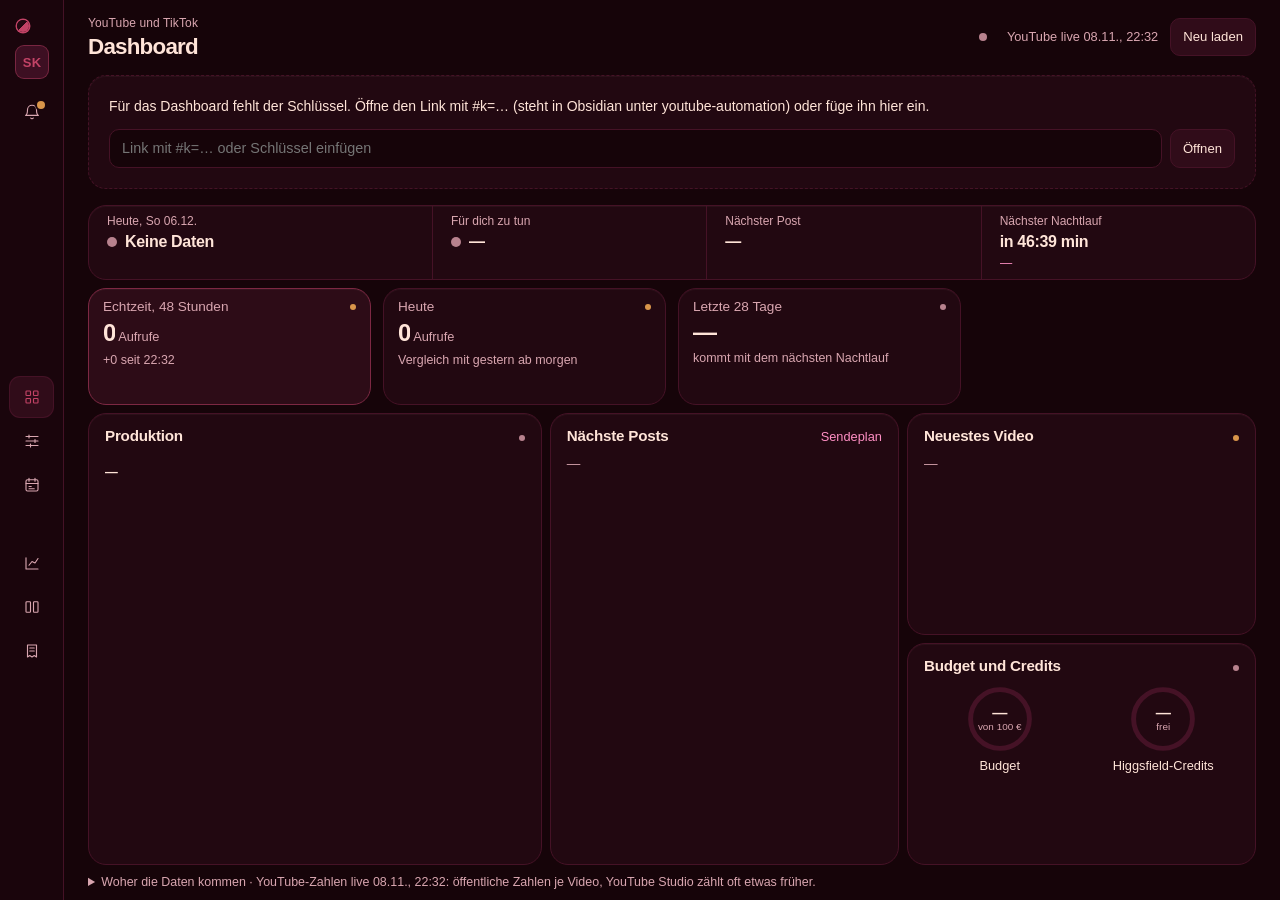
==== commit 0f3566d5: "Dashboard 2026-11-08T21:32Z" ====
--- a/leitstand/index.html
+++ b/leitstand/index.html
@@ -1043,7 +1043,7 @@
   <header class="top">
     <div><div class="eyebrow">YouTube und TikTok</div><h1>Dashboard</h1></div>
     <div class="meta">
-      <span id="overall" class="pill idle">Lädt …</span>
+      <span id="overall" class="pill idle" hidden>Lädt …</span><!-- Felix 08.11.: Störungen zeigt die Glocke unten; der Text bleibt für den Tab-Titel -->
       <span class="small livehead" id="t-livewrap"><span class="livedot" id="t-livedot"></span><span id="t-live">YouTube</span></span>
       <span class="muted small" id="stamp">Daten werden gelesen</span>
       <button type="button" id="reload">Neu laden</button>
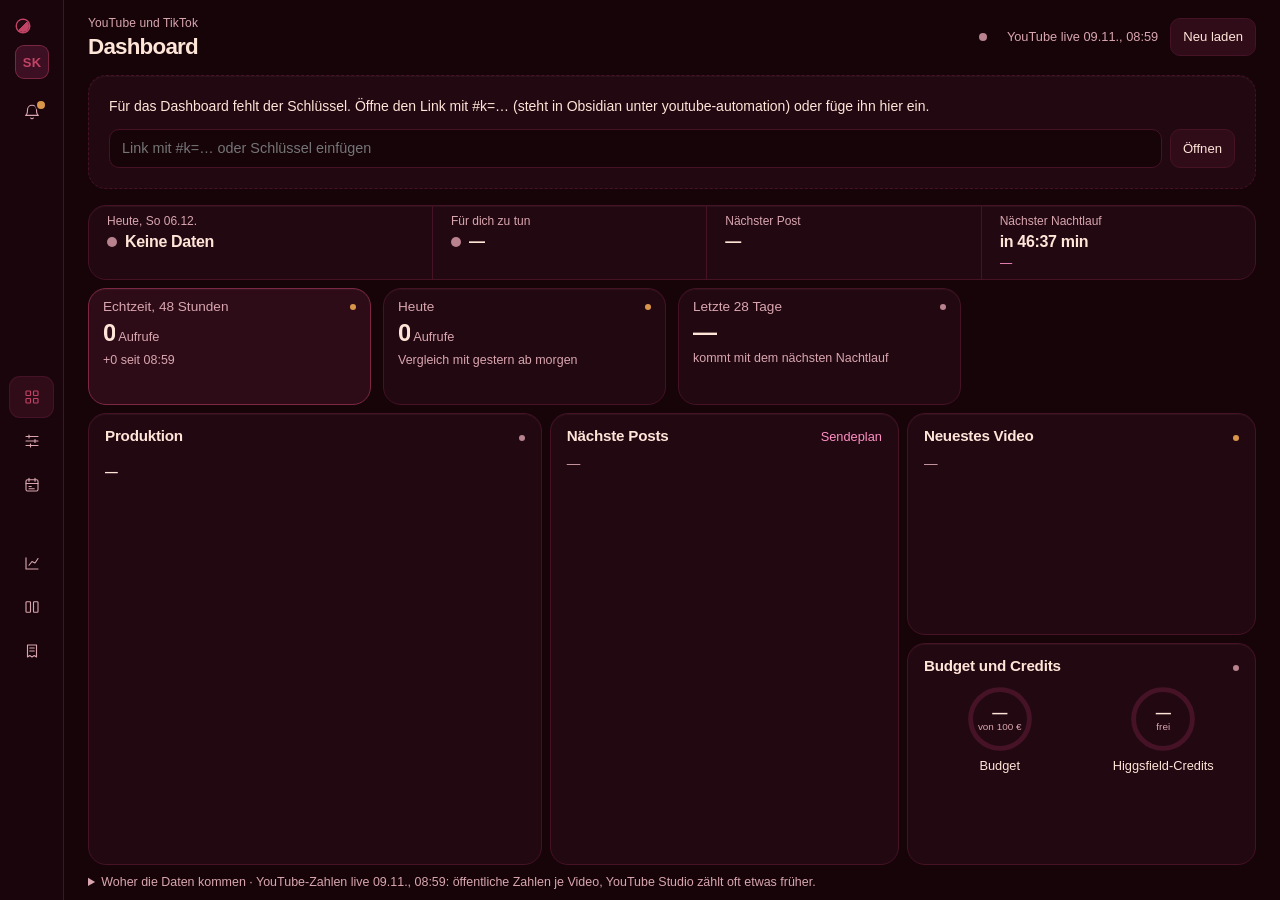
==== commit 45649d8a: "Dashboard 2026-11-09T07:59Z" ====
--- a/leitstand/index.html
+++ b/leitstand/index.html
@@ -128,7 +128,7 @@
 .empty { color: var(--muted); font-size: .85rem; }
 
 /* alerts */
-.pcard img.sheet { display: block; width: 100%; height: auto; margin-top: 6px; border-radius: 6px; }
+.pcard img.sheet { display: block; width: 100%; height: 140px; object-fit: contain; background: var(--line); border-radius: 6px; }     /* 09.11.: the 3 x 3 sheet is a peek, it never outgrows the card */
 .alerts { list-style: none; margin: 0; padding: 0; display: grid; gap: 8px; }
 .alerts li { display: grid; grid-template-columns: 4px minmax(0, 1fr); background: var(--panel); border: 1px solid var(--line); border-radius: 8px; overflow: hidden; }
 .alerts li::before { content: ""; background: var(--faint); }
@@ -2720,15 +2720,17 @@
     if (state.planAt) tl.scrollLeft = keep; else planToToday(false);
     requestAnimationFrame(fitPlan);
   }
-  // Bühne (08.11.): on the one-screen layout every day fits its column. The pictures give way first,
+  // Bühne (08.11.): on the one-screen layout every day fits its column. Frame sheets, then the pictures give way first,
   // evenly, down to a 36 px strip; titles are never sliced. Only if that is not enough the day scrolls.
   const ONE_SCREEN = window.matchMedia ? window.matchMedia("(min-width: 1000px) and (min-height: 620px)") : { matches: false };
   function fitPlan() {
     for (const body of document.querySelectorAll("#s-plan .daycol .body")) {
-      const pics = [...body.querySelectorAll(".pcard > .thumb:not(.noimg)")];
+      const pics = [...body.querySelectorAll(".pcard > .thumb:not(.noimg)")], sheets = [...body.querySelectorAll(".pcard > img.sheet")];
       pics.forEach(t => { t.style.height = ""; t.style.aspectRatio = ""; t.classList.remove("slim"); });
+      sheets.forEach(s => { s.hidden = false; });
       if (!ONE_SCREEN.matches || !body.clientHeight) { body.classList.remove("more"); continue; }
       let over = body.scrollHeight - body.clientHeight;
+      for (const s of sheets.reverse()) { if (over <= 0) break; s.hidden = true; over = body.scrollHeight - body.clientHeight; }     // 09.11.: the 3 x 3 frame sheets go first, from the bottom
       for (let round = 0; over > 0 && round < 3; round++) {
         const free = pics.filter(t => t.offsetHeight > 36); if (!free.length) break;
         const each = Math.ceil(over / free.length);
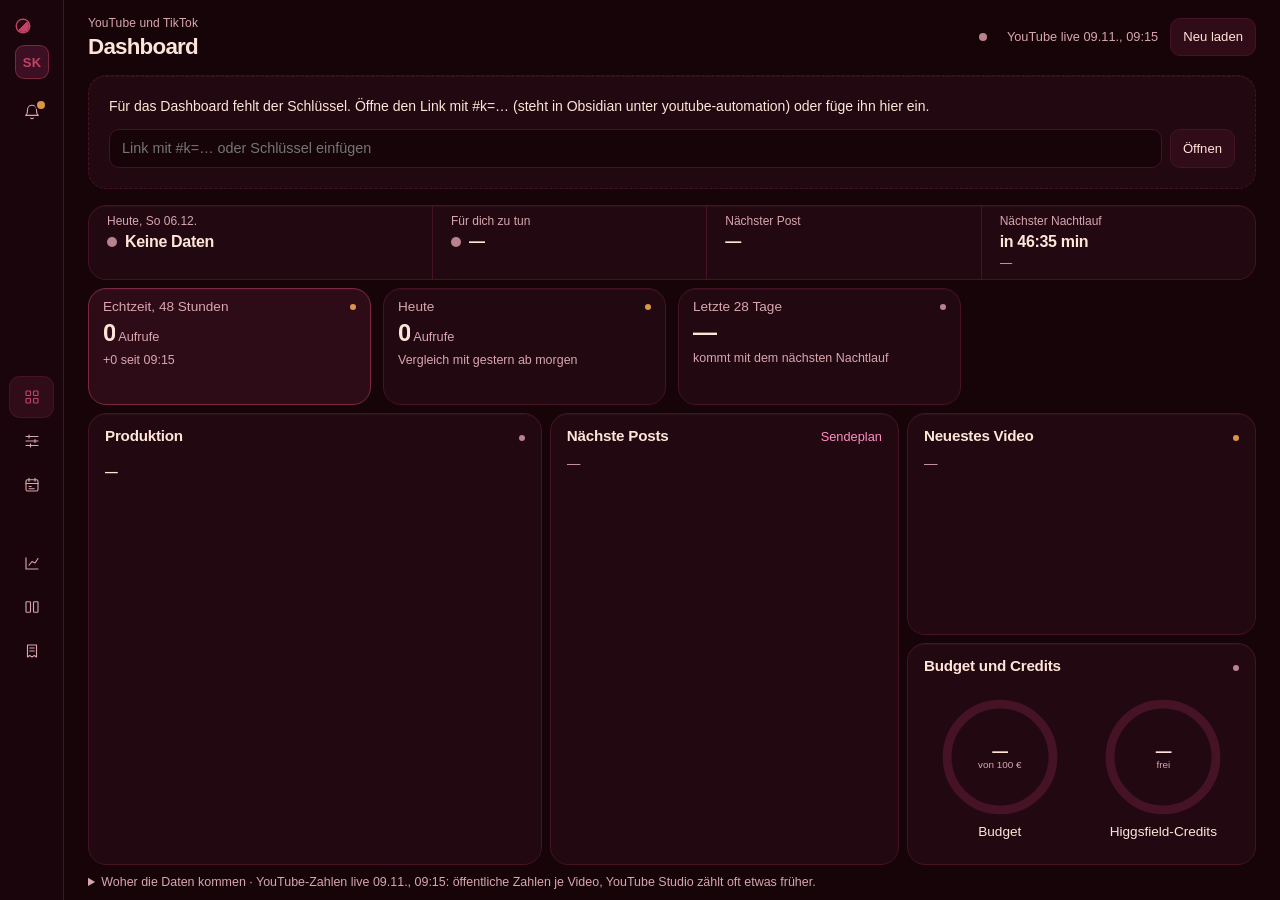
==== commit 4374ea03: "Dashboard 2026-11-09T08:15Z" ====
--- a/leitstand/index.html
+++ b/leitstand/index.html
@@ -651,7 +651,6 @@
   #kpis .label .delta { white-space: nowrap; min-width: 0; overflow: hidden; text-overflow: ellipsis; flex-shrink: 10; }
   #s-overview .ovgrid { grid-template-columns: repeat(3, minmax(0, 1fr)); grid-template-areas: "flow flow posts" "rings latest posts"; }
   #o-flow { grid-area: flow; } #o-posts { grid-area: posts; } #o-latest { grid-area: latest; } #o-rings { grid-area: rings; }
-  #s-overview .nextposts > :nth-child(n+4) { display: none; }
   #kpis-chan .kpi, #kpis-cost .kpi { padding: 12px 16px; gap: 2px; } #kpis-chan .kpi svg.spark, #kpis-cost .kpi svg.spark { height: 24px; }
   #s-overview .nextposts { grid-template-columns: minmax(0, 1fr); gap: 8px; }
   #s-overview .npost { grid-template-columns: 112px minmax(0, 1fr); grid-template-rows: auto 1fr; column-gap: 12px; align-items: start; }
@@ -862,7 +861,9 @@
 .tipdot { position: absolute; width: 7px; height: 7px; margin: -3.5px 0 0 -3.5px; border-radius: 50%; background: var(--c, var(--accent));
   box-shadow: 0 0 0 2px var(--panel), 0 0 10px 1px color-mix(in srgb, var(--c, var(--accent)) 70%, transparent); pointer-events: none; }
 svg circle.halo { opacity: 0; transform-box: fill-box; transform-origin: center; }
-#views-chart, .kpi .chartwrap, .latest .chartwrap { background-image: radial-gradient(circle, color-mix(in srgb, var(--ink) 9%, transparent) 1px, transparent 1.4px); background-size: 18px 18px; background-position: 0 4px; }
+#views-chart, .kpi .chartwrap, .latest .chartwrap { isolation: isolate; }
+#views-chart::before, .kpi .chartwrap::before, .latest .chartwrap::before { content: ""; position: absolute; inset: -18px 0 0; z-index: -1; pointer-events: none;      /* Felix 09.11.: one row of dots more above the line */
+  background-image: radial-gradient(circle, color-mix(in srgb, var(--ink) 9%, transparent) 1px, transparent 1.4px); background-size: 18px 18px; background-position: 0 4px; }
 #views circle.lit { filter: drop-shadow(0 0 6px var(--chart)); }
 .tipdot { box-shadow: 0 0 0 7px color-mix(in srgb, var(--c, var(--accent)) 13%, transparent), 0 0 12px 2px color-mix(in srgb, var(--c, var(--accent)) 55%, transparent); }
 @media (prefers-reduced-motion: no-preference) { #views circle.halo { animation: tip-glow 2.4s var(--ease-arrive) infinite; } }
@@ -1028,6 +1029,38 @@
   .bell-count { position: absolute; top: 4px; right: 4px; min-width: 16px; height: 16px; padding: 0 4px; box-sizing: border-box; border-radius: 999px;
     background: var(--bad-mark); color: #fff; font: 600 10px/16px var(--font); font-style: normal; text-align: center; box-shadow: 0 0 0 2px var(--panel); }
 }
+
+/* Felix 09.11.: Übersicht tiles filled. Next posts take the whole tile (bigger pictures, as many as fit),
+   the newest video gives picture, numbers and chart more room, the rings grow with their tile and show
+   their detail line inside when tapped. */
+.ring .mid .note { display: block; max-height: 0; opacity: 0; overflow: hidden; white-space: normal; max-width: 70%; margin: 0 auto;
+  font-size: .68rem; line-height: 1.25; transition: max-height .35s var(--ease-travel, ease), opacity .25s ease, margin .35s ease; }
+.ring[aria-expanded="true"] .mid .note { max-height: 8em; opacity: 1; margin-top: 4px; }
+.ring .dial { transition: width .35s var(--ease-travel, ease), height .35s var(--ease-travel, ease); }
+#o-rings .ring .mid .note { display: block; }
+#o-rings .ring[aria-expanded="true"] .dial { width: 150px; height: 150px; }      /* phone: room for the line */
+@media (prefers-reduced-motion: reduce) { .ring .dial, .ring .mid .note { transition: none; } }
+@media (min-width: 1000px) and (min-height: 620px) {
+  #o-posts, #o-latest, #o-rings { display: flex; flex-direction: column; }
+  #o-posts > .nextposts, #o-latest > .latest, #o-rings > .rings { flex: 1 1 0; min-height: 0; }
+  #s-overview .nextposts { grid-auto-rows: minmax(min-content, 1fr); gap: 10px; overflow: hidden; }
+  #s-overview .npost { grid-template-columns: minmax(96px, 46%) minmax(0, 1fr); grid-template-rows: auto auto 1fr; align-items: start; }
+  #s-overview .npost .thumb { grid-row: 1 / 4; width: 100%; max-height: 100%; }
+  #s-overview .npost .thumb.blank > span:not(.tag) { font-size: 0; }
+  #s-overview .npost .t { font-size: .9rem; -webkit-line-clamp: 3; }
+  #s-overview .npost .w { white-space: normal; }
+  #o-latest .latest { grid-template-columns: minmax(120px, 48%) minmax(0, 1fr); grid-template-rows: auto auto auto minmax(40px, 1fr); }
+  #o-latest .latest .thumb { grid-row: 1 / 4; }
+  #o-latest .latest .t { font-size: .95rem; -webkit-line-clamp: 3; }
+  #o-latest .latest .n b { font-size: 1.5rem; }
+  #o-latest .latest .chartwrap { align-self: stretch; margin-top: 18px; } #o-latest .latest .chartwrap > svg.spark { height: 100%; }
+  #o-rings .rings { container-type: size; align-items: center; }
+  #o-rings .ring .dial { width: min(40cqw, 100cqh - 2.4em); height: min(40cqw, 100cqh - 2.4em); }
+  #o-rings.ringopen .ring[aria-expanded="true"] .dial { width: min(48cqw, 100cqh - 2.4em); height: min(48cqw, 100cqh - 2.4em); }
+  #o-rings.ringopen .ring[aria-expanded="false"] .dial { width: min(32cqw, 100cqh - 2.4em); height: min(32cqw, 100cqh - 2.4em); }
+  #o-rings .ring .mid b { font-size: clamp(.9rem, 5cqw, 1.6rem); } #o-rings .ring .mid small { display: block; font-size: clamp(.62rem, 2.4cqw, .8rem); }
+  #o-rings .ring .name { font-size: .85rem; }
+}
 </style>
 </head>
 <body>
@@ -1088,8 +1121,8 @@
       <div class="card" id="o-rings">
         <div class="head"><h3>Budget und Credits</h3><span class="muted small" id="g-month"></span><span class="fresh" data-fresh="run"></span></div>
         <div class="rings">
-          <div class="ring" id="r-budget"><div class="dial"><svg viewBox="0 0 100 100" aria-hidden="true"><circle class="track" cx="50" cy="50" r="42"/><circle class="arc" cx="50" cy="50" r="42" pathLength="100" stroke-dasharray="100" stroke-dashoffset="100"/></svg><div class="mid"><b id="g-spent">—</b><small>von <span id="g-limit">100</span> €</small></div></div><span class="name">Budget</span><span class="note" id="g-budget-sub"></span></div>
-          <div class="ring cred" id="r-credits"><div class="dial"><svg viewBox="0 0 100 100" aria-hidden="true"><circle class="track" cx="50" cy="50" r="42"/><circle class="arc" cx="50" cy="50" r="42" pathLength="100" stroke-dasharray="100" stroke-dashoffset="100"/></svg><div class="mid"><b id="g-credits">—</b><small>frei</small></div></div><span class="name">Higgsfield-Credits</span><span class="note" id="g-credit-sub"></span></div>
+          <button type="button" class="ring" id="r-budget" aria-expanded="false"><div class="dial"><svg viewBox="0 0 100 100" aria-hidden="true"><circle class="track" cx="50" cy="50" r="42"/><circle class="arc" cx="50" cy="50" r="42" pathLength="100" stroke-dasharray="100" stroke-dashoffset="100"/></svg><div class="mid"><b id="g-spent">—</b><small>von <span id="g-limit">100</span> €</small><span class="note" id="g-budget-sub"></span></div></div><span class="name">Budget</span></button>
+          <button type="button" class="ring cred" id="r-credits" aria-expanded="false"><div class="dial"><svg viewBox="0 0 100 100" aria-hidden="true"><circle class="track" cx="50" cy="50" r="42"/><circle class="arc" cx="50" cy="50" r="42" pathLength="100" stroke-dasharray="100" stroke-dashoffset="100"/></svg><div class="mid"><b id="g-credits">—</b><small>frei</small><span class="note" id="g-credit-sub"></span></div></div><span class="name">Higgsfield-Credits</span></button>
         </div>
       </div>
     </div>
@@ -1651,6 +1684,7 @@
     try { localStorage.setItem(TAB_STORE, id); } catch (_) { /* private mode: starts on Übersicht */ }
     if (id === "s-plan" && !state.planAt) planToToday(false);
     if (id === "s-plan") requestAnimationFrame(fitPlan);
+    if (id === "s-overview") requestAnimationFrame(fitPosts);      // rendered while hidden: measure now that it shows
     requestAnimationFrame(() => document.querySelectorAll(`#${id} .scroll`).forEach(moreBelow));
   }
 
@@ -2400,7 +2434,7 @@
     list.sort((a, b) => a.at - b.at);
     box.replaceChildren();
     if (!list.length) { box.append(el("span", "empty", "Nichts geplant in den nächsten zwei Wochen.")); $("cd-post").textContent = "—"; $("cd-post-what").textContent = "Sendeplan leer"; return; }
-    for (const x of list.slice(0, 3)) {
+    for (const x of list.slice(0, 6)) {
       const c = el("div", "npost"), th = el("div", "thumb"), pic = thumbFor(x);
       if (pic) for (const cls of ["fill", "fit"]) { const img = el("img", cls); img.alt = ""; img.src = pic; th.append(img); }
       else { th.classList.add("blank"); th.append(el("span", null, x.status === "planned" ? "noch nicht hochgeladen" : "kein Vorschaubild")); }
@@ -2410,6 +2444,7 @@
       c.append(th, el("div", "t", x.title || x.key), w); c.title = `${x.title || ""} · ${x.status}${x.note ? " · " + x.note : ""}`;
       box.append(c);
     }
+    requestAnimationFrame(fitPosts);
     const first = list[0];
     $("cd-post").dataset.until = first.at.toISOString();
     $("cd-post-what").textContent = `${first.platform === "youtube" ? (first.kind === "long" ? "YouTube-Video" : "YouTube-Short") : "TikTok"} · ${first.title || first.key}`;
@@ -2746,7 +2781,21 @@
     body.classList.toggle("more", body.scrollHeight - body.clientHeight - body.scrollTop > 2);
     if (!body.dataset.watch) { body.dataset.watch = "1"; body.addEventListener("scroll", () => moreBelow(body), { passive: true }); }
   }
-  window.addEventListener("resize", () => requestAnimationFrame(() => { fitPlan(); fades(); }));
+  window.addEventListener("resize", () => requestAnimationFrame(() => { fitPlan(); fitPosts(); fades(); }));
+  // Felix 09.11.: the next posts fill their tile; as many as fit on the one-screen layout, else three
+  function fitPosts() {
+    const box = $("nextposts"); if (!box) return;
+    const posts = [...box.querySelectorAll(".npost")];
+    posts.forEach((p, i) => { p.hidden = !ONE_SCREEN.matches && i > 2; });
+    if (!ONE_SCREEN.matches || !box.clientHeight) return;
+    for (let i = posts.length - 1; i > 0 && box.scrollHeight > box.clientHeight + 1; i--) posts[i].hidden = true;
+  }
+  // tap a ring: it grows and shows its detail line inside, tap again (or the other one) to close
+  document.querySelectorAll("#o-rings .ring").forEach(r => r.addEventListener("click", () => {
+    const open = r.getAttribute("aria-expanded") !== "true";
+    document.querySelectorAll("#o-rings .ring").forEach(o => o.setAttribute("aria-expanded", String(o === r && open)));
+    $("o-rings").classList.toggle("ringopen", open);
+  }));
   function fades() { document.querySelectorAll("section.area.on .scroll").forEach(moreBelow); }
   document.querySelectorAll("nav.jump a").forEach(a => { a.title = (a.querySelector(".nl") || a).textContent.trim(); });     // the icon rail and phone bar show names as tooltips
   function planCard(x, day, now, missed, vids) {
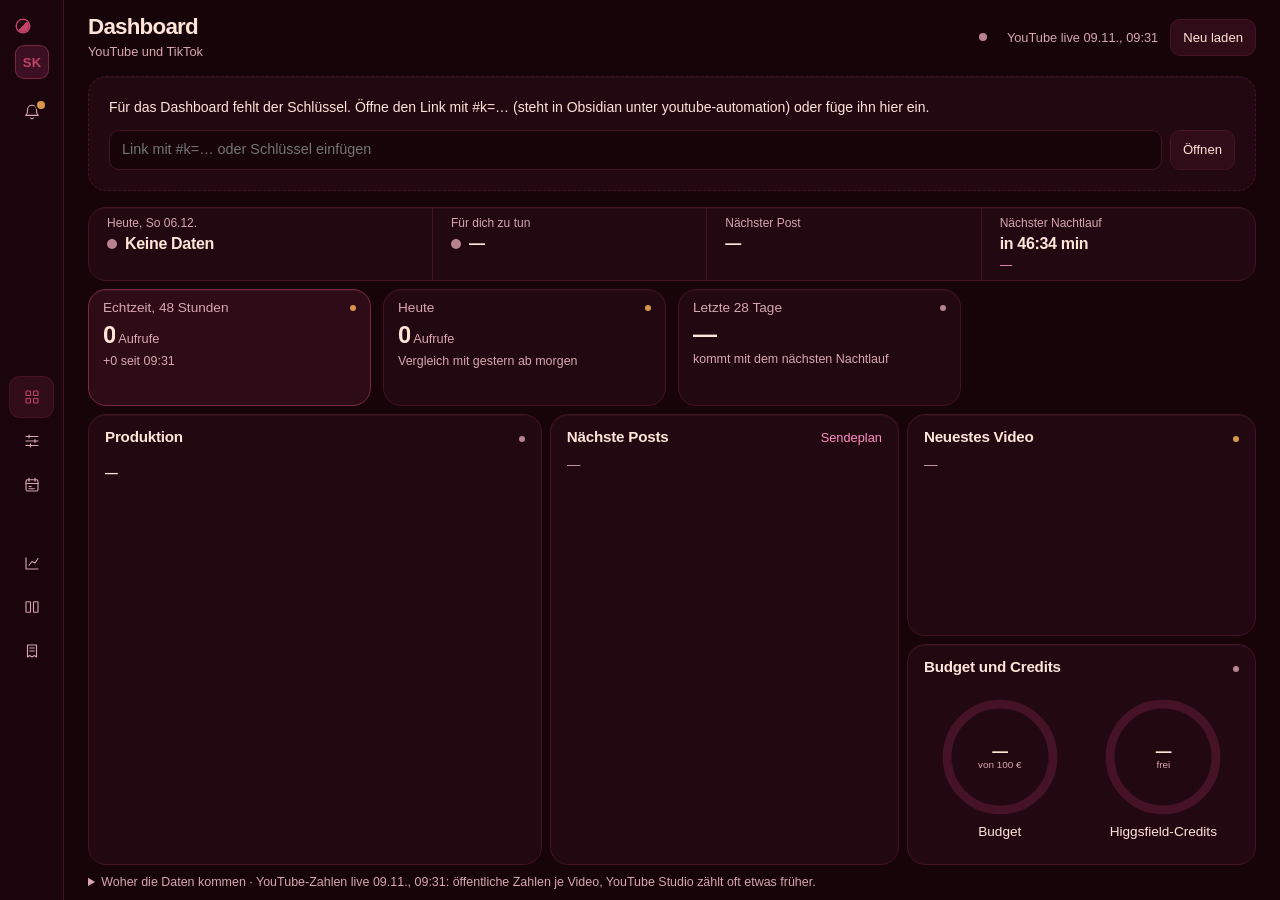
==== commit 75f4a452: "Dashboard 2026-11-09T08:31Z" ====
--- a/leitstand/index.html
+++ b/leitstand/index.html
@@ -1061,6 +1061,14 @@
   #o-rings .ring .mid b { font-size: clamp(.9rem, 5cqw, 1.6rem); } #o-rings .ring .mid small { display: block; font-size: clamp(.62rem, 2.4cqw, .8rem); }
   #o-rings .ring .name { font-size: .85rem; }
 }
+
+/* Felix 09.11.: one head line instead of two on the one-screen layout: the tab's name and note move up */
+#head-note { display: none; }
+@media (min-width: 1000px) and (min-height: 620px) {
+  header.top .eyebrow { display: none; }
+  #head-note { display: block; margin-top: 2px; white-space: nowrap; overflow: hidden; text-overflow: ellipsis; max-width: 60vw; }
+  section.area > .title { display: none !important; }
+}
 </style>
 </head>
 <body>
@@ -1074,7 +1082,7 @@
   </nav>
   </aside>
   <header class="top">
-    <div><div class="eyebrow">YouTube und TikTok</div><h1>Dashboard</h1></div>
+    <div><div class="eyebrow">YouTube und TikTok</div><h1 id="head-title">Dashboard</h1><div class="muted small" id="head-note"></div></div>
     <div class="meta">
       <span id="overall" class="pill idle" hidden>Lädt …</span><!-- Felix 08.11.: Störungen zeigt die Glocke unten; der Text bleibt für den Tab-Titel -->
       <span class="small livehead" id="t-livewrap"><span class="livedot" id="t-livedot"></span><span id="t-live">YouTube</span></span>
@@ -1674,6 +1682,19 @@
     if (end.at - start.at > 650 || Math.abs(dx) < 56 || Math.abs(dy) > 60 || Math.abs(dx) < Math.abs(dy) * 1.6) return 0;
     return dx < 0 ? 1 : -1;
   }
+  // Felix 09.11.: on the one-screen layout the open tab's name and note sit in the head, so no second
+  // title row takes room above the tiles. The Übersicht keeps "Dashboard".
+  function syncHead() {
+    const sec = document.querySelector("section.area.on"); if (!sec) return;
+    const ov = sec.id === "s-overview", h2 = sec.querySelector(":scope > .title h2"), note = sec.querySelector(":scope > .title > span");
+    const title = ov || !h2 ? "Dashboard" : h2.textContent, text = ov ? "YouTube und TikTok" : note ? note.textContent : "";
+    if ($("head-title").textContent !== title) $("head-title").textContent = title;
+    if ($("head-note").textContent !== text) $("head-note").textContent = text;
+  }
+  if (window.MutationObserver) {      // notes are filled by the renders
+    const headWatch = new MutationObserver(syncHead);
+    document.querySelectorAll("section.area > .title").forEach(t => headWatch.observe(t, { subtree: true, childList: true, characterData: true }));
+  }
   function showTab(id, dir, vertical) {
     if (!id || !/^s-/.test(id) || !$(id)) id = "s-overview";
     const fresh = !$(id).classList.contains("on");
@@ -1684,6 +1705,7 @@
     try { localStorage.setItem(TAB_STORE, id); } catch (_) { /* private mode: starts on Übersicht */ }
     if (id === "s-plan" && !state.planAt) planToToday(false);
     if (id === "s-plan") requestAnimationFrame(fitPlan);
+    syncHead();
     if (id === "s-overview") requestAnimationFrame(fitPosts);      // rendered while hidden: measure now that it shows
     requestAnimationFrame(() => document.querySelectorAll(`#${id} .scroll`).forEach(moreBelow));
   }
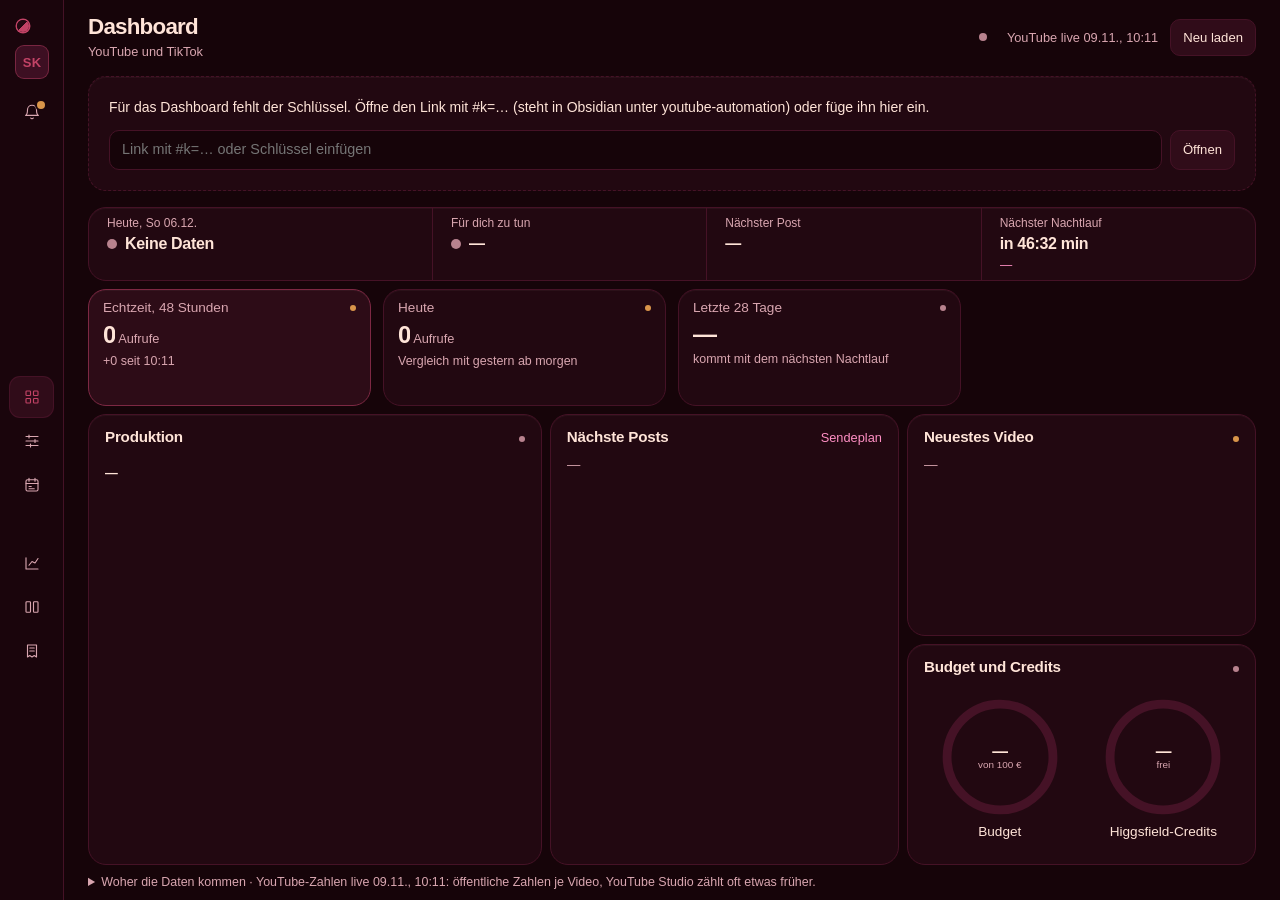
==== commit f150114d: "Dashboard 2026-11-09T09:11Z" ====
--- a/leitstand/index.html
+++ b/leitstand/index.html
@@ -2398,9 +2398,11 @@
     // Phase 5 (05.11.): say where the number is from and from when (budget.credits_at: "jetzt" or the stamp)
     const when = !b ? "" : b.credits_at === "jetzt" ? "gemessen beim Lauf" : b.credits_measured && b.credits_at ? `gemessen ${fmtTime(b.credits_at)}` : "geschätzt aus Aufträgen";
     if (b) $("g-credit-sub").textContent = `von ${int(total_)} · Stufe ${b.level} · ${when}`
+      + (b.own_credits ? ` · Eigenverbrauch ${int(b.own_credits)}` : "")          // Felix 09.11.: by hand, between the runs
       + (b.side_credits != null ? ` · daneben ${int(b.side_credits)}` : "");      // Nr. 12: not from the pipeline
     if (b) $("r-credits").title = `Abo ${int(total_)} je Monat · je Langvideo bis ${int(b.week_credits_share)}` + (b.longs ? ` · ${b.longs} Langvideo${b.longs > 1 ? "s" : ""}/Woche` : "") + ` · Stand der Nacht (${b.credits_at === "jetzt" ? "beim Schreiben gemessen" : b.credits_measured ? "gemessen" : "geschätzt"})`
-      + (b.side_credits != null ? ` · Nebenverbrauch seit ${b.credit_since ? fmtDay(b.credit_since) : "Zyklusbeginn"}: ${int(b.side_credits)} Credits (gemessen minus Aufträge der Pipeline ${int(b.pipeline_credits)}), gelb ab 50` : "");
+      + (b.side_credits != null ? ` · Nebenverbrauch seit ${b.credit_since ? fmtDay(b.credit_since) : "Zyklusbeginn"}: ${int(b.side_credits)} Credits (gemessen minus Aufträge der Pipeline ${int(b.pipeline_credits)} minus Eigenverbrauch ${int(b.own_credits || 0)}), gelb ab 50` : "")
+      + (b.own_credits ? ` · Eigenverbrauch (zwischen den Läufen, von Hand): ${int(b.own_credits)} Credits` : "");
   }
 
   // ---------- F8: the way to the Partner Program (numbers of the weekly report) ----------
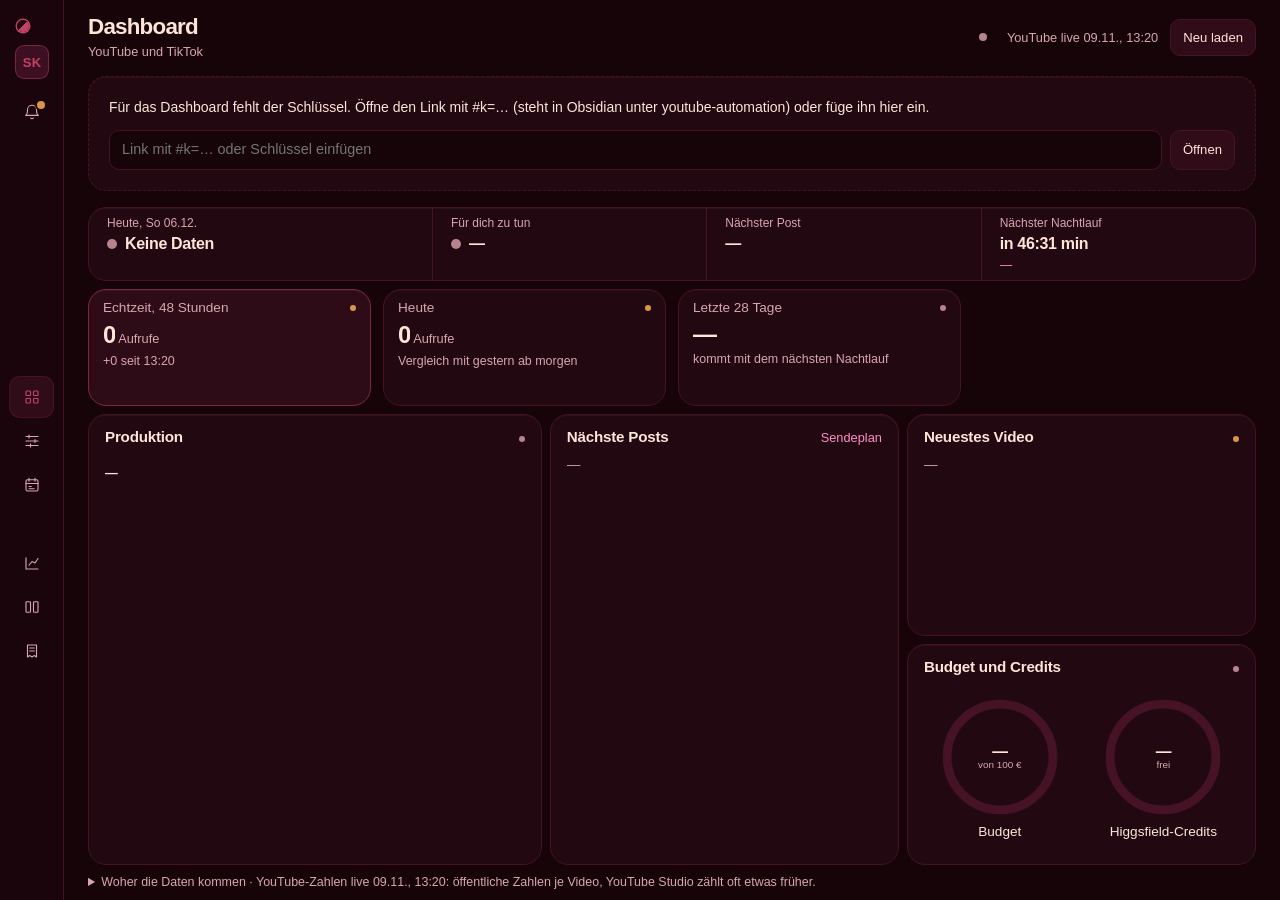
==== commit dc3d7939: "Dashboard 2026-11-09T12:20Z" ====
--- a/leitstand/index.html
+++ b/leitstand/index.html
@@ -1527,7 +1527,8 @@
       out.push({ level: "rot", area: "Veröffentlichung", text: `${x.platform === "tiktok" ? "TikTok" : "YouTube"}-${x.kind === "long" ? "Video" : "Short"} vom ${fmtDay(x.day)} ${x.time} ${x.why}: ${x.title}`, impact: x.why === "nicht hochgeladen" ? "Der nächste Nachtlauf holt verpasste Termine der letzten 7 Tage nach (neuer Termin)." : "Steht in YouTube Studio noch auf privat oder wurde entfernt: dort prüfen." });
     return out;
   }
-  const isFixed = (a) => a.resolved || (a.repair && FIXED.includes(a.repair.result));
+  // C5: done only when the check of its step passed (resolved); a repair note alone closes nothing
+  const isFixed = (a) => !!a.resolved;
   // the day's Claude cap is the budget guard at work, not a fault (same rule as dashboard.alerts; data
   // built before 02.11. still has it red)
   const capped = (a) => a.level === "rot" && /Tagesdeckel/.test(a.text) ? { ...a, level: "gelb" } : a;
@@ -1574,9 +1575,13 @@
   }
   // What the morning repair run did with an alert (docs/REPARATUR.md, Felix 30.10.).
   const FIXED = ["behoben", "erneut-ok", "schon-behoben"];
+  // C5: the three states of a fault (dashboard.alerts[].repair_state)
+  const LAGE = { code_repariert: ["done-tag", "Code repariert"], betrieb_ok: ["done-tag", "Betrieb in Ordnung"], schaden_bleibt: ["ask-tag", "Schaden bleibt"] };
   function repairTag(a) {
-    const r = a.repair; if (!r) return null;
-    if (FIXED.includes(r.result)) return el("span", "done-tag", "automatisch repariert" + (r.pr ? ` · PR #${r.pr}` : ""));
+    const r = a.repair, l = LAGE[a.repair_state];
+    if (l) return el("span", l[0], l[1] + (r && r.pr ? ` · PR #${r.pr}` : ""));
+    if (!r) return null;
+    if (FIXED.includes(r.result)) return el("span", a.resolved ? "done-tag" : "ask-tag", (a.resolved ? "automatisch repariert" : "Nachprüfung offen") + (r.pr ? ` · PR #${r.pr}` : ""));
     if (r.result === "gemeldet" || r.result === "eskaliert") return el("span", "ask-tag", "braucht dich");
     return el("span", "ask-tag", "Reparatur " + r.result);
   }
@@ -1591,7 +1596,7 @@
   const KINDS = { code: "Code-Fehler", voruebergehend: "Vorübergehend", extern: "Braucht dich", unklar: "Unklar" };
   function repairRows(a) {
     const r = a.repair || {};
-    return [["Reparatur", repairText(a)], ["Ursache laut Reparatur", r.cause], ["Lösung", r.fix], ["Nächster Schritt", r.next]];
+    return [["Reparatur", repairText(a)], ["Nachprüfung", a.invariant], ["Ursache laut Reparatur", r.cause], ["Lösung", r.fix], ["Nächster Schritt", r.next]];
   }
   function reportMarkdown(a) {
     const r = a.report, rep = a.repair || {};
@@ -2100,7 +2105,8 @@
   function renderTodo() {
     // Kachelcheck 07.11.: everything the repair run handed to Felix, plus every red fault it has not
     // fixed (a missed upload the page found itself has no repair note and still needs him)
-    const todo = allAlerts().filter(a => !a.resolved && (a.repair ? ["gemeldet", "eskaliert"].includes(a.repair.result) : a.level === "rot"));
+    // fixed (C5) when its check failed: the damage stays and goes to Felix
+    const todo = allAlerts().filter(a => !a.resolved && (a.repair_state === "schaden_bleibt" || (a.repair ? ["gemeldet", "eskaliert"].includes(a.repair.result) : a.level === "rot")));
     const t = $("t-todo"), sub = $("t-todo-sub");
     t.className = "val state " + (!state.data ? "" : todo.length ? (todo.some(a => a.level === "rot") ? "bad" : "warn") : "ok");
     t.lastChild.textContent = !state.data ? "—" : todo.length ? (todo.length === 1 ? "1 Punkt" : `${todo.length} Punkte`) : "Nichts zu tun";
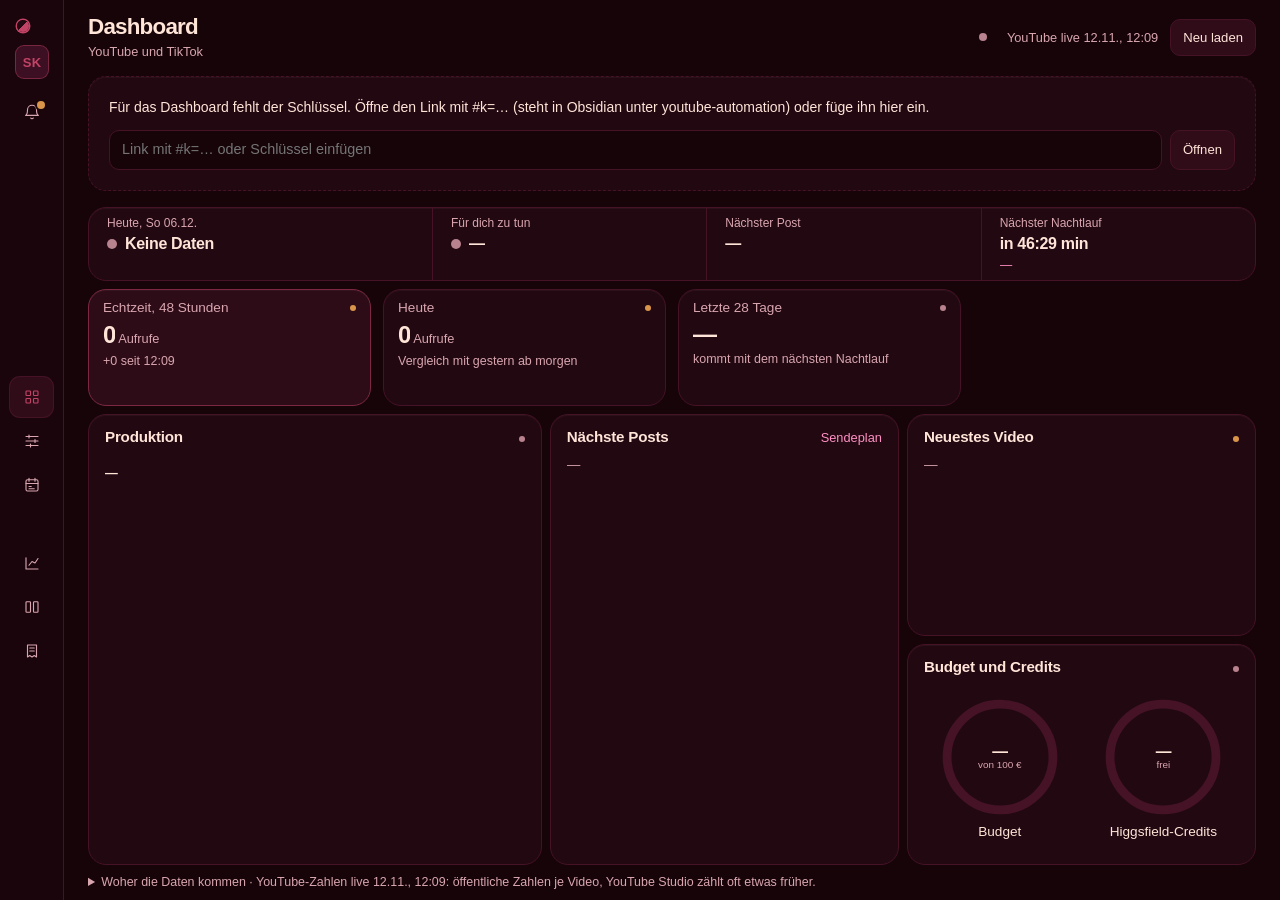
==== commit 8bde2e5b: "Dashboard 2026-11-12T11:09Z" ====
--- a/leitstand/index.html
+++ b/leitstand/index.html
@@ -3142,8 +3142,10 @@
       svg.append(g);
     }
     const parts = [["Abos", b.fixed_eur, "var(--accent)"], ["Claude", b.api_eur, "var(--warn-mark)"], ["frei", Math.max(0, b.limit_eur - b.spent_eur), "var(--track)"]];
+    // S4 (Felix 12.11.): subscriptions outside the limit show their own amounts, never „Abos 0 €“; old data as before.
+    const subsOut = Array.isArray(b.subscriptions) && b.subscriptions_in_limit === false ? "Abos außerhalb der Grenze: " + b.subscriptions.map(x => `${x.name} ` + (x.eur != null ? `${eur(x.eur)} €` : x.usd != null ? `${eur(x.usd)} $ Listenpreis` : "fehlt")).join(", ") : null;
     const stack = $("cost-stack"), leg = $("cost-legend"); stack.replaceChildren(); leg.replaceChildren();
-    for (const [n, v, c] of parts) { const i = el("i"); i.style.width = (v / Math.max(b.limit_eur, b.spent_eur) * 100) + "%"; i.style.background = c; stack.append(i); const s = el("span", null, `${n} ${eur(v)} €` + (n === "Claude" ? ` (${eur(b.api_usd)} $ von ${int(b.api_limit_usd)} $)` : "")); s.style.setProperty("--c", c); leg.append(s); }
+    for (const [n, v, c] of parts) { const i = el("i"); i.style.width = (v / Math.max(b.limit_eur, b.spent_eur) * 100) + "%"; i.style.background = c; stack.append(i); const s = el("span", null, n === "Abos" && subsOut ? subsOut : `${n} ${eur(v)} €` + (n === "Claude" ? ` (${eur(b.api_usd)} $ von ${int(b.api_limit_usd)} $)` : "")); s.style.setProperty("--c", c); leg.append(s); }
     $("cost-note").textContent = `${b.month ? b.month.slice(5) + "/" + b.month.slice(0, 4) : ""} · bisher ${eur(b.spent_eur)} € · Prognose ${eur(b.forecast_eur)} € von ${int(b.limit_eur)} €`;
   }
 
